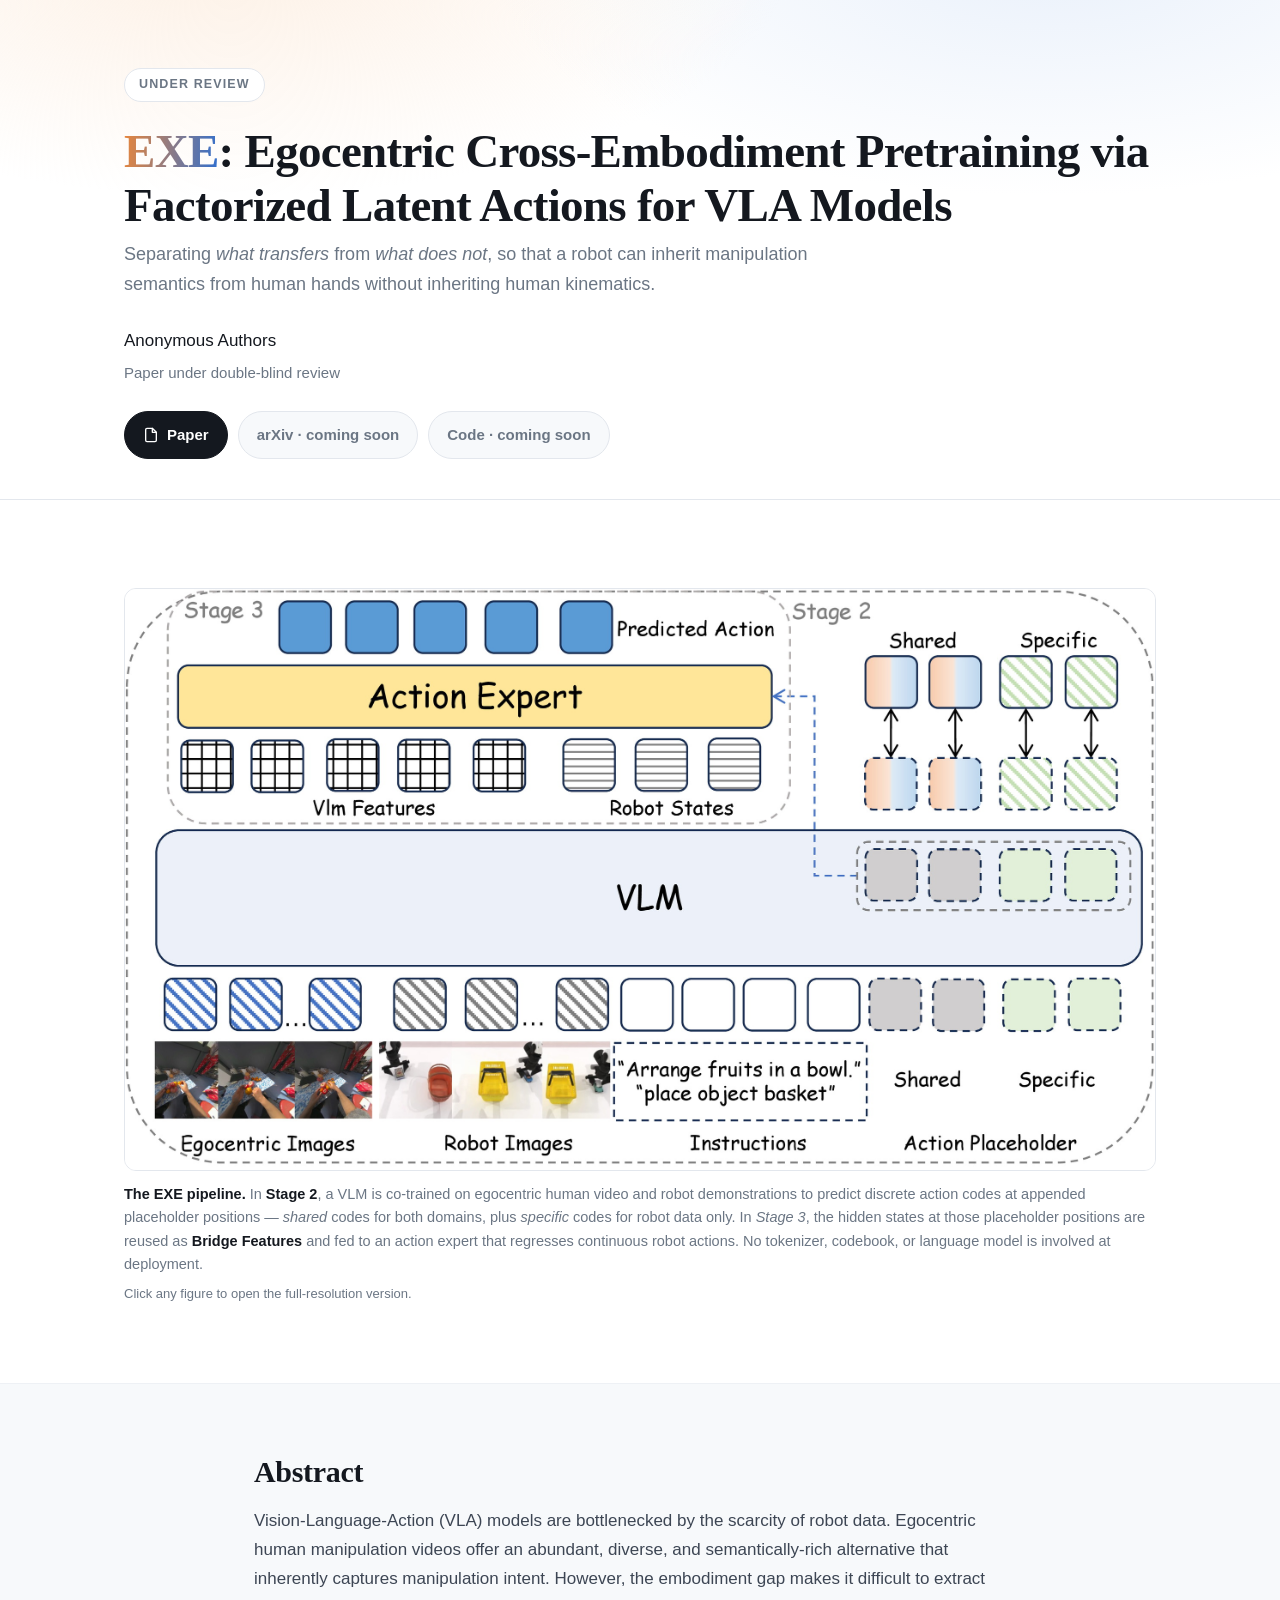
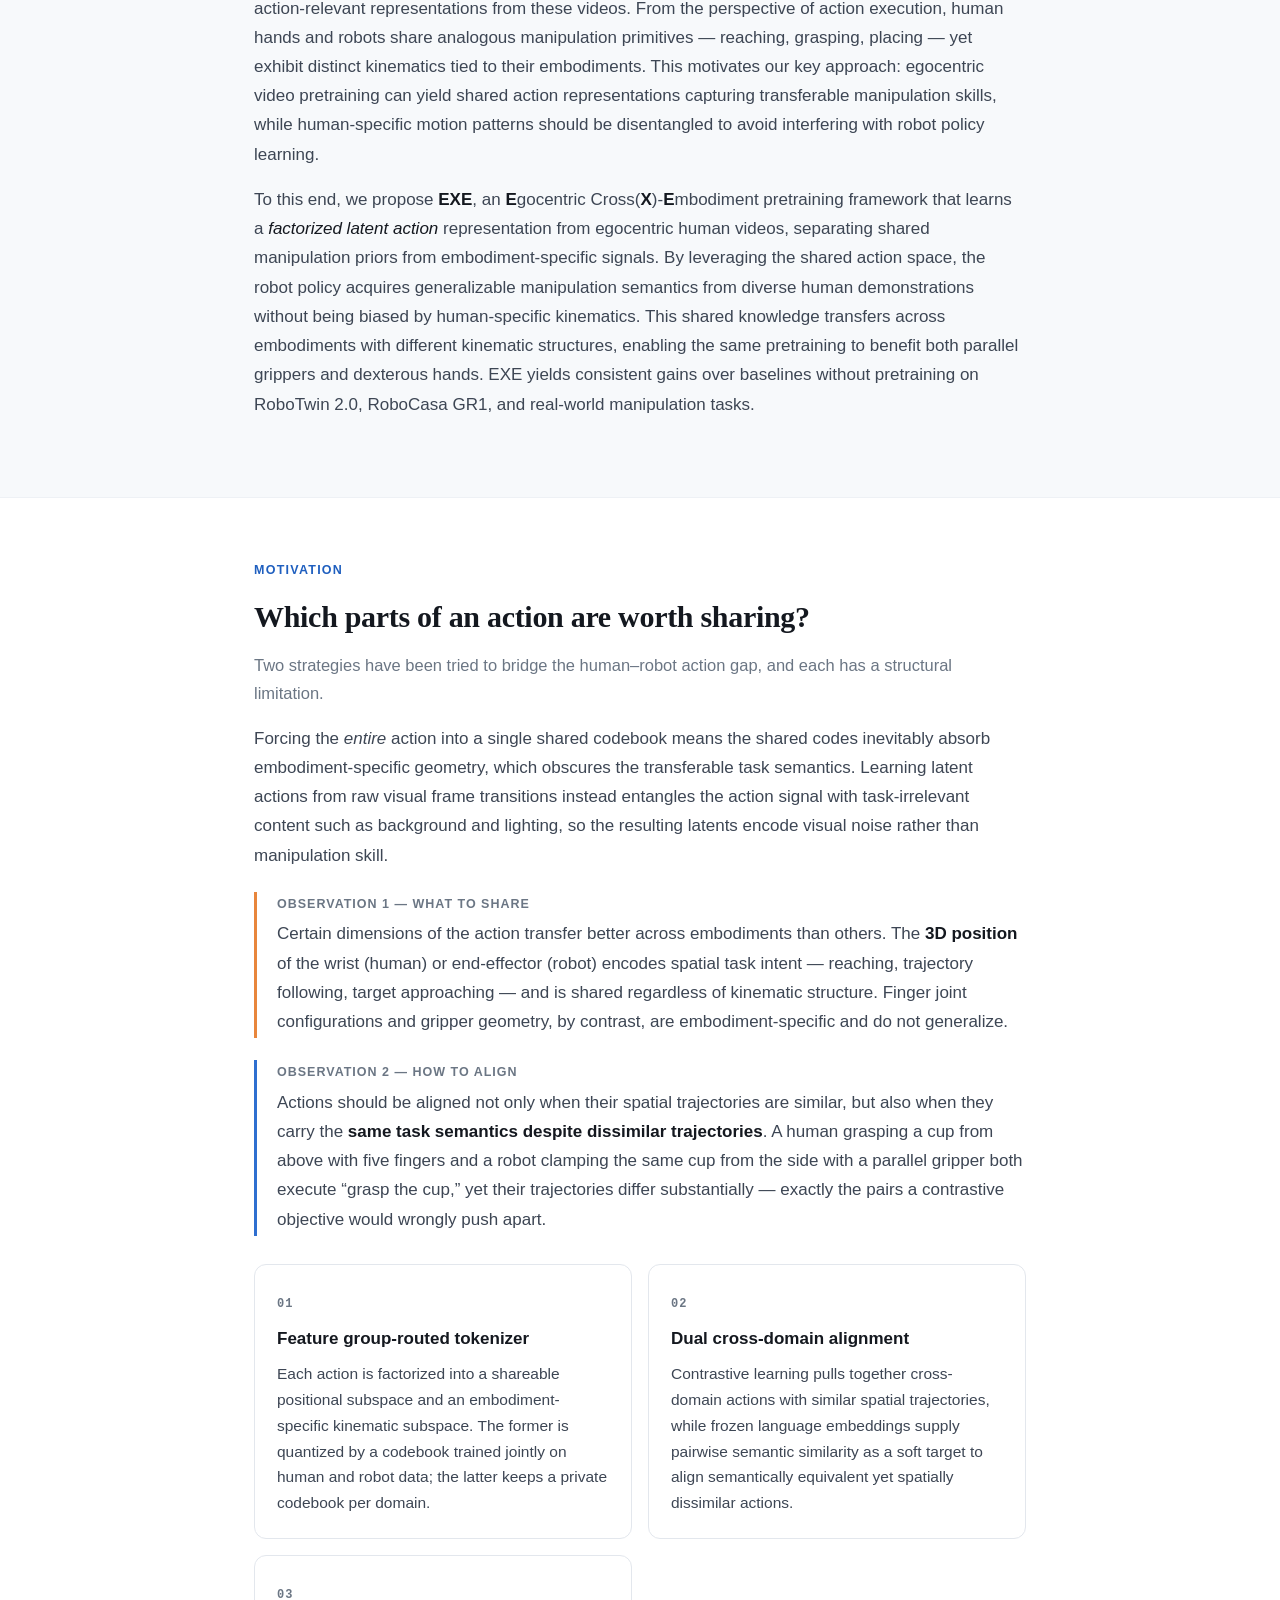
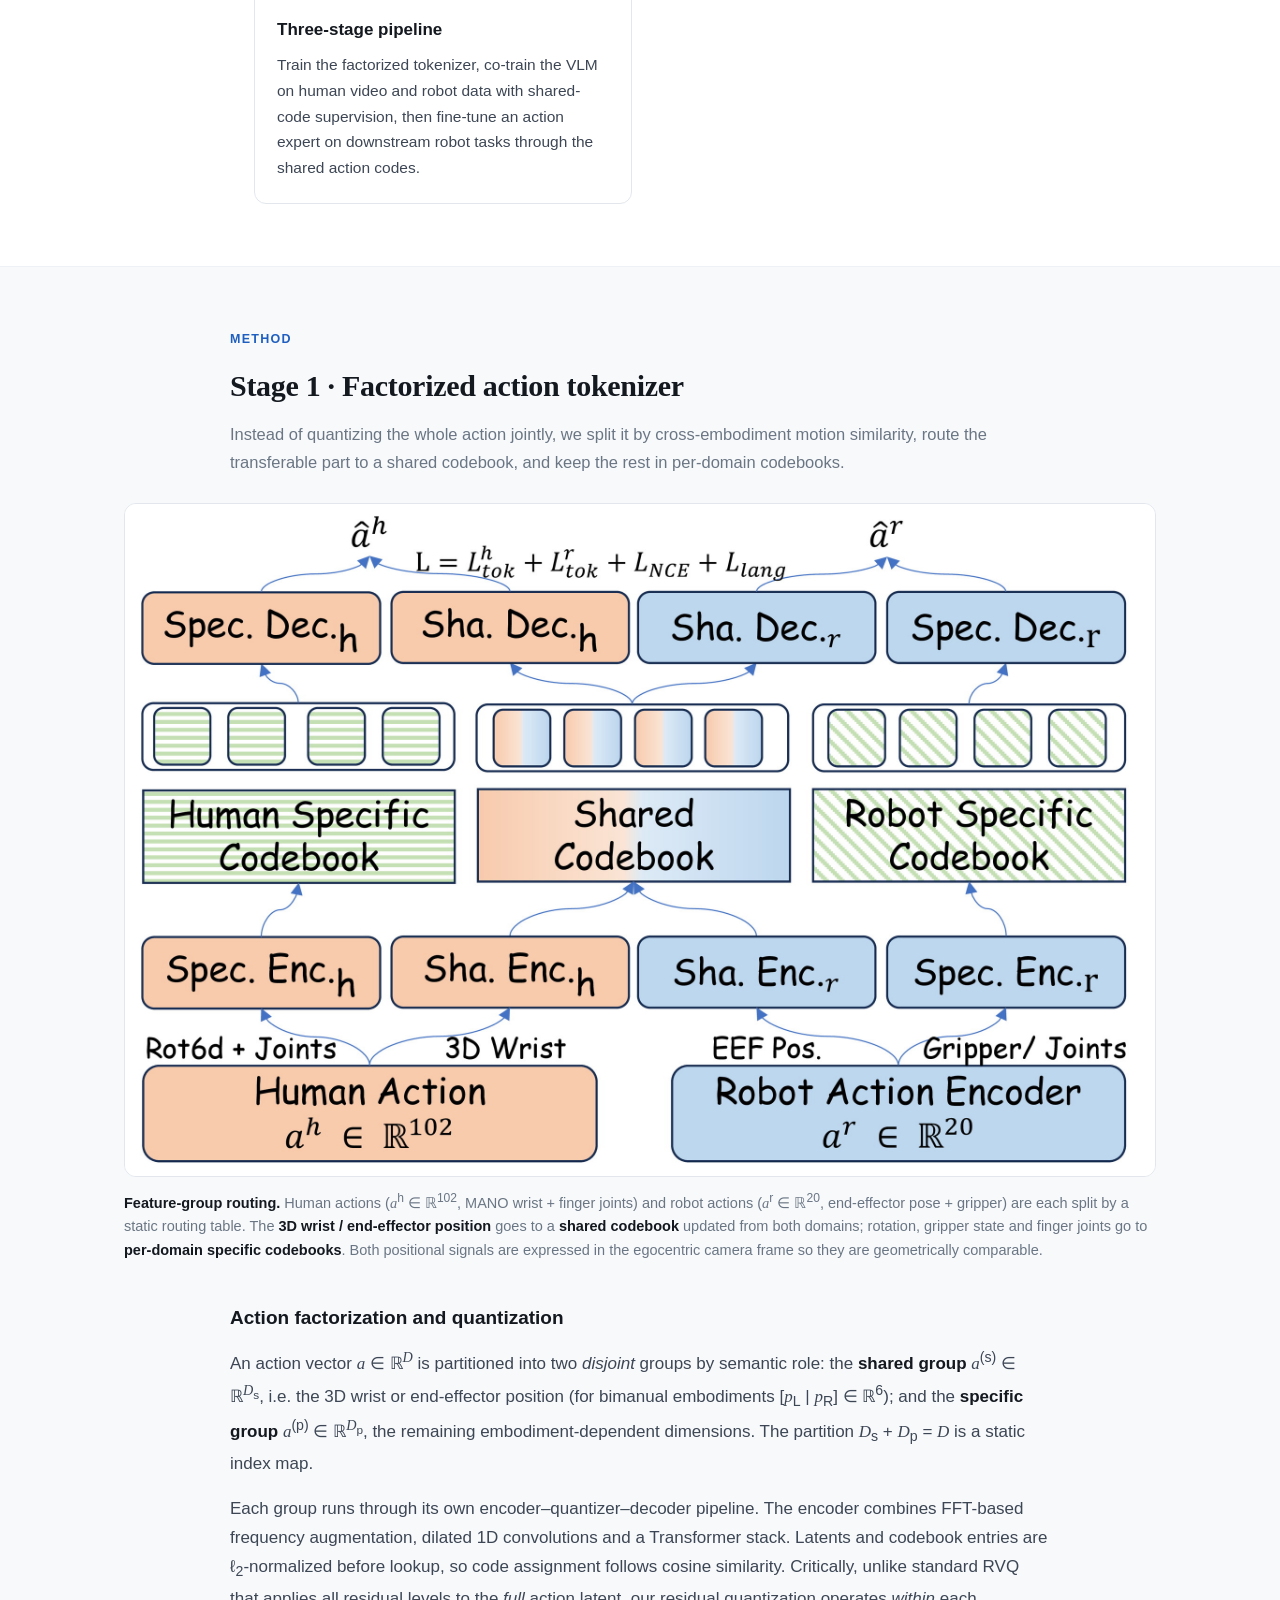
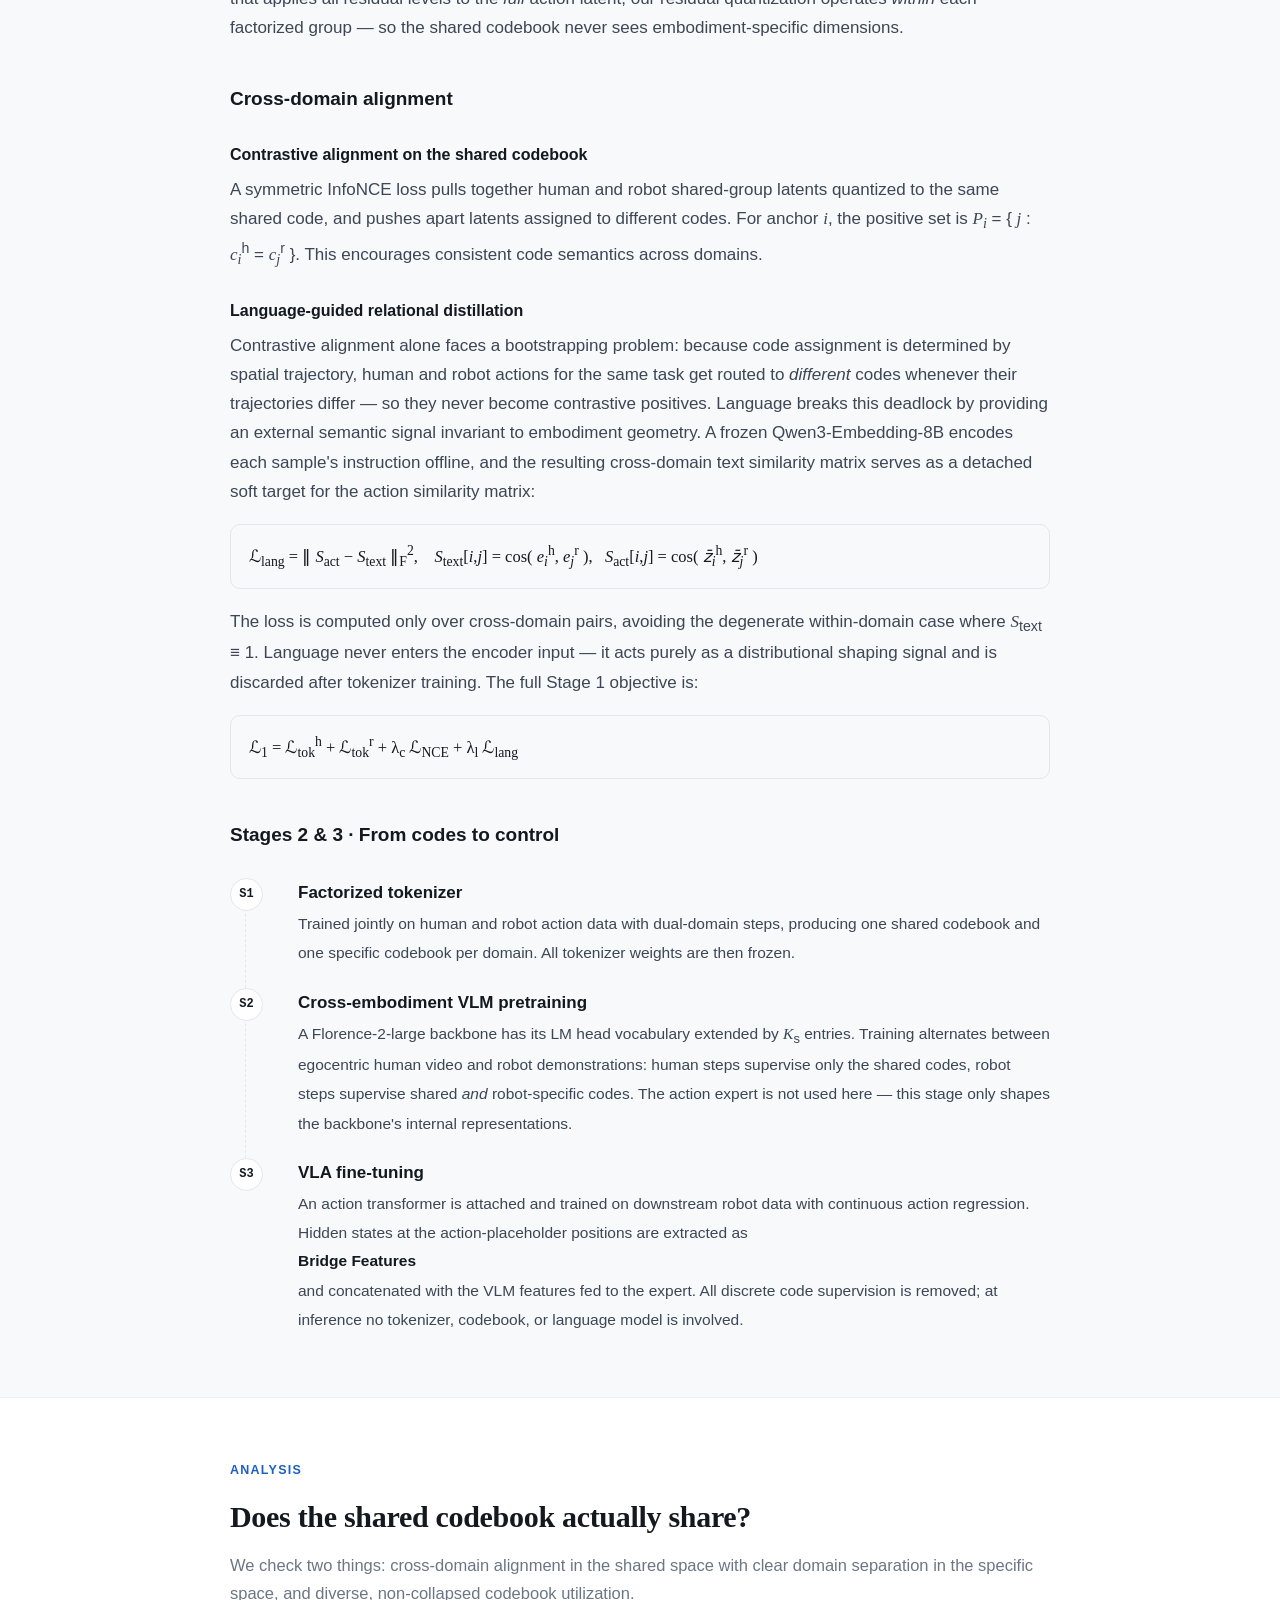
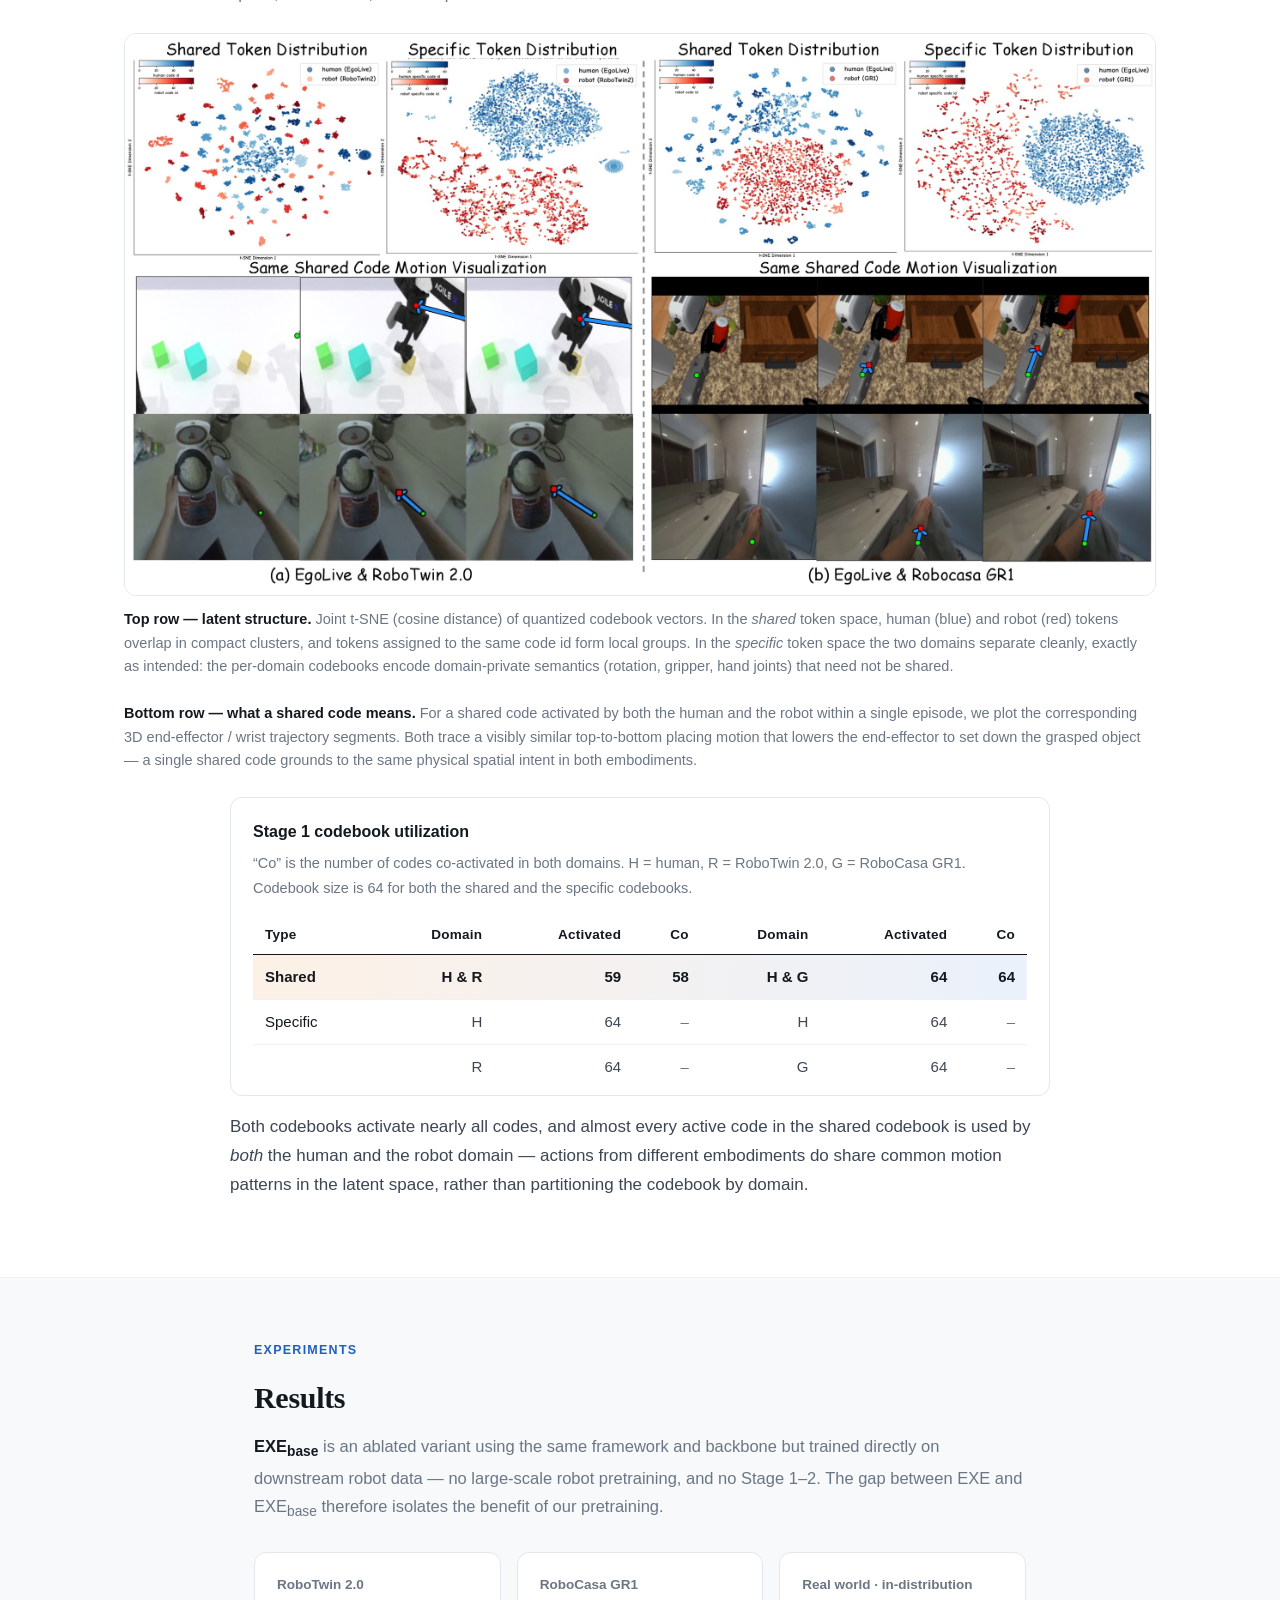
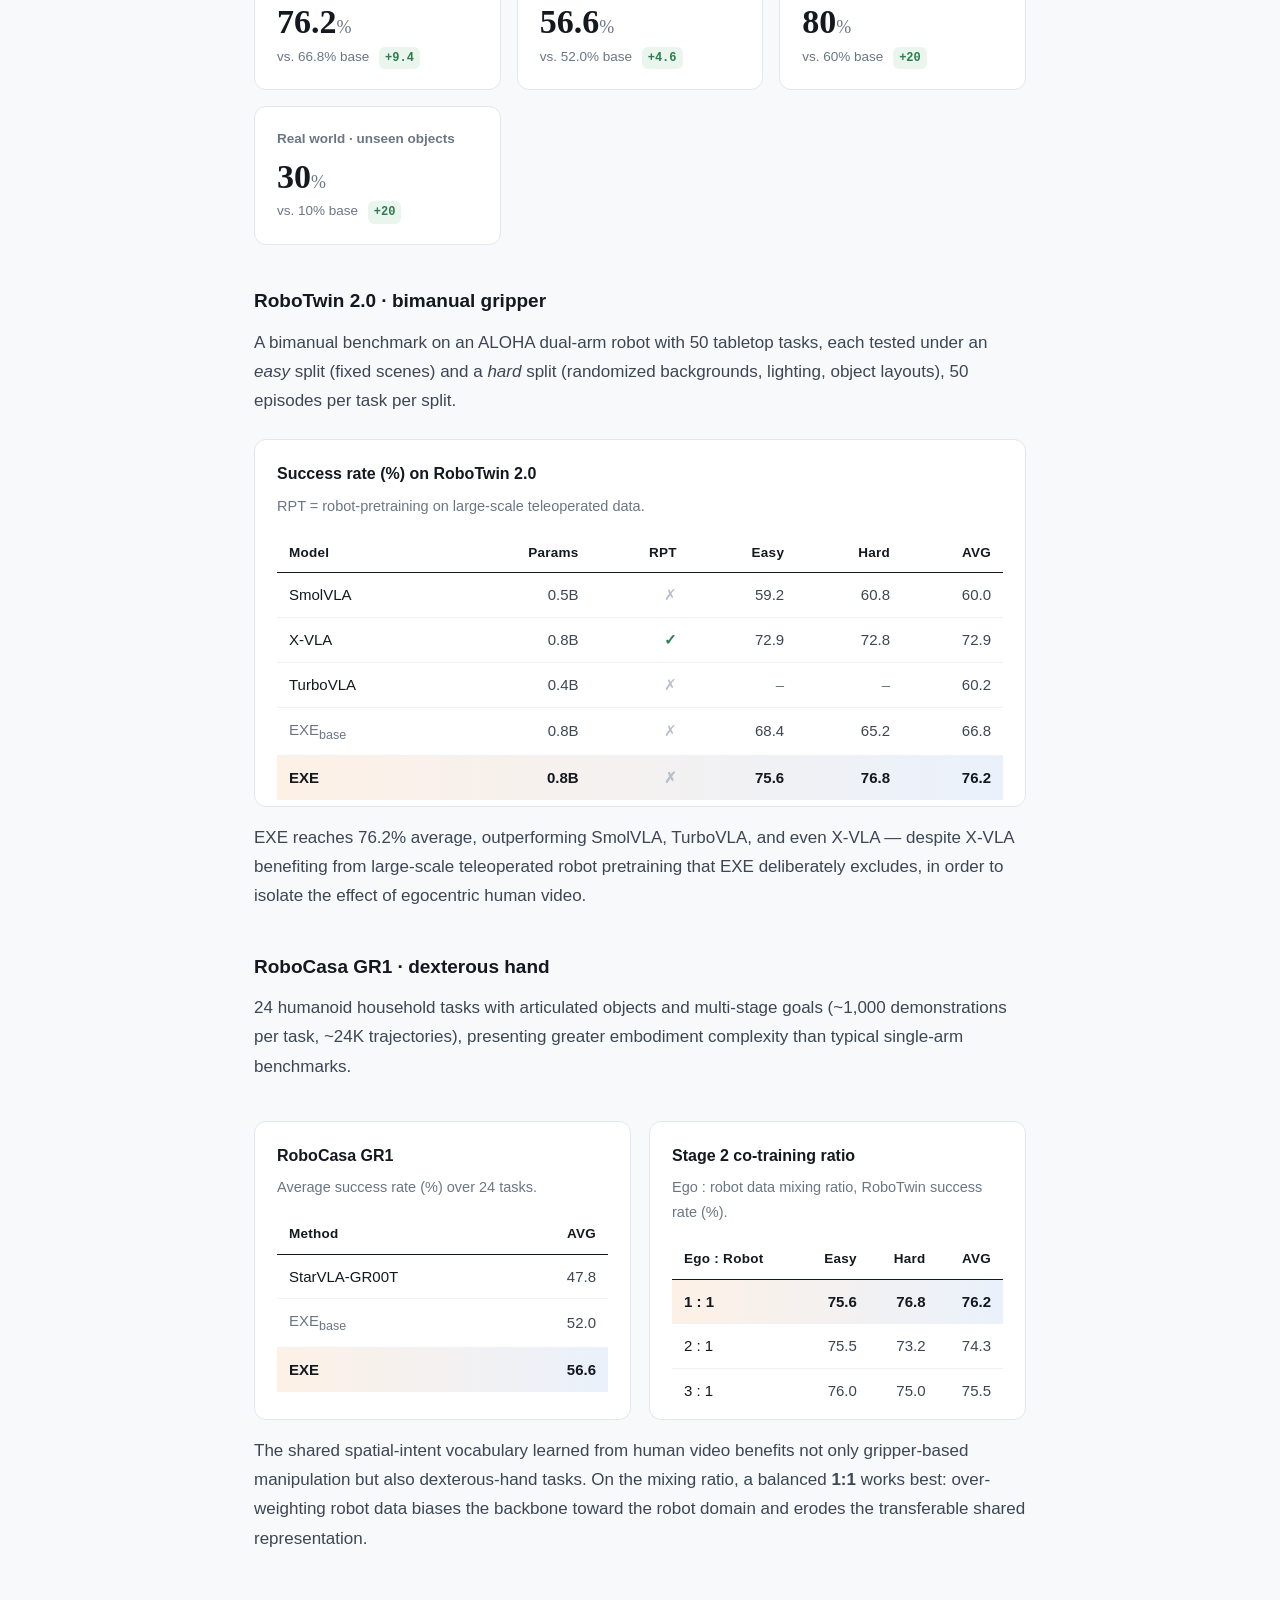
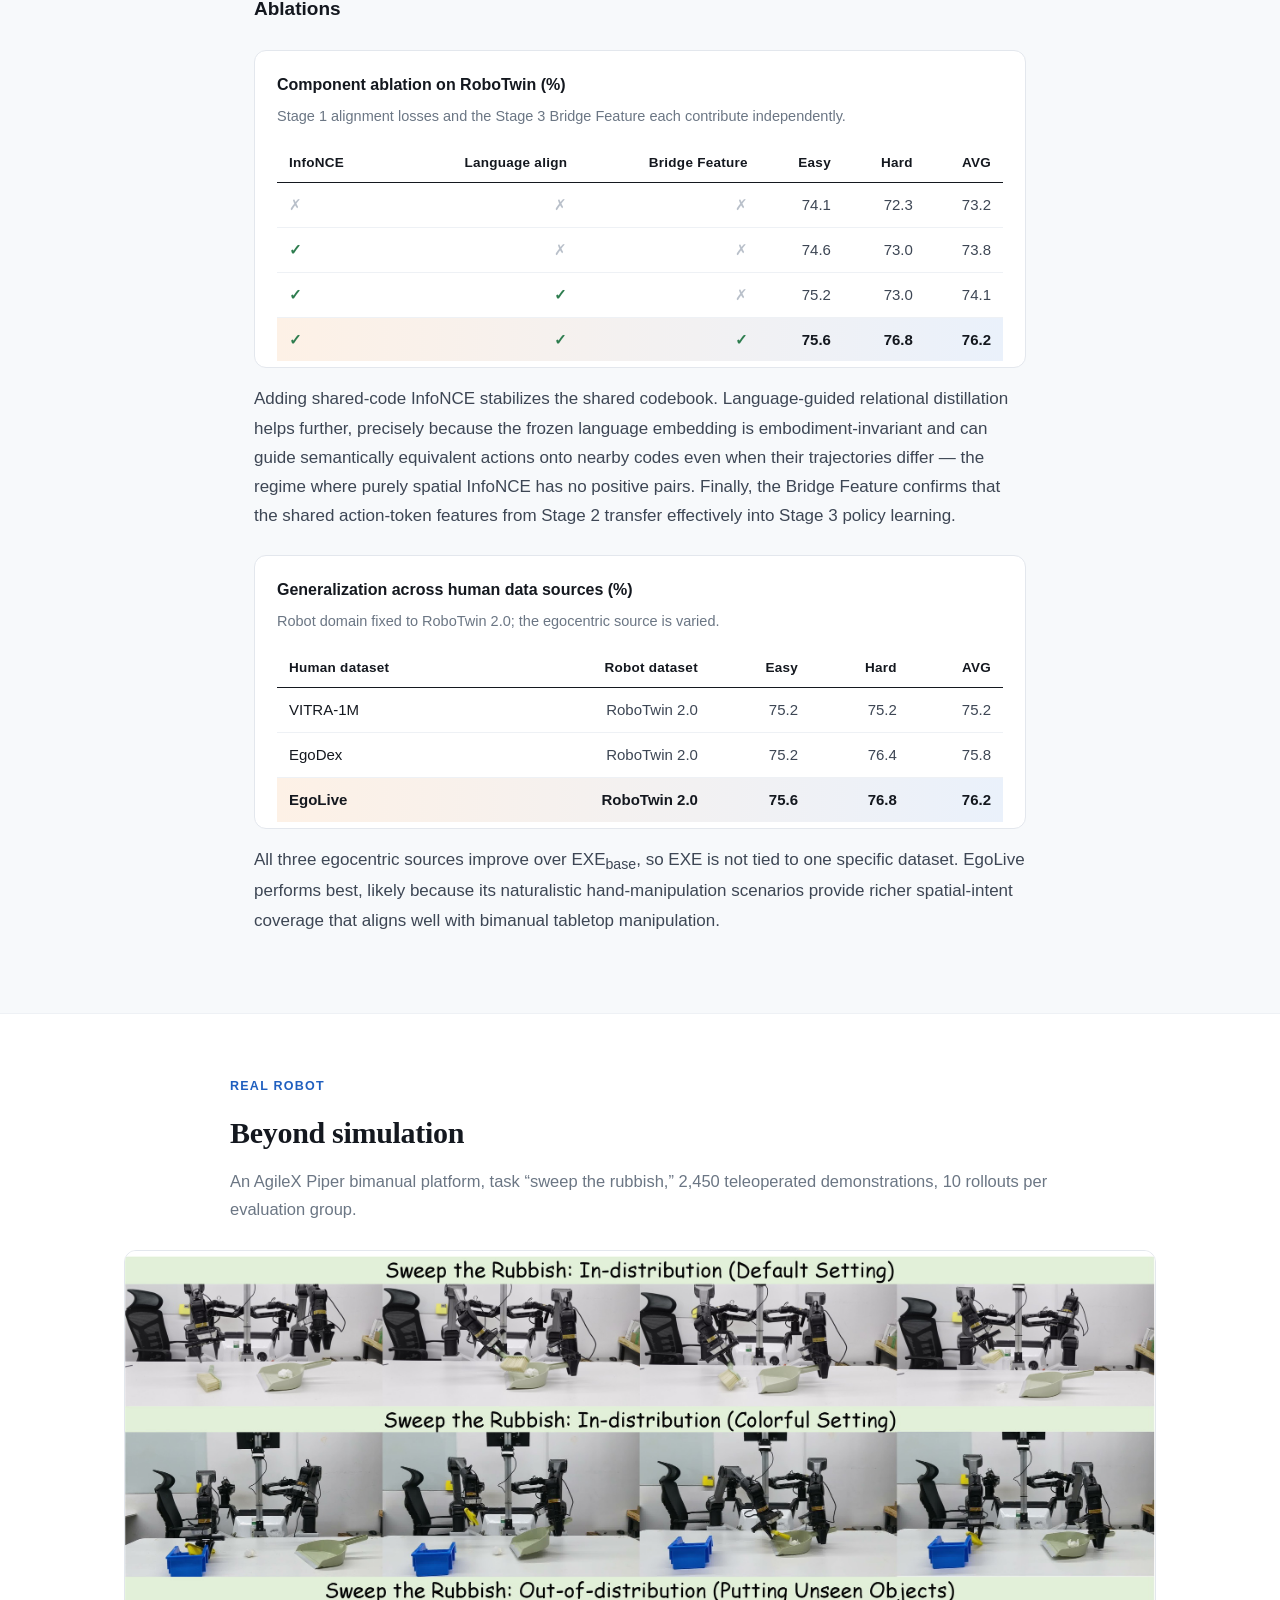
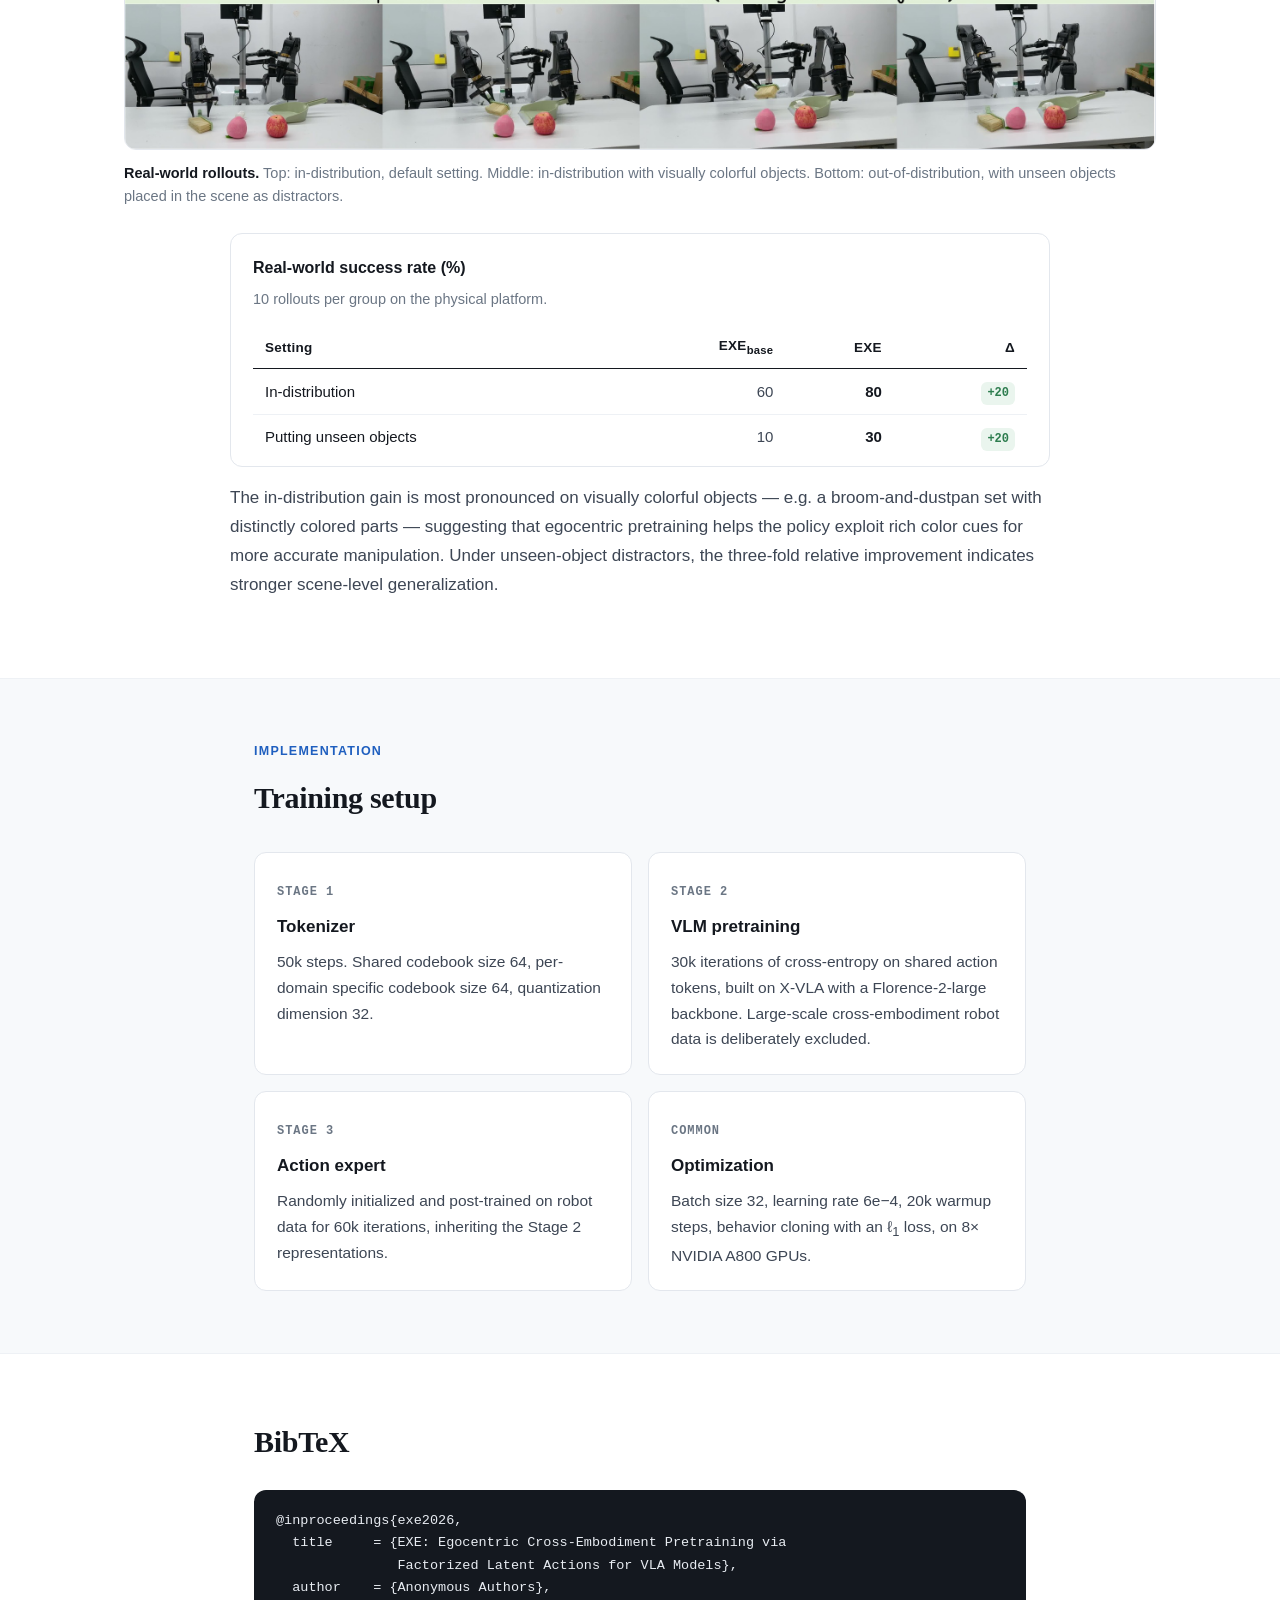
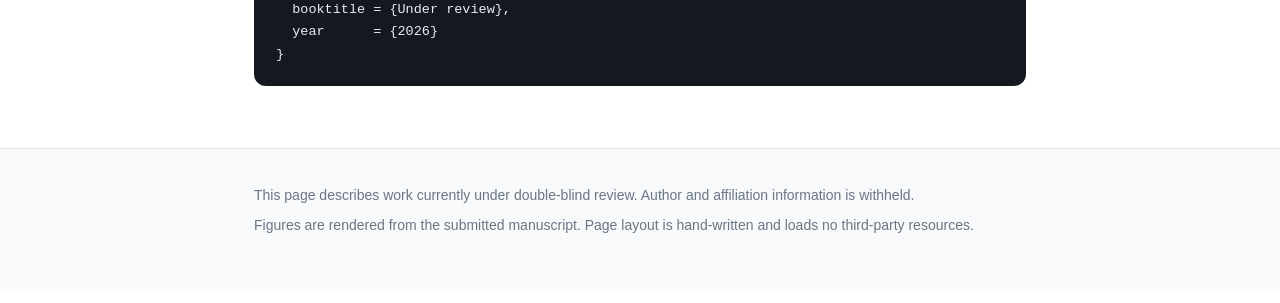
==== academic.html @ 990a2b07 "Add EXE project page Static single-page site for the EXE paper, no build step and no third-party res" ====
<!DOCTYPE html>
<html lang="en">
<head>
<meta charset="utf-8">
<meta name="viewport" content="width=device-width, initial-scale=1">
<title>EXE: Egocentric Cross-Embodiment Pretraining via Factorized Latent Actions for VLA Models</title>

<meta name="description" content="EXE learns a factorized latent action representation from egocentric human videos, separating shared manipulation priors from embodiment-specific signals, to pretrain Vision-Language-Action models.">
<meta name="robots" content="noindex, nofollow">

<meta property="og:type" content="website">
<meta property="og:title" content="EXE: Egocentric Cross-Embodiment Pretraining via Factorized Latent Actions for VLA Models">
<meta property="og:description" content="Factorized latent actions transfer manipulation knowledge from egocentric human video to robots with grippers or dexterous hands.">
<meta property="og:image" content="static/images/framework.jpg">

<link rel="stylesheet" href="static/css/academic.css">
</head>
<body>

<!-- ====================================================================== -->
<!-- HERO                                                                    -->
<!-- ====================================================================== -->
<header class="hero">
  <div class="wrap">
    <span class="badge">Under Review</span>

    <h1 class="title">
      <span class="exe">EXE</span>: Egocentric Cross-Embodiment Pretraining
      via Factorized Latent Actions for VLA Models
    </h1>

    <p class="subtitle">
      Separating <em>what transfers</em> from <em>what does not</em>, so that a robot can inherit
      manipulation semantics from human hands without inheriting human kinematics.
    </p>

    <p class="authors">Anonymous Authors</p>
    <p class="affil">Paper under double-blind review</p>

    <div class="btnrow">
      <a class="btn" href="static/paper/EXE_paper.pdf">
        <svg class="ico" viewBox="0 0 24 24" fill="none" stroke="currentColor" stroke-width="2"
             stroke-linecap="round" stroke-linejoin="round" aria-hidden="true">
          <path d="M14 2H6a2 2 0 0 0-2 2v16a2 2 0 0 0 2 2h12a2 2 0 0 0 2-2V8z"/>
          <polyline points="14 2 14 8 20 8"/>
        </svg>
        Paper
      </a>
      <span class="btn btn--soon">arXiv &middot; coming soon</span>
      <span class="btn btn--soon">Code &middot; coming soon</span>
    </div>
  </div>
</header>

<!-- ====================================================================== -->
<!-- TEASER                                                                  -->
<!-- ====================================================================== -->
<section>
  <div class="wrap">
    <figure>
      <a href="static/images/framework.png" target="_blank" rel="noopener">
        <img src="static/images/framework.jpg"
             alt="EXE framework: Stage 2 cross-embodiment VLM pretraining and Stage 3 VLA fine-tuning.">
      </a>
      <figcaption>
        <b>The EXE pipeline.</b> In <b>Stage&nbsp;2</b>, a VLM is co-trained on egocentric human video and
        robot demonstrations to predict discrete action codes at appended placeholder positions &mdash;
        <em>shared</em> codes for both domains, plus <em>specific</em> codes for robot data only.
        In <em>Stage&nbsp;3</em>, the hidden states at those placeholder positions are reused as
        <b>Bridge Features</b> and fed to an action expert that regresses continuous robot actions.
        No tokenizer, codebook, or language model is involved at deployment.
      </figcaption>
      <p class="zoom-note">Click any figure to open the full-resolution version.</p>
    </figure>
  </div>
</section>

<!-- ====================================================================== -->
<!-- ABSTRACT                                                                -->
<!-- ====================================================================== -->
<section class="alt">
  <div class="wrap narrow">
    <h2>Abstract</h2>
    <p>
      Vision-Language-Action (VLA) models are bottlenecked by the scarcity of robot data. Egocentric human
      manipulation videos offer an abundant, diverse, and semantically-rich alternative that inherently
      captures manipulation intent. However, the embodiment gap makes it difficult to extract
      action-relevant representations from these videos. From the perspective of action execution, human
      hands and robots share analogous manipulation primitives &mdash; reaching, grasping, placing &mdash;
      yet exhibit distinct kinematics tied to their embodiments. This motivates our key approach:
      egocentric video pretraining can yield shared action representations capturing transferable
      manipulation skills, while human-specific motion patterns should be disentangled to avoid interfering
      with robot policy learning.
    </p>
    <p>
      To this end, we propose <strong>EXE</strong>, an <strong>E</strong>gocentric
      Cross(<strong>X</strong>)-<strong>E</strong>mbodiment pretraining framework that learns a
      <em class="tech">factorized latent action</em> representation from egocentric human videos, separating
      shared manipulation priors from embodiment-specific signals. By leveraging the shared action space,
      the robot policy acquires generalizable manipulation semantics from diverse human demonstrations
      without being biased by human-specific kinematics. This shared knowledge transfers across embodiments
      with different kinematic structures, enabling the same pretraining to benefit both parallel grippers
      and dexterous hands. EXE yields consistent gains over baselines without pretraining on
      RoboTwin&nbsp;2.0, RoboCasa&nbsp;GR1, and real-world manipulation tasks.
    </p>
  </div>
</section>

<!-- ====================================================================== -->
<!-- MOTIVATION                                                              -->
<!-- ====================================================================== -->
<section>
  <div class="wrap narrow">
    <p class="eyebrow">Motivation</p>
    <h2>Which parts of an action are worth sharing?</h2>
    <p class="lede">
      Two strategies have been tried to bridge the human&ndash;robot action gap, and each has a
      structural limitation.
    </p>

    <p>
      Forcing the <em>entire</em> action into a single shared codebook means the shared codes inevitably
      absorb embodiment-specific geometry, which obscures the transferable task semantics. Learning latent
      actions from raw visual frame transitions instead entangles the action signal with task-irrelevant
      content such as background and lighting, so the resulting latents encode visual noise rather than
      manipulation skill.
    </p>

    <div class="obs human">
      <span class="tag">Observation 1 &mdash; what to share</span>
      <p>
        Certain dimensions of the action transfer better across embodiments than others. The
        <strong>3D position</strong> of the wrist (human) or end-effector (robot) encodes spatial task
        intent &mdash; reaching, trajectory following, target approaching &mdash; and is shared regardless
        of kinematic structure. Finger joint configurations and gripper geometry, by contrast, are
        embodiment-specific and do not generalize.
      </p>
    </div>

    <div class="obs robot">
      <span class="tag">Observation 2 &mdash; how to align</span>
      <p>
        Actions should be aligned not only when their spatial trajectories are similar, but also when they
        carry the <strong>same task semantics despite dissimilar trajectories</strong>. A human grasping a
        cup from above with five fingers and a robot clamping the same cup from the side with a parallel
        gripper both execute &ldquo;grasp the cup,&rdquo; yet their trajectories differ substantially &mdash;
        exactly the pairs a contrastive objective would wrongly push apart.
      </p>
    </div>

    <div class="cards">
      <div class="card">
        <span class="n">01</span>
        <h4>Feature group-routed tokenizer</h4>
        <p>
          Each action is factorized into a shareable positional subspace and an embodiment-specific
          kinematic subspace. The former is quantized by a codebook trained jointly on human and robot
          data; the latter keeps a private codebook per domain.
        </p>
      </div>
      <div class="card">
        <span class="n">02</span>
        <h4>Dual cross-domain alignment</h4>
        <p>
          Contrastive learning pulls together cross-domain actions with similar spatial trajectories, while
          frozen language embeddings supply pairwise semantic similarity as a soft target to align
          semantically equivalent yet spatially dissimilar actions.
        </p>
      </div>
      <div class="card">
        <span class="n">03</span>
        <h4>Three-stage pipeline</h4>
        <p>
          Train the factorized tokenizer, co-train the VLM on human video and robot data with shared-code
          supervision, then fine-tune an action expert on downstream robot tasks through the shared action
          codes.
        </p>
      </div>
    </div>
  </div>
</section>

<!-- ====================================================================== -->
<!-- METHOD                                                                  -->
<!-- ====================================================================== -->
<section class="alt">
  <div class="wrap">
    <div class="narrow">
      <p class="eyebrow">Method</p>
      <h2>Stage 1 &middot; Factorized action tokenizer</h2>
      <p class="lede">
        Instead of quantizing the whole action jointly, we split it by cross-embodiment motion similarity,
        route the transferable part to a shared codebook, and keep the rest in per-domain codebooks.
      </p>
    </div>

    <figure>
      <a href="static/images/tokenizer.png" target="_blank" rel="noopener">
        <img src="static/images/tokenizer.jpg"
             alt="Factorized action tokenizer with human specific, shared, and robot specific codebooks.">
      </a>
      <figcaption>
        <b>Feature-group routing.</b> Human actions
        (<var>a</var><sup>h</sup> &isin; &#8477;<sup>102</sup>, MANO wrist + finger joints) and robot actions
        (<var>a</var><sup>r</sup> &isin; &#8477;<sup>20</sup>, end-effector pose + gripper) are each split by a
        static routing table. The <b>3D wrist / end-effector position</b> goes to a
        <b>shared codebook</b> updated from both domains; rotation, gripper state and finger joints go to
        <b>per-domain specific codebooks</b>. Both positional signals are expressed in the egocentric camera
        frame so they are geometrically comparable.
      </figcaption>
    </figure>

    <div class="narrow">
      <h3>Action factorization and quantization</h3>
      <p>
        An action vector <var>a</var> &isin; &#8477;<sup><var>D</var></sup> is partitioned into two
        <em>disjoint</em> groups by semantic role:
        the <strong>shared group</strong> <var>a</var><sup>(s)</sup> &isin; &#8477;<sup><var>D</var><sub>s</sub></sup>,
        i.e. the 3D wrist or end-effector position (for bimanual embodiments
        [<var>p</var><sub>L</sub> | <var>p</var><sub>R</sub>] &isin; &#8477;<sup>6</sup>);
        and the <strong>specific group</strong> <var>a</var><sup>(p)</sup> &isin; &#8477;<sup><var>D</var><sub>p</sub></sup>,
        the remaining embodiment-dependent dimensions. The partition
        <var>D</var><sub>s</sub> + <var>D</var><sub>p</sub> = <var>D</var> is a static index map.
      </p>
      <p>
        Each group runs through its own encoder&ndash;quantizer&ndash;decoder pipeline. The encoder combines
        FFT-based frequency augmentation, dilated 1D convolutions and a Transformer stack. Latents and
        codebook entries are &#8467;<sub>2</sub>-normalized before lookup, so code assignment follows cosine
        similarity. Critically, unlike standard RVQ that applies all residual levels to the <em>full</em>
        action latent, our residual quantization operates <em>within</em> each factorized group &mdash; so the
        shared codebook never sees embodiment-specific dimensions.
      </p>

      <h3>Cross-domain alignment</h3>
      <h4>Contrastive alignment on the shared codebook</h4>
      <p>
        A symmetric InfoNCE loss pulls together human and robot shared-group latents quantized to the same
        shared code, and pushes apart latents assigned to different codes. For anchor <var>i</var>, the
        positive set is
        <var>P</var><sub><var>i</var></sub> = { <var>j</var> :
        <var>c</var><sub><var>i</var></sub><sup>h</sup> = <var>c</var><sub><var>j</var></sub><sup>r</sup> }.
        This encourages consistent code semantics across domains.
      </p>

      <h4>Language-guided relational distillation</h4>
      <p>
        Contrastive alignment alone faces a bootstrapping problem: because code assignment is determined by
        spatial trajectory, human and robot actions for the same task get routed to <em>different</em> codes
        whenever their trajectories differ &mdash; so they never become contrastive positives. Language breaks
        this deadlock by providing an external semantic signal invariant to embodiment geometry. A frozen
        Qwen3-Embedding-8B encodes each sample's instruction offline, and the resulting cross-domain text
        similarity matrix serves as a detached soft target for the action similarity matrix:
      </p>
      <div class="eq">
        &#8466;<sub>lang</sub> = &#8214; <var>S</var><sub>act</sub> &minus; <var>S</var><sub>text</sub> &#8214;<sub>F</sub><sup>2</sup>,
        &nbsp;&nbsp;
        <var>S</var><sub>text</sub>[<var>i</var>,<var>j</var>] = cos( <var>e</var><sub><var>i</var></sub><sup>h</sup>, <var>e</var><sub><var>j</var></sub><sup>r</sup> ),
        &nbsp;
        <var>S</var><sub>act</sub>[<var>i</var>,<var>j</var>] = cos( <var>z&#772;</var><sub><var>i</var></sub><sup>h</sup>, <var>z&#772;</var><sub><var>j</var></sub><sup>r</sup> )
      </div>
      <p>
        The loss is computed only over cross-domain pairs, avoiding the degenerate within-domain case where
        <var>S</var><sub>text</sub> &equiv; 1. Language never enters the encoder input &mdash; it acts purely as a
        distributional shaping signal and is discarded after tokenizer training. The full Stage&nbsp;1
        objective is:
      </p>
      <div class="eq">
        &#8466;<sub>1</sub> = &#8466;<sub>tok</sub><sup>h</sup> + &#8466;<sub>tok</sub><sup>r</sup>
        + &lambda;<sub>c</sub> &#8466;<sub>NCE</sub> + &lambda;<sub>l</sub> &#8466;<sub>lang</sub>
      </div>

      <h3>Stages 2 &amp; 3 &middot; From codes to control</h3>
      <ol class="stages">
        <li>
          <b>Factorized tokenizer</b>
          <span>
            Trained jointly on human and robot action data with dual-domain steps, producing one shared
            codebook and one specific codebook per domain. All tokenizer weights are then frozen.
          </span>
        </li>
        <li>
          <b>Cross-embodiment VLM pretraining</b>
          <span>
            A Florence-2-large backbone has its LM head vocabulary extended by <var>K</var><sub>s</sub>
            entries. Training alternates between egocentric human video and robot demonstrations: human
            steps supervise only the shared codes, robot steps supervise shared <em>and</em> robot-specific
            codes. The action expert is not used here &mdash; this stage only shapes the backbone's internal
            representations.
          </span>
        </li>
        <li>
          <b>VLA fine-tuning</b>
          <span>
            An action transformer is attached and trained on downstream robot data with continuous action
            regression. Hidden states at the action-placeholder positions are extracted as
            <b>Bridge Features</b> and concatenated with the VLM features fed to the expert. All discrete
            code supervision is removed; at inference no tokenizer, codebook, or language model is involved.
          </span>
        </li>
      </ol>
    </div>
  </div>
</section>

<!-- ====================================================================== -->
<!-- TOKENIZER ANALYSIS                                                      -->
<!-- ====================================================================== -->
<section>
  <div class="wrap">
    <div class="narrow">
      <p class="eyebrow">Analysis</p>
      <h2>Does the shared codebook actually share?</h2>
      <p class="lede">
        We check two things: cross-domain alignment in the shared space with clear domain separation in the
        specific space, and diverse, non-collapsed codebook utilization.
      </p>
    </div>

    <figure>
      <a href="static/images/tsne.png" target="_blank" rel="noopener">
        <img src="static/images/tsne.jpg"
             alt="t-SNE of shared and specific token distributions, plus motion visualization of the same shared code.">
      </a>
      <figcaption>
        <b>Top row &mdash; latent structure.</b> Joint t-SNE (cosine distance) of quantized codebook vectors.
        In the <em>shared</em> token space, human (blue) and robot (red) tokens overlap in compact clusters,
        and tokens assigned to the same code id form local groups. In the <em>specific</em> token space the
        two domains separate cleanly, exactly as intended: the per-domain codebooks encode domain-private
        semantics (rotation, gripper, hand joints) that need not be shared.
        <br><br>
        <b>Bottom row &mdash; what a shared code means.</b> For a shared code activated by both the human and
        the robot within a single episode, we plot the corresponding 3D end-effector / wrist trajectory
        segments. Both trace a visibly similar top-to-bottom placing motion that lowers the end-effector to
        set down the grasped object &mdash; a single shared code grounds to the same physical spatial intent in
        both embodiments.
      </figcaption>
    </figure>

    <div class="narrow">
      <div class="tablecard">
        <h4>Stage 1 codebook utilization</h4>
        <p class="cap">
          &ldquo;Co&rdquo; is the number of codes co-activated in both domains.
          H = human, R = RoboTwin&nbsp;2.0, G = RoboCasa&nbsp;GR1. Codebook size is 64 for both the shared
          and the specific codebooks.
        </p>
        <div class="scroll">
          <table>
            <thead>
              <tr>
                <th>Type</th>
                <th>Domain</th><th>Activated</th><th>Co</th>
                <th>Domain</th><th>Activated</th><th>Co</th>
              </tr>
            </thead>
            <tbody>
              <tr class="ours">
                <td>Shared</td>
                <td>H &amp; R</td><td>59</td><td>58</td>
                <td>H &amp; G</td><td>64</td><td>64</td>
              </tr>
              <tr>
                <td>Specific</td>
                <td>H</td><td>64</td><td class="dash">&ndash;</td>
                <td>H</td><td>64</td><td class="dash">&ndash;</td>
              </tr>
              <tr>
                <td></td>
                <td>R</td><td>64</td><td class="dash">&ndash;</td>
                <td>G</td><td>64</td><td class="dash">&ndash;</td>
              </tr>
            </tbody>
          </table>
        </div>
      </div>
      <p style="margin-top:16px">
        Both codebooks activate nearly all codes, and almost every active code in the shared codebook is
        used by <em>both</em> the human and the robot domain &mdash; actions from different embodiments do share
        common motion patterns in the latent space, rather than partitioning the codebook by domain.
      </p>
    </div>
  </div>
</section>

<!-- ====================================================================== -->
<!-- EXPERIMENTS                                                             -->
<!-- ====================================================================== -->
<section class="alt">
  <div class="wrap narrow">
    <p class="eyebrow">Experiments</p>
    <h2>Results</h2>
    <p class="lede">
      <strong>EXE<sub>base</sub></strong> is an ablated variant using the same framework and backbone but
      trained directly on downstream robot data &mdash; no large-scale robot pretraining, and no Stage&nbsp;1&ndash;2.
      The gap between EXE and EXE<sub>base</sub> therefore isolates the benefit of our pretraining.
    </p>

    <div class="stats">
      <div class="stat">
        <div class="lab">RoboTwin 2.0</div>
        <div class="val">76.2<small>%</small></div>
        <div class="sub">vs. 66.8% base <span class="delta">+9.4</span></div>
      </div>
      <div class="stat">
        <div class="lab">RoboCasa GR1</div>
        <div class="val">56.6<small>%</small></div>
        <div class="sub">vs. 52.0% base <span class="delta">+4.6</span></div>
      </div>
      <div class="stat">
        <div class="lab">Real world &middot; in-distribution</div>
        <div class="val">80<small>%</small></div>
        <div class="sub">vs. 60% base <span class="delta">+20</span></div>
      </div>
      <div class="stat">
        <div class="lab">Real world &middot; unseen objects</div>
        <div class="val">30<small>%</small></div>
        <div class="sub">vs. 10% base <span class="delta">+20</span></div>
      </div>
    </div>

    <h3>RoboTwin 2.0 &middot; bimanual gripper</h3>
    <p>
      A bimanual benchmark on an ALOHA dual-arm robot with 50 tabletop tasks, each tested under an
      <em>easy</em> split (fixed scenes) and a <em>hard</em> split (randomized backgrounds, lighting, object
      layouts), 50 episodes per task per split.
    </p>
    <div class="tablecard">
      <h4>Success rate (%) on RoboTwin 2.0</h4>
      <p class="cap">RPT = robot-pretraining on large-scale teleoperated data.</p>
      <div class="scroll">
        <table>
          <thead>
            <tr><th>Model</th><th>Params</th><th>RPT</th><th>Easy</th><th>Hard</th><th>AVG</th></tr>
          </thead>
          <tbody>
            <tr><td>SmolVLA</td><td>0.5B</td><td><span class="cross">&#10007;</span></td><td>59.2</td><td>60.8</td><td>60.0</td></tr>
            <tr><td>X-VLA</td><td>0.8B</td><td><span class="tick">&#10003;</span></td><td>72.9</td><td>72.8</td><td>72.9</td></tr>
            <tr><td>TurboVLA</td><td>0.4B</td><td><span class="cross">&#10007;</span></td><td class="dash">&ndash;</td><td class="dash">&ndash;</td><td>60.2</td></tr>
            <tr class="base"><td>EXE<sub>base</sub></td><td>0.8B</td><td><span class="cross">&#10007;</span></td><td>68.4</td><td>65.2</td><td>66.8</td></tr>
            <tr class="ours"><td>EXE</td><td>0.8B</td><td><span class="cross">&#10007;</span></td><td>75.6</td><td>76.8</td><td>76.2</td></tr>
          </tbody>
        </table>
      </div>
    </div>
    <p style="margin-top:16px">
      EXE reaches 76.2% average, outperforming SmolVLA, TurboVLA, and even X-VLA &mdash; despite X-VLA
      benefiting from large-scale teleoperated robot pretraining that EXE deliberately excludes, in order to
      isolate the effect of egocentric human video.
    </p>

    <h3>RoboCasa GR1 &middot; dexterous hand</h3>
    <p>
      24 humanoid household tasks with articulated objects and multi-stage goals (~1,000 demonstrations per
      task, ~24K trajectories), presenting greater embodiment complexity than typical single-arm benchmarks.
    </p>
    <div class="grid2">
      <div class="tablecard">
        <h4>RoboCasa GR1</h4>
        <p class="cap">Average success rate (%) over 24 tasks.</p>
        <div class="scroll">
          <table>
            <thead><tr><th>Method</th><th>AVG</th></tr></thead>
            <tbody>
              <tr><td>StarVLA-GR00T</td><td>47.8</td></tr>
              <tr class="base"><td>EXE<sub>base</sub></td><td>52.0</td></tr>
              <tr class="ours"><td>EXE</td><td>56.6</td></tr>
            </tbody>
          </table>
        </div>
      </div>
      <div class="tablecard">
        <h4>Stage 2 co-training ratio</h4>
        <p class="cap">Ego : robot data mixing ratio, RoboTwin success rate (%).</p>
        <div class="scroll">
          <table>
            <thead><tr><th>Ego : Robot</th><th>Easy</th><th>Hard</th><th>AVG</th></tr></thead>
            <tbody>
              <tr class="ours"><td>1 : 1</td><td>75.6</td><td>76.8</td><td>76.2</td></tr>
              <tr><td>2 : 1</td><td>75.5</td><td>73.2</td><td>74.3</td></tr>
              <tr><td>3 : 1</td><td>76.0</td><td>75.0</td><td>75.5</td></tr>
            </tbody>
          </table>
        </div>
      </div>
    </div>
    <p style="margin-top:16px">
      The shared spatial-intent vocabulary learned from human video benefits not only gripper-based
      manipulation but also dexterous-hand tasks. On the mixing ratio, a balanced <b>1:1</b> works best:
      over-weighting robot data biases the backbone toward the robot domain and erodes the transferable
      shared representation.
    </p>

    <h3>Ablations</h3>
    <div class="tablecard">
      <h4>Component ablation on RoboTwin (%)</h4>
      <p class="cap">
        Stage&nbsp;1 alignment losses and the Stage&nbsp;3 Bridge Feature each contribute independently.
      </p>
      <div class="scroll">
        <table>
          <thead>
            <tr>
              <th>InfoNCE</th><th>Language align</th><th>Bridge Feature</th>
              <th>Easy</th><th>Hard</th><th>AVG</th>
            </tr>
          </thead>
          <tbody>
            <tr>
              <td><span class="cross">&#10007;</span></td><td><span class="cross">&#10007;</span></td><td><span class="cross">&#10007;</span></td>
              <td>74.1</td><td>72.3</td><td>73.2</td>
            </tr>
            <tr>
              <td><span class="tick">&#10003;</span></td><td><span class="cross">&#10007;</span></td><td><span class="cross">&#10007;</span></td>
              <td>74.6</td><td>73.0</td><td>73.8</td>
            </tr>
            <tr>
              <td><span class="tick">&#10003;</span></td><td><span class="tick">&#10003;</span></td><td><span class="cross">&#10007;</span></td>
              <td>75.2</td><td>73.0</td><td>74.1</td>
            </tr>
            <tr class="ours">
              <td><span class="tick">&#10003;</span></td><td><span class="tick">&#10003;</span></td><td><span class="tick">&#10003;</span></td>
              <td>75.6</td><td>76.8</td><td>76.2</td>
            </tr>
          </tbody>
        </table>
      </div>
    </div>
    <p style="margin-top:16px">
      Adding shared-code InfoNCE stabilizes the shared codebook. Language-guided relational distillation
      helps further, precisely because the frozen language embedding is embodiment-invariant and can guide
      semantically equivalent actions onto nearby codes even when their trajectories differ &mdash; the regime
      where purely spatial InfoNCE has no positive pairs. Finally, the Bridge Feature confirms that the
      shared action-token features from Stage&nbsp;2 transfer effectively into Stage&nbsp;3 policy learning.
    </p>

    <div class="tablecard">
      <h4>Generalization across human data sources (%)</h4>
      <p class="cap">Robot domain fixed to RoboTwin&nbsp;2.0; the egocentric source is varied.</p>
      <div class="scroll">
        <table>
          <thead><tr><th>Human dataset</th><th>Robot dataset</th><th>Easy</th><th>Hard</th><th>AVG</th></tr></thead>
          <tbody>
            <tr><td>VITRA-1M</td><td>RoboTwin 2.0</td><td>75.2</td><td>75.2</td><td>75.2</td></tr>
            <tr><td>EgoDex</td><td>RoboTwin 2.0</td><td>75.2</td><td>76.4</td><td>75.8</td></tr>
            <tr class="ours"><td>EgoLive</td><td>RoboTwin 2.0</td><td>75.6</td><td>76.8</td><td>76.2</td></tr>
          </tbody>
        </table>
      </div>
    </div>
    <p style="margin-top:16px">
      All three egocentric sources improve over EXE<sub>base</sub>, so EXE is not tied to one specific
      dataset. EgoLive performs best, likely because its naturalistic hand-manipulation scenarios provide
      richer spatial-intent coverage that aligns well with bimanual tabletop manipulation.
    </p>
  </div>
</section>

<!-- ====================================================================== -->
<!-- REAL WORLD                                                              -->
<!-- ====================================================================== -->
<section>
  <div class="wrap">
    <div class="narrow">
      <p class="eyebrow">Real robot</p>
      <h2>Beyond simulation</h2>
      <p class="lede">
        An AgileX Piper bimanual platform, task &ldquo;sweep the rubbish,&rdquo; 2,450 teleoperated
        demonstrations, 10 rollouts per evaluation group.
      </p>
    </div>

    <figure>
      <a href="static/images/real_world.png" target="_blank" rel="noopener">
        <img src="static/images/real_world.jpg"
             alt="Real-world rollouts of the sweep-the-rubbish task under default, colorful, and unseen-object settings.">
      </a>
      <figcaption>
        <b>Real-world rollouts.</b> Top: in-distribution, default setting. Middle: in-distribution with
        visually colorful objects. Bottom: out-of-distribution, with unseen objects placed in the scene as
        distractors.
      </figcaption>
    </figure>

    <div class="narrow">
      <div class="tablecard">
        <h4>Real-world success rate (%)</h4>
        <p class="cap">10 rollouts per group on the physical platform.</p>
        <div class="scroll">
          <table>
            <thead><tr><th>Setting</th><th>EXE<sub>base</sub></th><th>EXE</th><th>&Delta;</th></tr></thead>
            <tbody>
              <tr><td>In-distribution</td><td>60</td><td><span class="best">80</span></td><td><span class="delta">+20</span></td></tr>
              <tr><td>Putting unseen objects</td><td>10</td><td><span class="best">30</span></td><td><span class="delta">+20</span></td></tr>
            </tbody>
          </table>
        </div>
      </div>
      <p style="margin-top:16px">
        The in-distribution gain is most pronounced on visually colorful objects &mdash; e.g. a
        broom-and-dustpan set with distinctly colored parts &mdash; suggesting that egocentric pretraining helps
        the policy exploit rich color cues for more accurate manipulation. Under unseen-object distractors,
        the three-fold relative improvement indicates stronger scene-level generalization.
      </p>
    </div>
  </div>
</section>

<!-- ====================================================================== -->
<!-- IMPLEMENTATION                                                          -->
<!-- ====================================================================== -->
<section class="alt">
  <div class="wrap narrow">
    <p class="eyebrow">Implementation</p>
    <h2>Training setup</h2>
    <div class="cards">
      <div class="card">
        <span class="n">STAGE 1</span>
        <h4>Tokenizer</h4>
        <p>
          50k steps. Shared codebook size 64, per-domain specific codebook size 64, quantization
          dimension 32.
        </p>
      </div>
      <div class="card">
        <span class="n">STAGE 2</span>
        <h4>VLM pretraining</h4>
        <p>
          30k iterations of cross-entropy on shared action tokens, built on X-VLA with a Florence-2-large
          backbone. Large-scale cross-embodiment robot data is deliberately excluded.
        </p>
      </div>
      <div class="card">
        <span class="n">STAGE 3</span>
        <h4>Action expert</h4>
        <p>
          Randomly initialized and post-trained on robot data for 60k iterations, inheriting the
          Stage&nbsp;2 representations.
        </p>
      </div>
      <div class="card">
        <span class="n">COMMON</span>
        <h4>Optimization</h4>
        <p>
          Batch size 32, learning rate 6e&minus;4, 20k warmup steps, behavior cloning with an
          &#8467;<sub>1</sub> loss, on 8&times; NVIDIA A800 GPUs.
        </p>
      </div>
    </div>
  </div>
</section>

<!-- ====================================================================== -->
<!-- BIBTEX                                                                  -->
<!-- ====================================================================== -->
<section>
  <div class="wrap narrow">
    <h2>BibTeX</h2>
    <pre><code>@inproceedings{exe2026,
  title     = {EXE: Egocentric Cross-Embodiment Pretraining via
               Factorized Latent Actions for VLA Models},
  author    = {Anonymous Authors},
  booktitle = {Under review},
  year      = {2026}
}</code></pre>
  </div>
</section>

<footer>
  <div class="wrap narrow">
    <p>
      This page describes work currently under double-blind review. Author and affiliation information is
      withheld.
    </p>
    <p>
      Figures are rendered from the submitted manuscript. Page layout is hand-written and loads no
      third-party resources.
    </p>
  </div>
</footer>

</body>
</html>
---- static/css/academic.css ----
/* ==========================================================================
   EXE project page
   Self-contained stylesheet: no external fonts, no CDN, no third-party calls.
   ========================================================================== */

:root {
  --human: #e8863c;
  --human-soft: #fdf1e6;
  --robot: #2f6fd0;
  --robot-soft: #eaf1fb;
  --ink: #14181f;
  --body: #3d4654;
  --muted: #6b7684;
  --line: #e3e7ed;
  --line-soft: #eef1f5;
  --bg: #ffffff;
  --bg-alt: #f7f9fb;
  --accent: #1f5fbf;
  --radius: 12px;
  --maxw: 1080px;
  --mono: ui-monospace, SFMono-Regular, "SF Mono", Menlo, Consolas, "Liberation Mono", monospace;
  --sans: -apple-system, BlinkMacSystemFont, "Segoe UI", "Helvetica Neue", Arial,
          "PingFang SC", "Hiragino Sans GB", "Microsoft YaHei", sans-serif;
  --serif: "Iowan Old Style", "Palatino Linotype", Palatino, "Book Antiqua", Georgia, serif;
}

* { box-sizing: border-box; }

html { -webkit-text-size-adjust: 100%; scroll-behavior: smooth; }

body {
  margin: 0;
  font-family: var(--sans);
  font-size: 17px;
  line-height: 1.72;
  color: var(--body);
  background: var(--bg);
  -webkit-font-smoothing: antialiased;
}

a { color: var(--accent); text-decoration: none; }
a:hover { text-decoration: underline; }

.wrap { max-width: var(--maxw); margin: 0 auto; padding: 0 24px; }
.narrow { max-width: 820px; margin: 0 auto; }

/* ------------------------------- hero ----------------------------------- */

.hero {
  padding: 68px 0 40px;
  background:
    radial-gradient(900px 380px at 18% -8%, var(--human-soft) 0%, transparent 62%),
    radial-gradient(900px 380px at 82% -8%, var(--robot-soft) 0%, transparent 62%);
  border-bottom: 1px solid var(--line);
}

.badge {
  display: inline-block;
  font-size: 12.5px;
  font-weight: 600;
  letter-spacing: .09em;
  text-transform: uppercase;
  color: var(--muted);
  border: 1px solid var(--line);
  background: #fff;
  border-radius: 999px;
  padding: 5px 14px;
  margin-bottom: 22px;
}

.title {
  font-family: var(--serif);
  font-size: clamp(30px, 4.6vw, 47px);
  line-height: 1.16;
  font-weight: 600;
  color: var(--ink);
  margin: 0 0 6px;
  letter-spacing: -0.015em;
}

.title .exe {
  background: linear-gradient(96deg, var(--human) 0%, var(--robot) 100%);
  -webkit-background-clip: text;
  background-clip: text;
  -webkit-text-fill-color: transparent;
  font-weight: 700;
}

.subtitle {
  font-size: 18px;
  color: var(--muted);
  margin: 0 0 26px;
  max-width: 760px;
}

.authors { margin: 0 0 4px; font-size: 17px; color: var(--ink); font-weight: 500; }
.affil { margin: 0 0 26px; font-size: 15px; color: var(--muted); }

/* buttons */
.btnrow { display: flex; flex-wrap: wrap; gap: 10px; }

.btn {
  display: inline-flex;
  align-items: center;
  gap: 8px;
  padding: 10px 18px;
  border-radius: 999px;
  font-size: 15px;
  font-weight: 550;
  background: var(--ink);
  color: #fff;
  border: 1px solid var(--ink);
  transition: transform .14s ease, box-shadow .14s ease, background .14s ease;
}
.btn:hover {
  text-decoration: none;
  transform: translateY(-1px);
  box-shadow: 0 6px 18px rgba(20, 24, 31, .16);
}
.btn--ghost { background: #fff; color: var(--ink); border-color: var(--line); }
.btn--ghost:hover { background: var(--bg-alt); }
.btn--soon {
  background: var(--bg-alt);
  color: var(--muted);
  border-color: var(--line);
  cursor: not-allowed;
  pointer-events: none;
}
.btn .ico { width: 16px; height: 16px; flex: 0 0 auto; }

/* ------------------------------ sections -------------------------------- */

section { padding: 62px 0; border-bottom: 1px solid var(--line-soft); }
section.alt { background: var(--bg-alt); }
section:last-of-type { border-bottom: 0; }

h2 {
  font-family: var(--serif);
  font-size: 30px;
  font-weight: 600;
  color: var(--ink);
  margin: 0 0 8px;
  letter-spacing: -0.01em;
}
h2 + .lede { margin-top: 0; color: var(--muted); font-size: 16.5px; }

h3 {
  font-size: 19px;
  font-weight: 650;
  color: var(--ink);
  margin: 40px 0 10px;
}
h4 {
  font-size: 16px;
  font-weight: 650;
  color: var(--ink);
  margin: 26px 0 6px;
}
p { margin: 0 0 16px; }

.eyebrow {
  font-size: 12.5px;
  font-weight: 700;
  letter-spacing: .1em;
  text-transform: uppercase;
  color: var(--accent);
  margin: 0 0 10px;
}

em.tech { font-style: italic; color: var(--ink); }
strong { color: var(--ink); font-weight: 650; }

/* ------------------------------- figures -------------------------------- */

figure { margin: 26px 0 0; }
figure img {
  display: block;
  width: 100%;
  height: auto;
  border: 1px solid var(--line);
  border-radius: var(--radius);
  background: #fff;
}
figcaption {
  margin-top: 12px;
  font-size: 14.5px;
  line-height: 1.62;
  color: var(--muted);
}
figcaption b { color: var(--ink); font-weight: 650; }
.zoom-note {
  font-size: 13px;
  color: var(--muted);
  margin-top: 6px;
}

/* ------------------------------- cards ---------------------------------- */

.cards {
  display: grid;
  grid-template-columns: repeat(auto-fit, minmax(268px, 1fr));
  gap: 16px;
  margin-top: 28px;
}
.card {
  background: #fff;
  border: 1px solid var(--line);
  border-radius: var(--radius);
  padding: 22px;
}
.card .n {
  font-family: var(--mono);
  font-size: 12px;
  font-weight: 700;
  color: var(--muted);
  letter-spacing: .08em;
}
.card h4 { margin: 8px 0 8px; font-size: 17px; }
.card p { margin: 0; font-size: 15.5px; line-height: 1.66; color: var(--body); }

/* observation blocks */
.obs {
  border-left: 3px solid var(--line);
  padding: 2px 0 2px 20px;
  margin: 22px 0;
}
.obs.human { border-left-color: var(--human); }
.obs.robot { border-left-color: var(--robot); }
.obs .tag {
  display: block;
  font-size: 12.5px;
  font-weight: 700;
  letter-spacing: .08em;
  text-transform: uppercase;
  color: var(--muted);
  margin-bottom: 4px;
}
.obs p { margin: 0; }

/* stage list */
.stages { counter-reset: st; margin: 26px 0 0; padding: 0; list-style: none; }
.stages li {
  counter-increment: st;
  position: relative;
  padding: 0 0 20px 52px;
  border-left: 1px dashed var(--line);
  margin-left: 15px;
}
.stages li:last-child { border-left-color: transparent; padding-bottom: 0; }
.stages li::before {
  content: "S" counter(st);
  position: absolute;
  left: -16px;
  top: 0;
  width: 31px;
  height: 31px;
  border-radius: 50%;
  background: #fff;
  border: 1px solid var(--line);
  color: var(--ink);
  font-family: var(--mono);
  font-size: 12px;
  font-weight: 700;
  display: grid;
  place-items: center;
}
.stages li b { display: block; color: var(--ink); margin-bottom: 2px; }
.stages li span { font-size: 15.5px; }

/* ------------------------------- tables --------------------------------- */

.tablecard {
  background: #fff;
  border: 1px solid var(--line);
  border-radius: var(--radius);
  padding: 20px 22px 6px;
  margin-top: 24px;
  overflow: hidden;
}
.tablecard > h4 { margin-top: 0; }
.tablecard .cap { font-size: 14.5px; color: var(--muted); margin: 0 0 14px; }
.scroll { overflow-x: auto; -webkit-overflow-scrolling: touch; }

table {
  width: 100%;
  border-collapse: collapse;
  font-size: 15px;
  font-variant-numeric: tabular-nums;
  white-space: nowrap;
}
thead th {
  text-align: right;
  font-weight: 650;
  color: var(--ink);
  font-size: 13.5px;
  letter-spacing: .02em;
  padding: 8px 12px;
  border-bottom: 1.5px solid var(--ink);
}
thead th:first-child { text-align: left; }
tbody td {
  text-align: right;
  padding: 9px 12px;
  border-bottom: 1px solid var(--line-soft);
  color: var(--body);
}
tbody td:first-child { text-align: left; color: var(--ink); }
tbody tr:last-child td { border-bottom: 0; }
tbody tr.ours { background: linear-gradient(90deg, var(--human-soft), var(--robot-soft)); }
tbody tr.ours td { font-weight: 650; color: var(--ink); }
tbody tr.base td:first-child { color: var(--muted); }
td .best { font-weight: 700; color: var(--ink); }
.tick { color: #2e7d4f; font-weight: 700; }
.cross { color: #b9c0ca; }
.dash { color: var(--muted); }
.grid2 { display: grid; grid-template-columns: 1fr 1fr; gap: 18px; }

/* delta pill */
.delta {
  display: inline-block;
  font-family: var(--mono);
  font-size: 12px;
  font-weight: 700;
  color: #2e7d4f;
  background: #eaf5ee;
  border-radius: 6px;
  padding: 1px 6px;
  margin-left: 6px;
}

/* ---------------------------- result stats ------------------------------ */

.stats {
  display: grid;
  grid-template-columns: repeat(auto-fit, minmax(210px, 1fr));
  gap: 16px;
  margin-top: 28px;
}
.stat {
  background: #fff;
  border: 1px solid var(--line);
  border-radius: var(--radius);
  padding: 20px 22px;
}
.stat .lab { font-size: 13.5px; color: var(--muted); font-weight: 600; }
.stat .val {
  font-family: var(--serif);
  font-size: 34px;
  font-weight: 600;
  color: var(--ink);
  line-height: 1.2;
  margin: 6px 0 2px;
}
.stat .val small { font-size: 18px; color: var(--muted); font-weight: 500; }
.stat .sub { font-size: 13.5px; color: var(--muted); }

/* ------------------------------- math ----------------------------------- */

.eq {
  background: var(--bg-alt);
  border: 1px solid var(--line);
  border-radius: 10px;
  padding: 14px 18px;
  margin: 18px 0;
  font-family: var(--serif);
  font-size: 16.5px;
  color: var(--ink);
  overflow-x: auto;
  white-space: nowrap;
}
.eq i { font-family: var(--serif); }
var { font-family: var(--serif); font-style: italic; }

/* ------------------------------- bibtex --------------------------------- */

pre {
  background: #14181f;
  color: #e8ecf2;
  border-radius: var(--radius);
  padding: 20px 22px;
  overflow-x: auto;
  font-family: var(--mono);
  font-size: 13.5px;
  line-height: 1.65;
  margin: 22px 0 0;
}

/* ------------------------------- footer --------------------------------- */

footer {
  padding: 34px 0 46px;
  border-top: 1px solid var(--line);
  font-size: 14px;
  color: var(--muted);
  background: var(--bg-alt);
}
footer p { margin: 0 0 6px; }

/* ------------------------------ responsive ------------------------------ */

@media (max-width: 760px) {
  body { font-size: 16px; }
  .hero { padding: 46px 0 32px; }
  section { padding: 46px 0; }
  h2 { font-size: 25px; }
  .grid2 { grid-template-columns: 1fr; }
  .stages li { padding-left: 42px; }
}
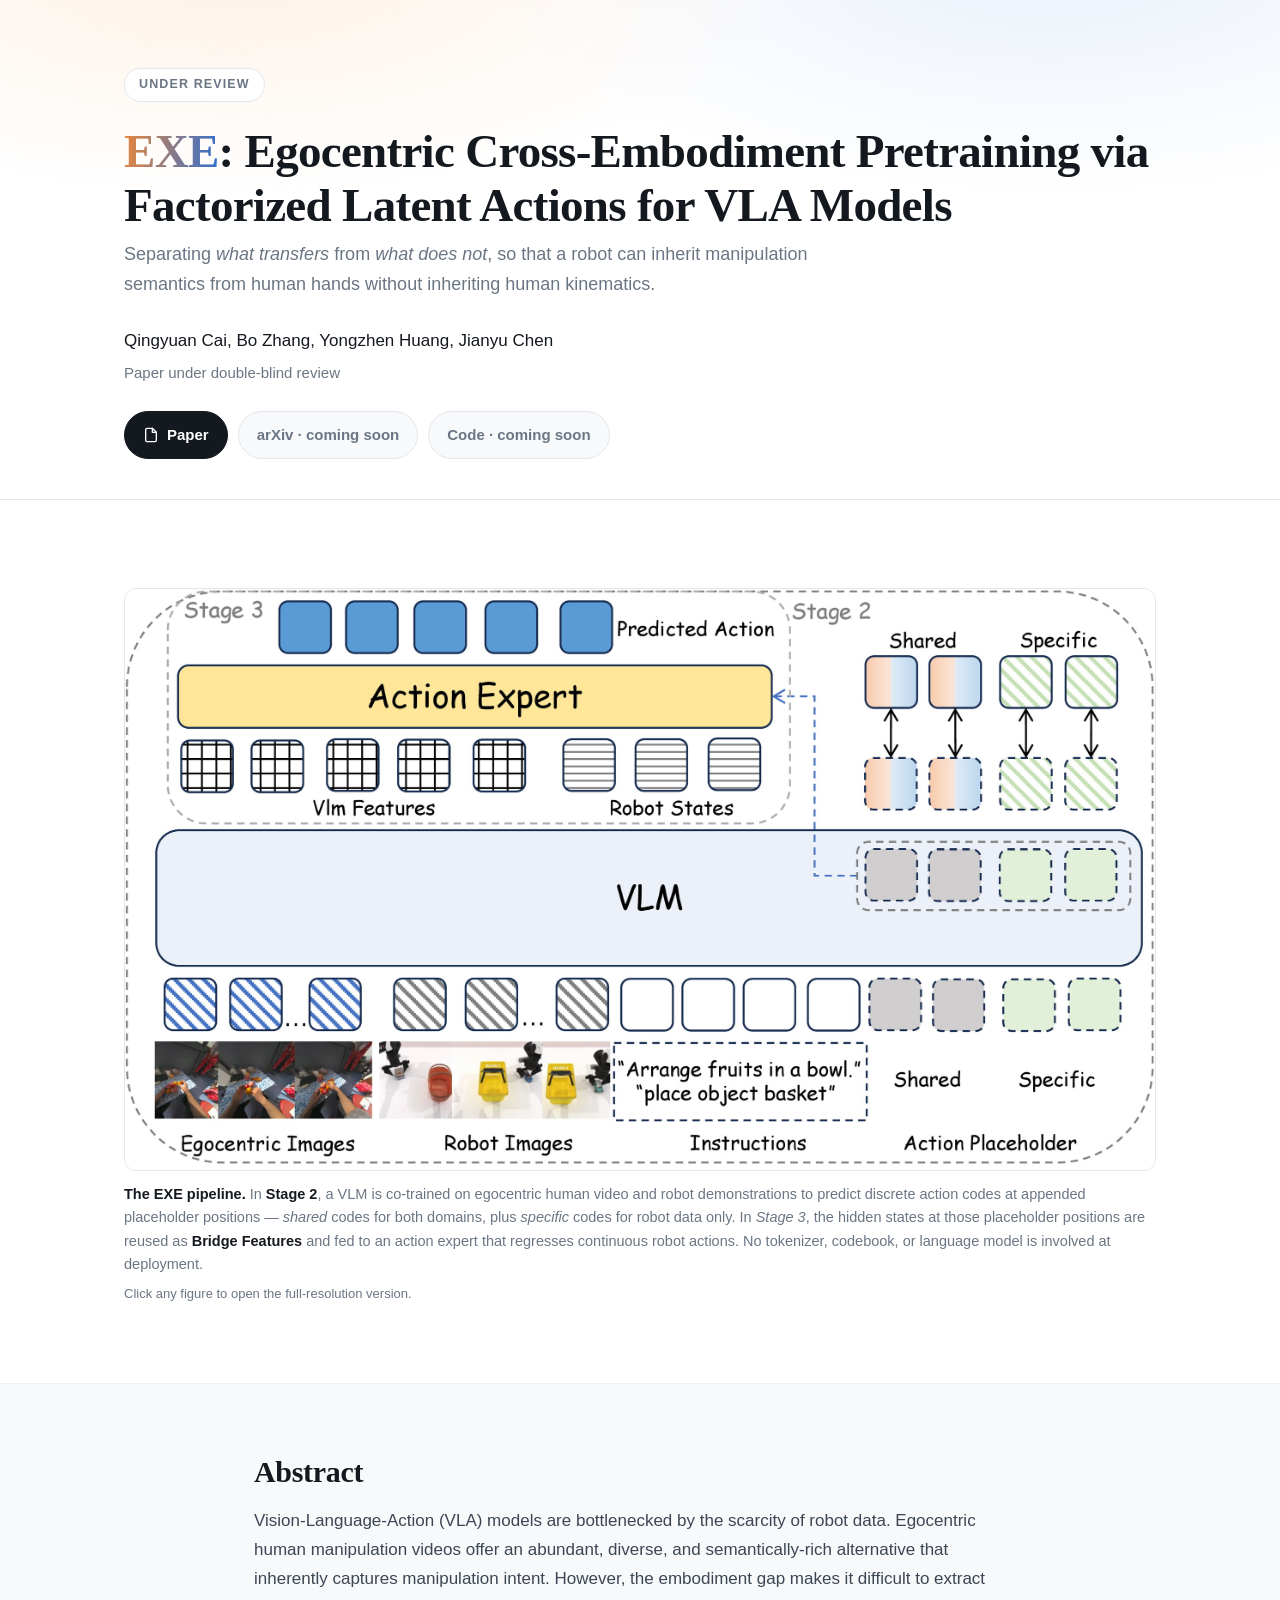
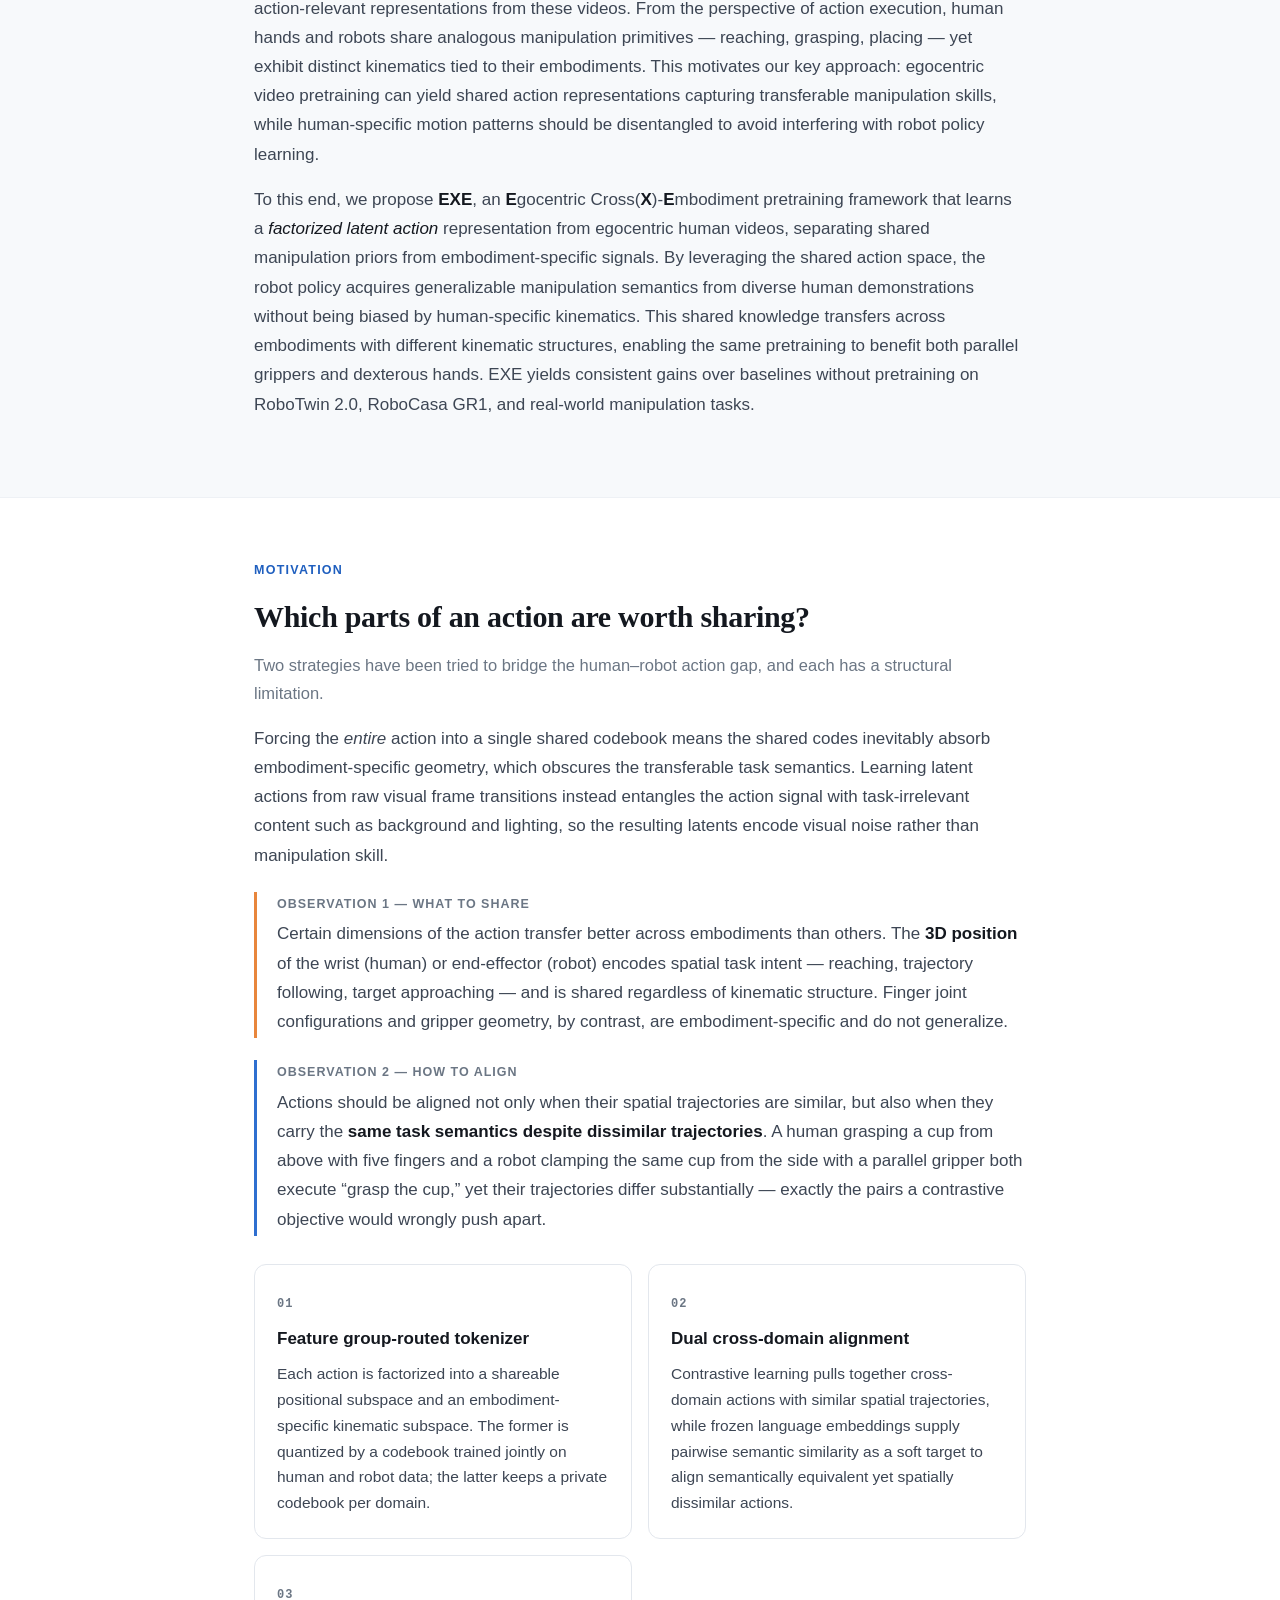
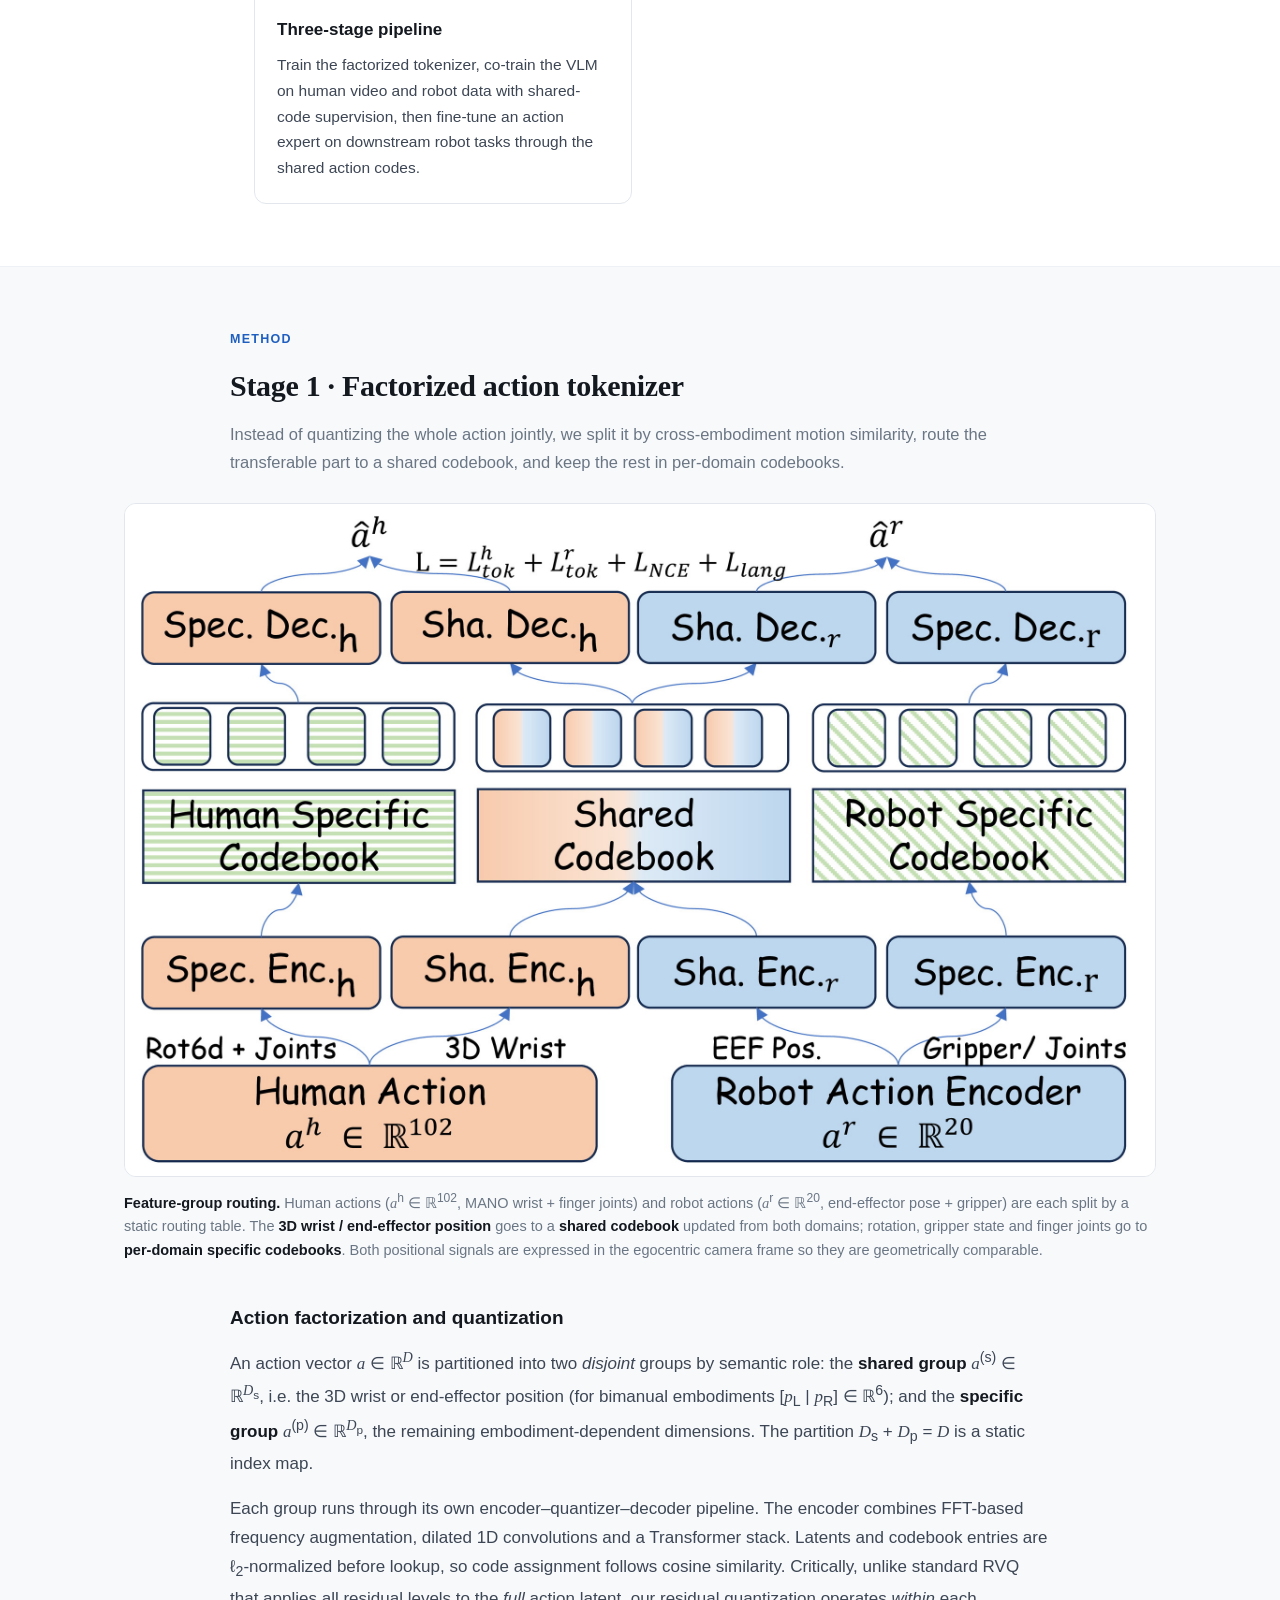
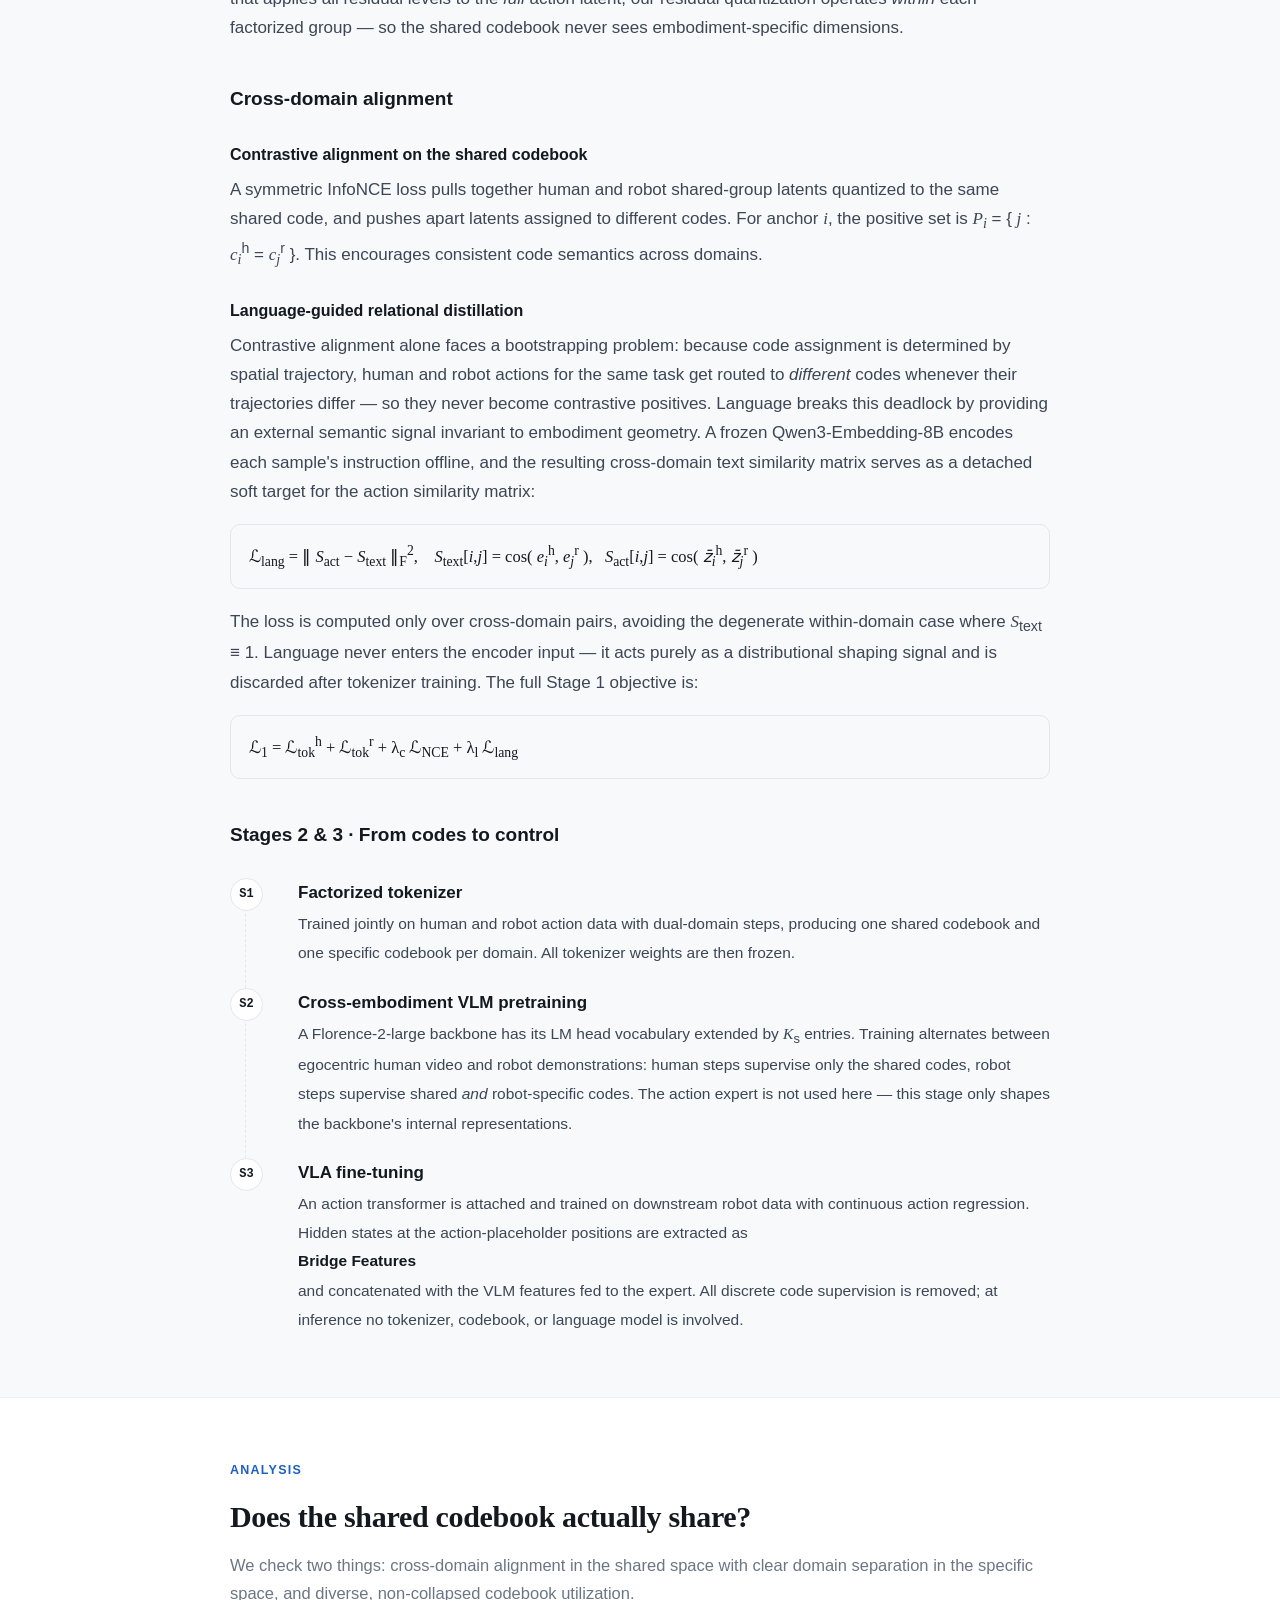
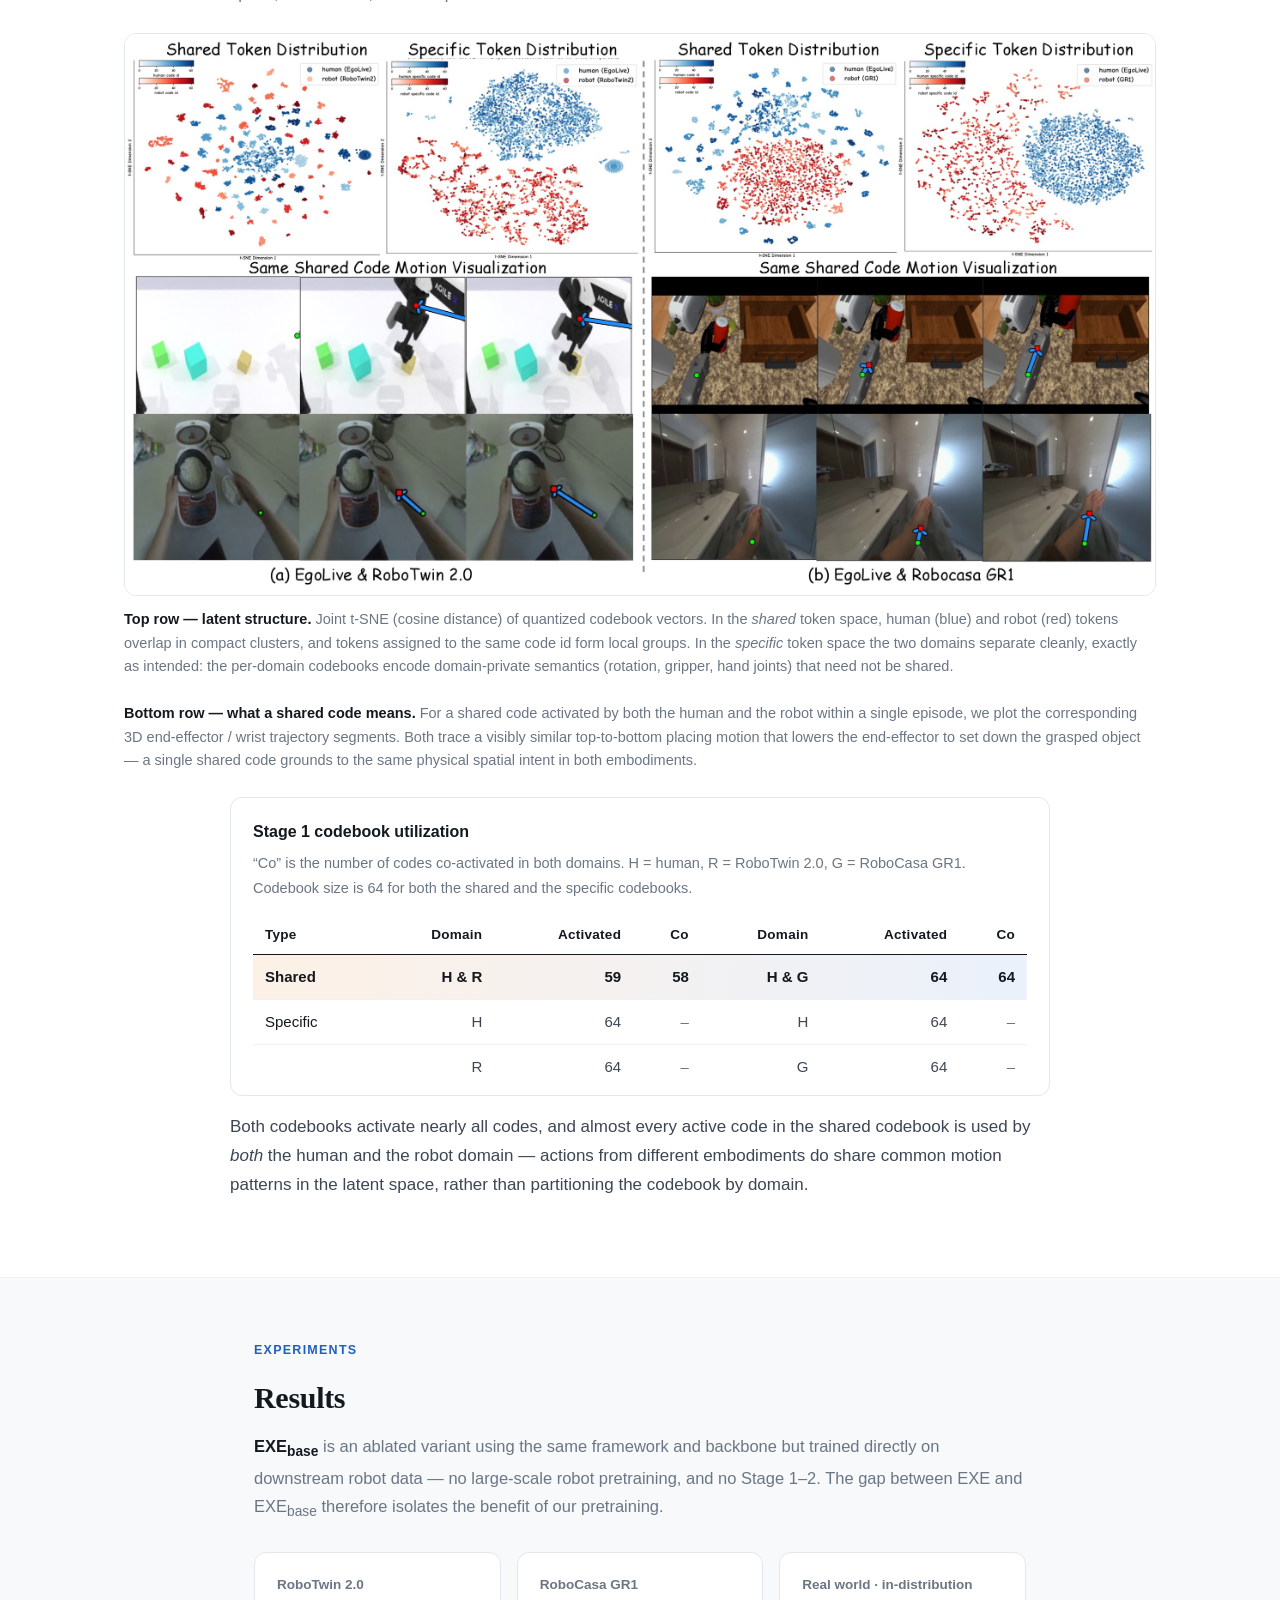
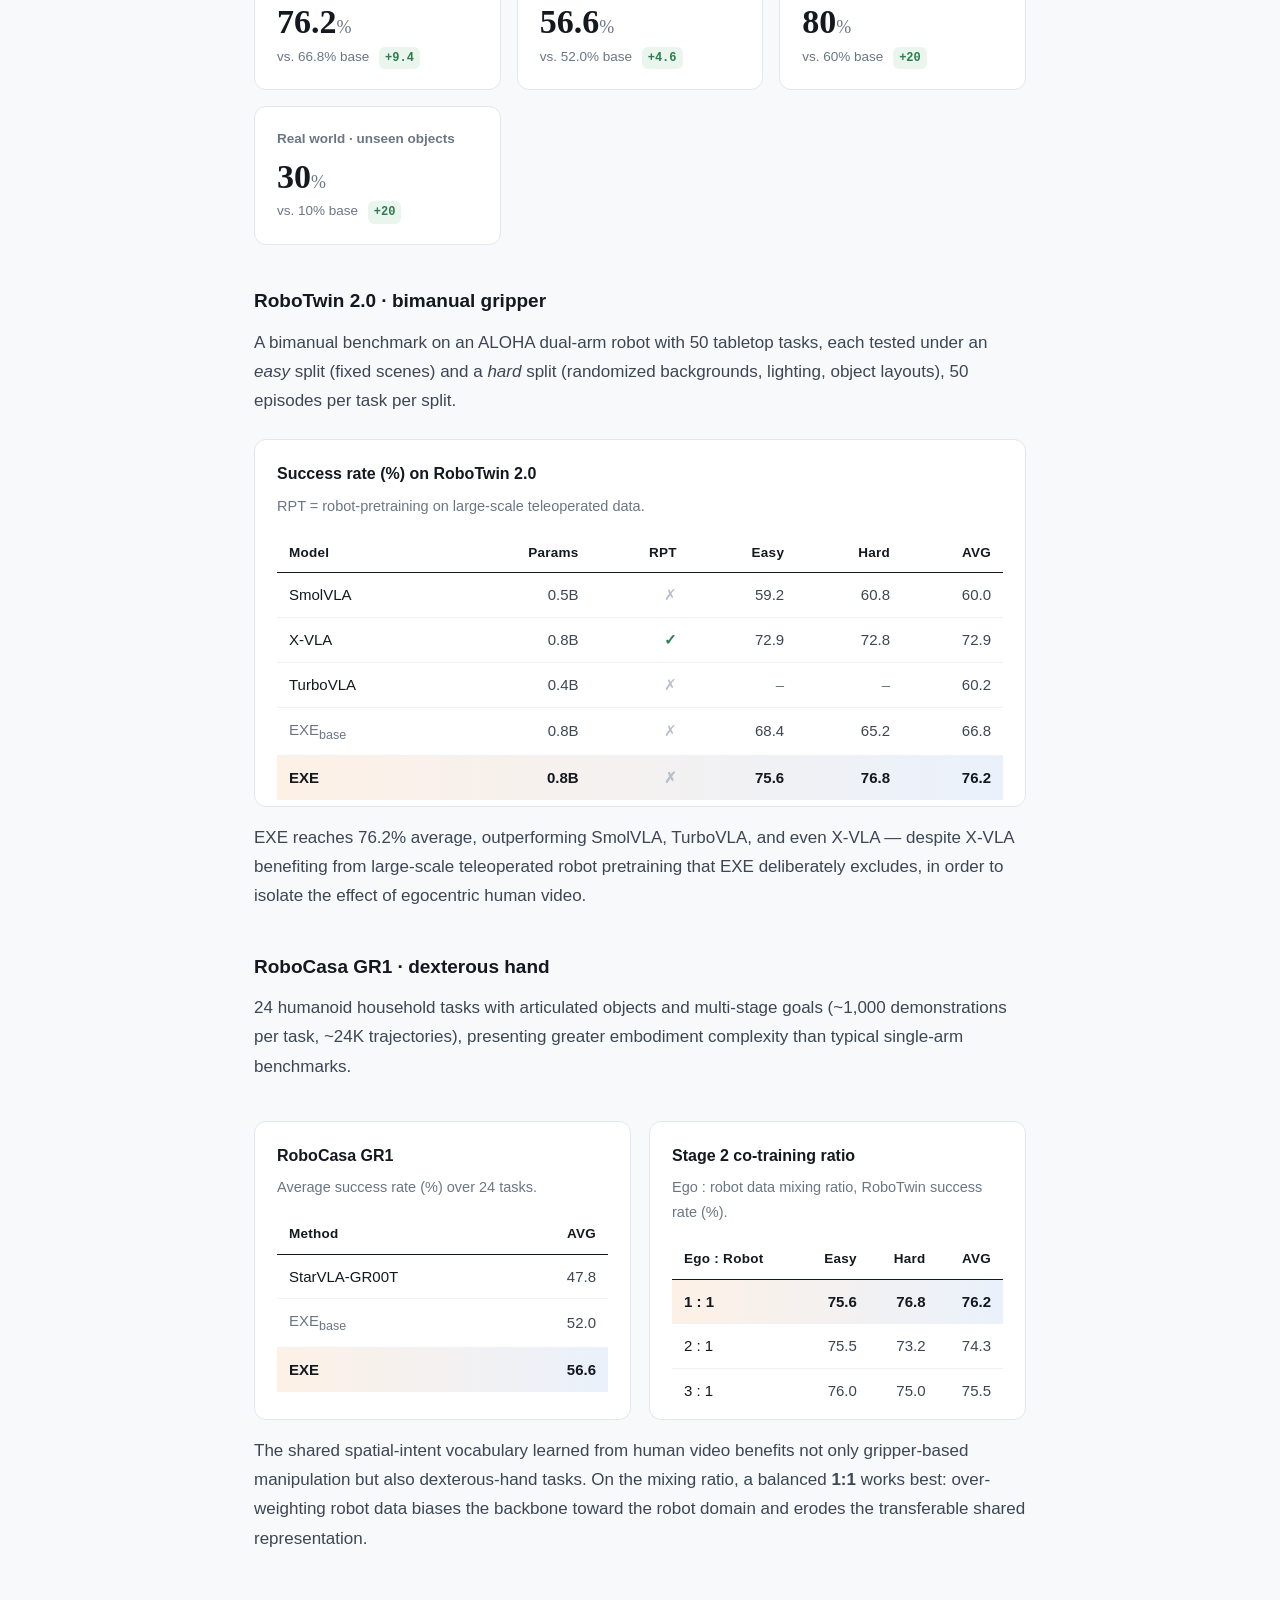
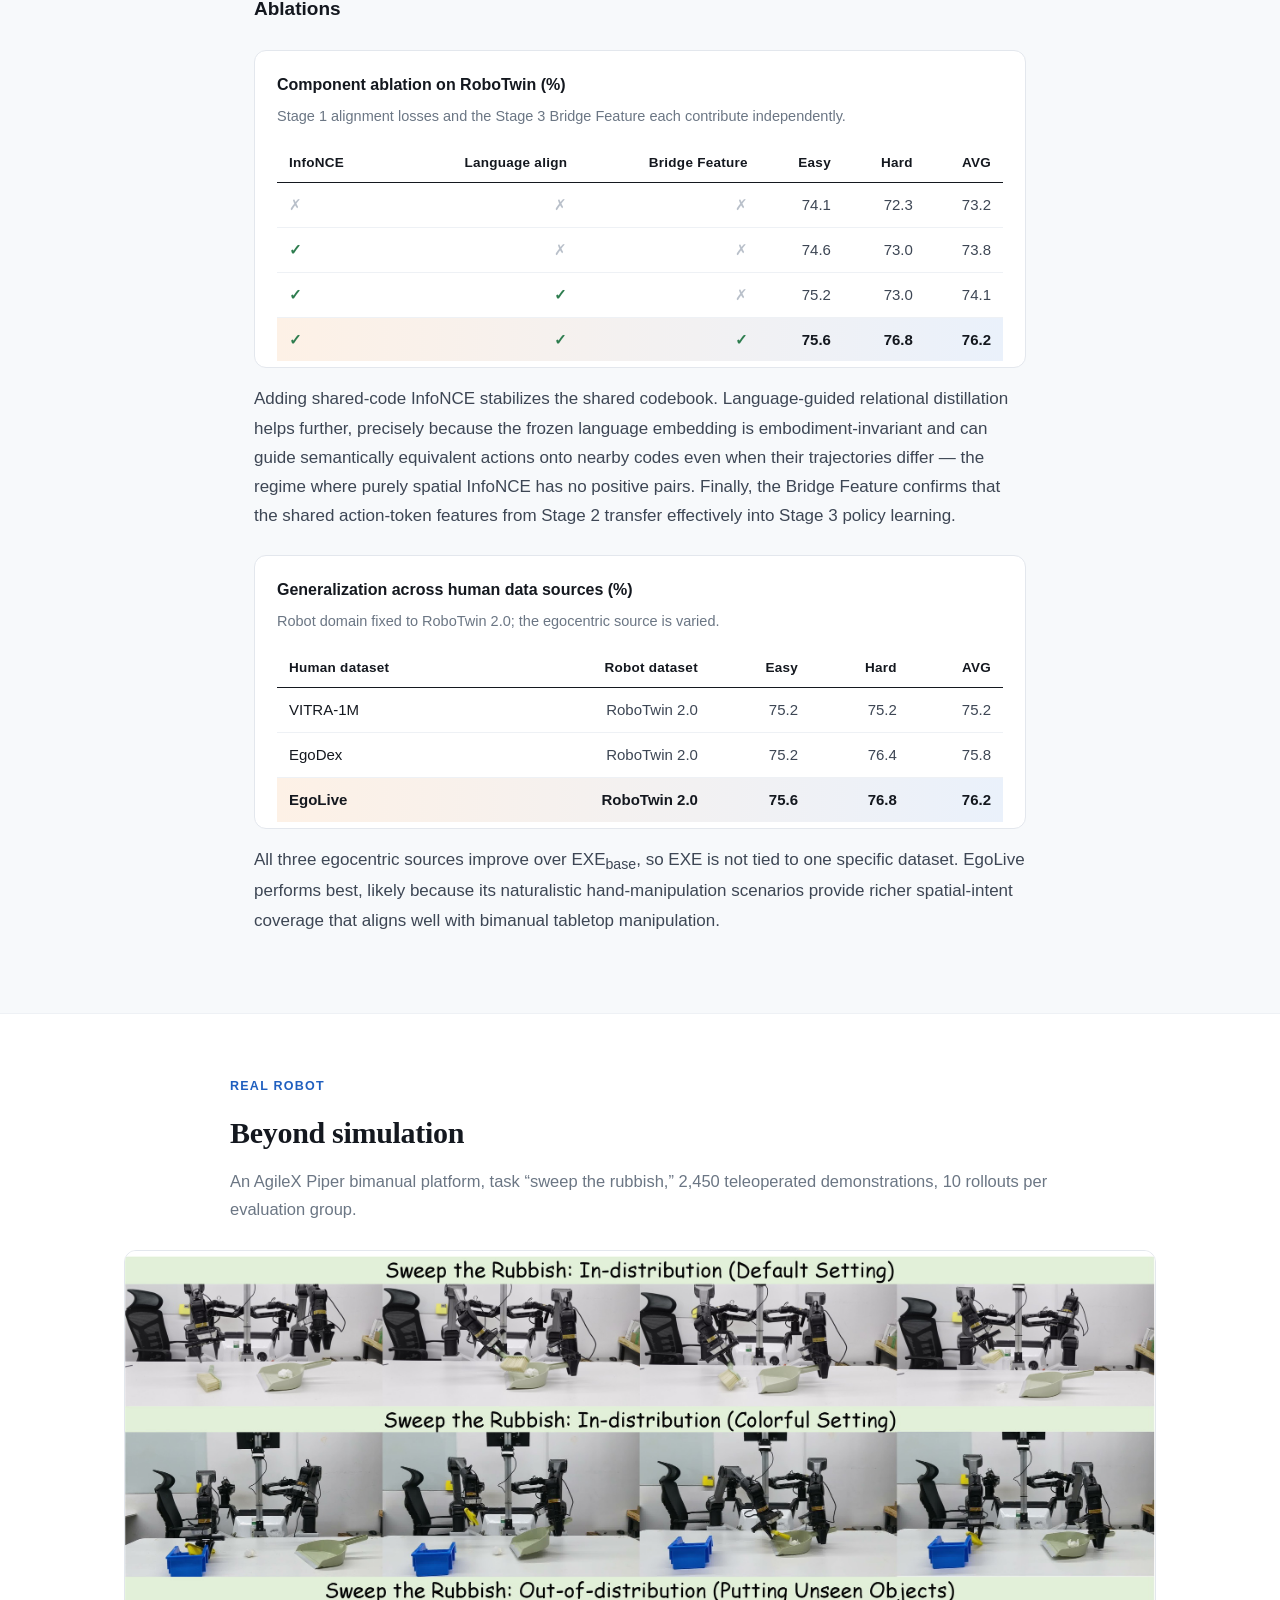
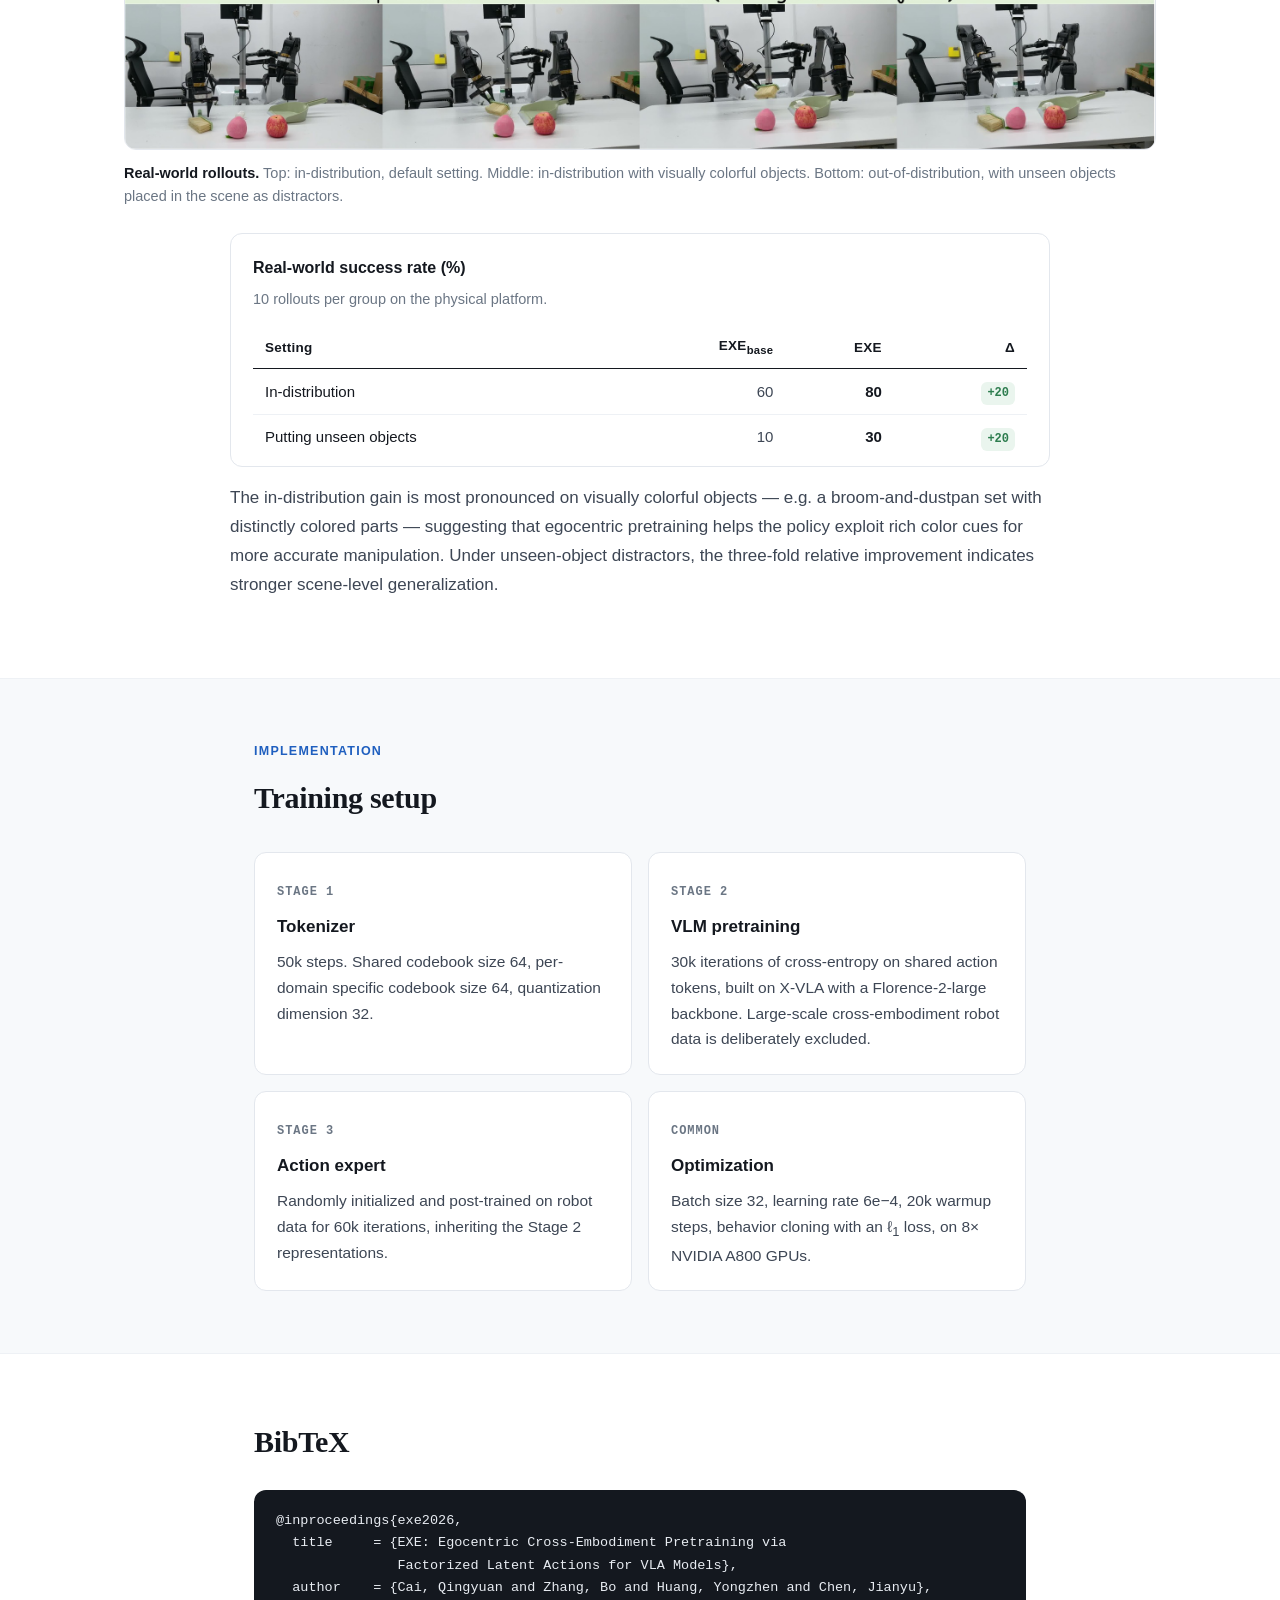
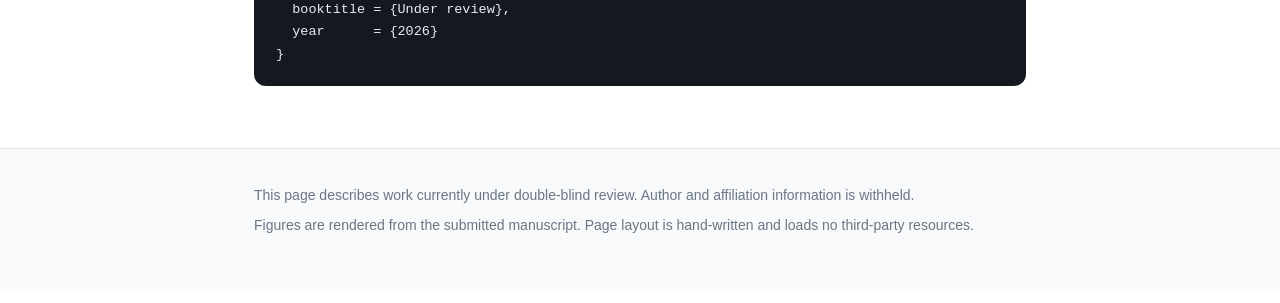
==== commit 6106055b: "Update author information" ====
--- a/academic.html
+++ b/academic.html
@@ -34,7 +34,7 @@
       manipulation semantics from human hands without inheriting human kinematics.
     </p>
 
-    <p class="authors">Anonymous Authors</p>
+    <p class="authors">Qingyuan Cai, Bo Zhang, Yongzhen Huang, Jianyu Chen</p>
     <p class="affil">Paper under double-blind review</p>
 
     <div class="btnrow">
@@ -658,7 +658,7 @@
     <pre><code>@inproceedings{exe2026,
   title     = {EXE: Egocentric Cross-Embodiment Pretraining via
                Factorized Latent Actions for VLA Models},
-  author    = {Anonymous Authors},
+  author    = {Cai, Qingyuan and Zhang, Bo and Huang, Yongzhen and Chen, Jianyu},
   booktitle = {Under review},
   year      = {2026}
 }</code></pre>
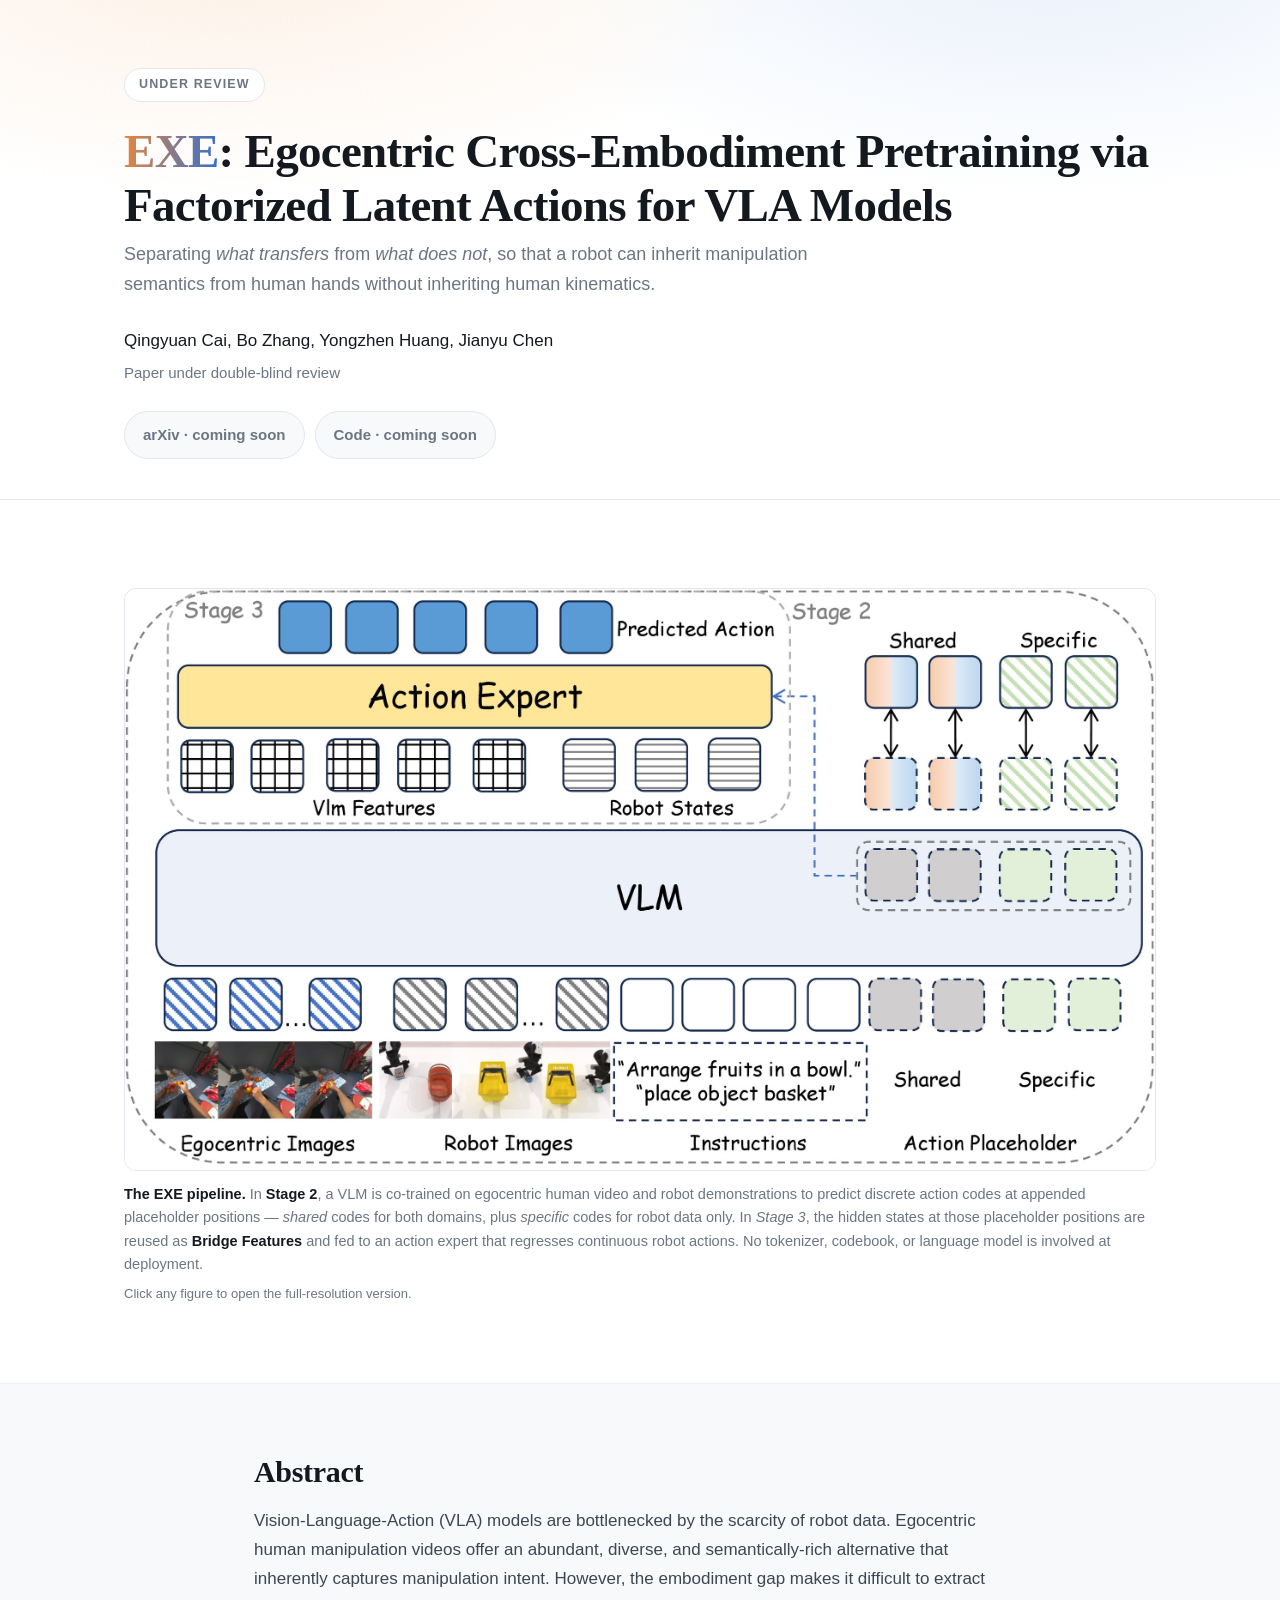
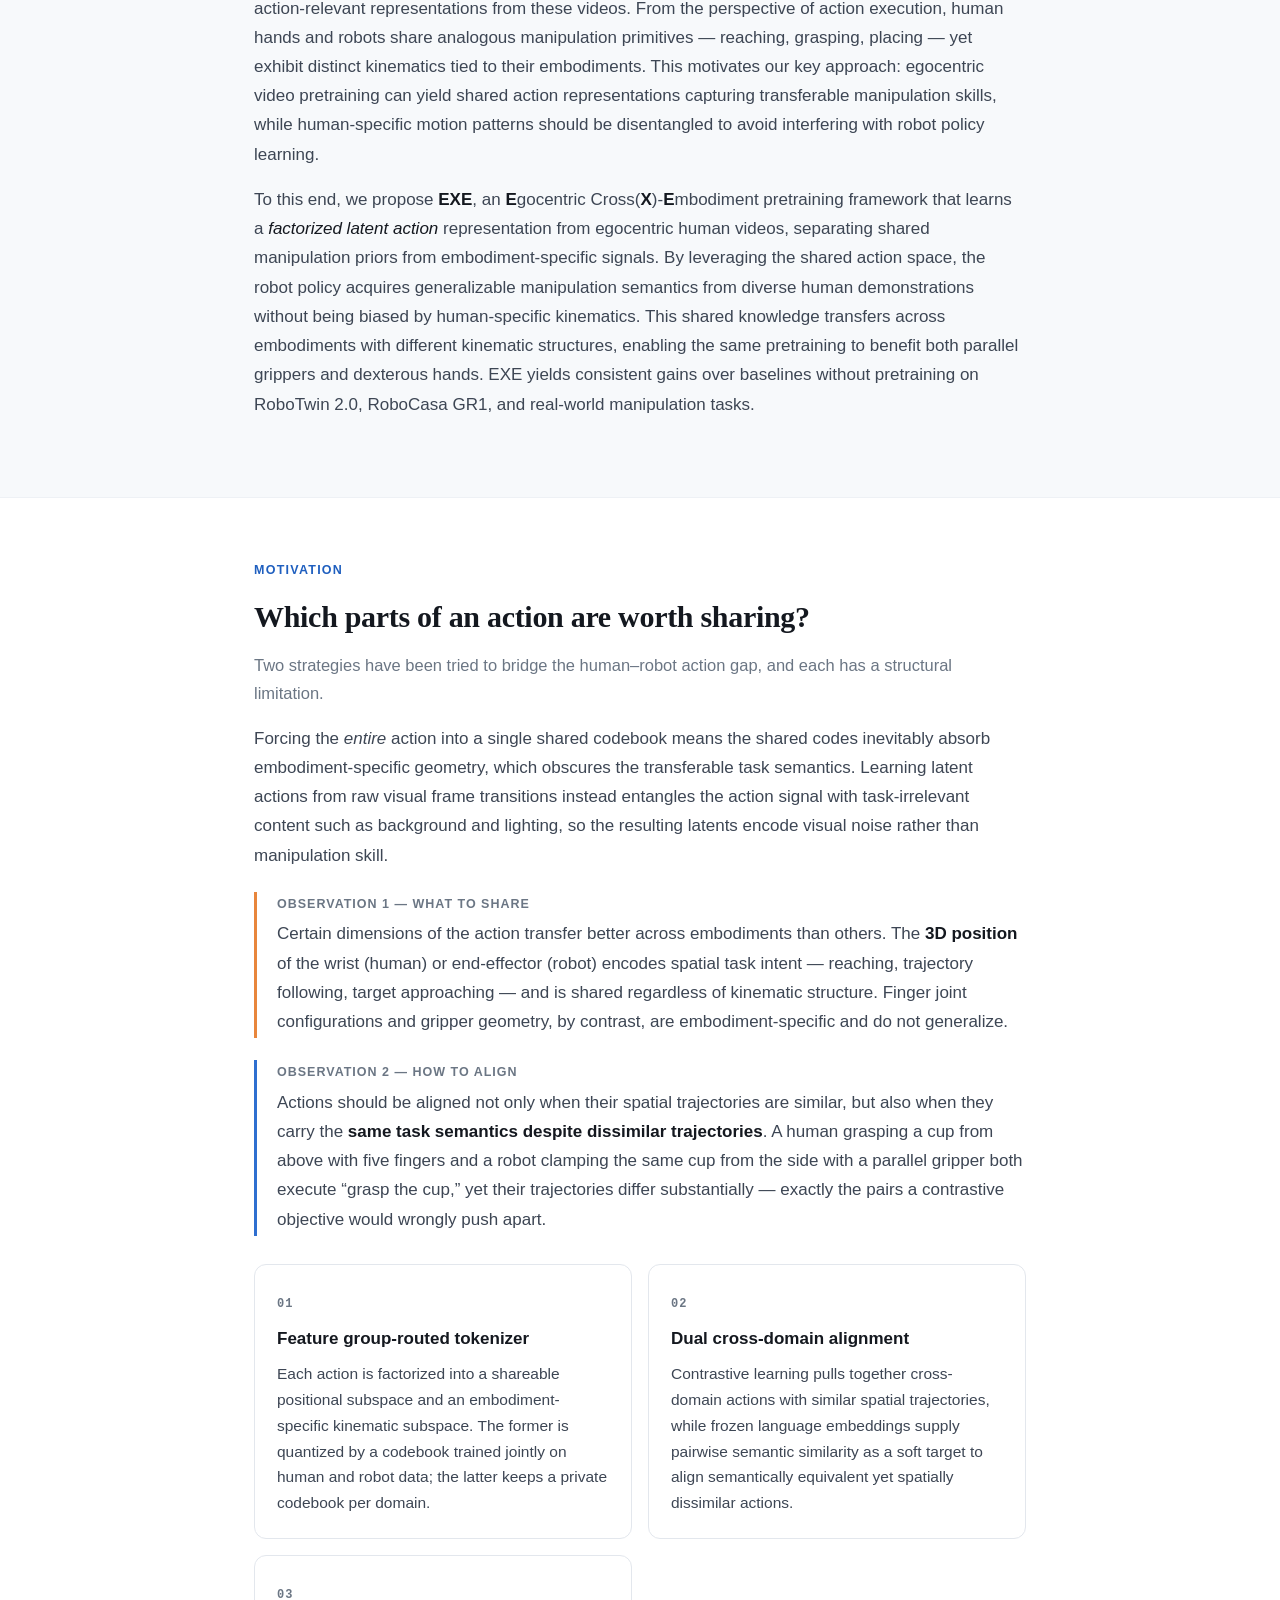
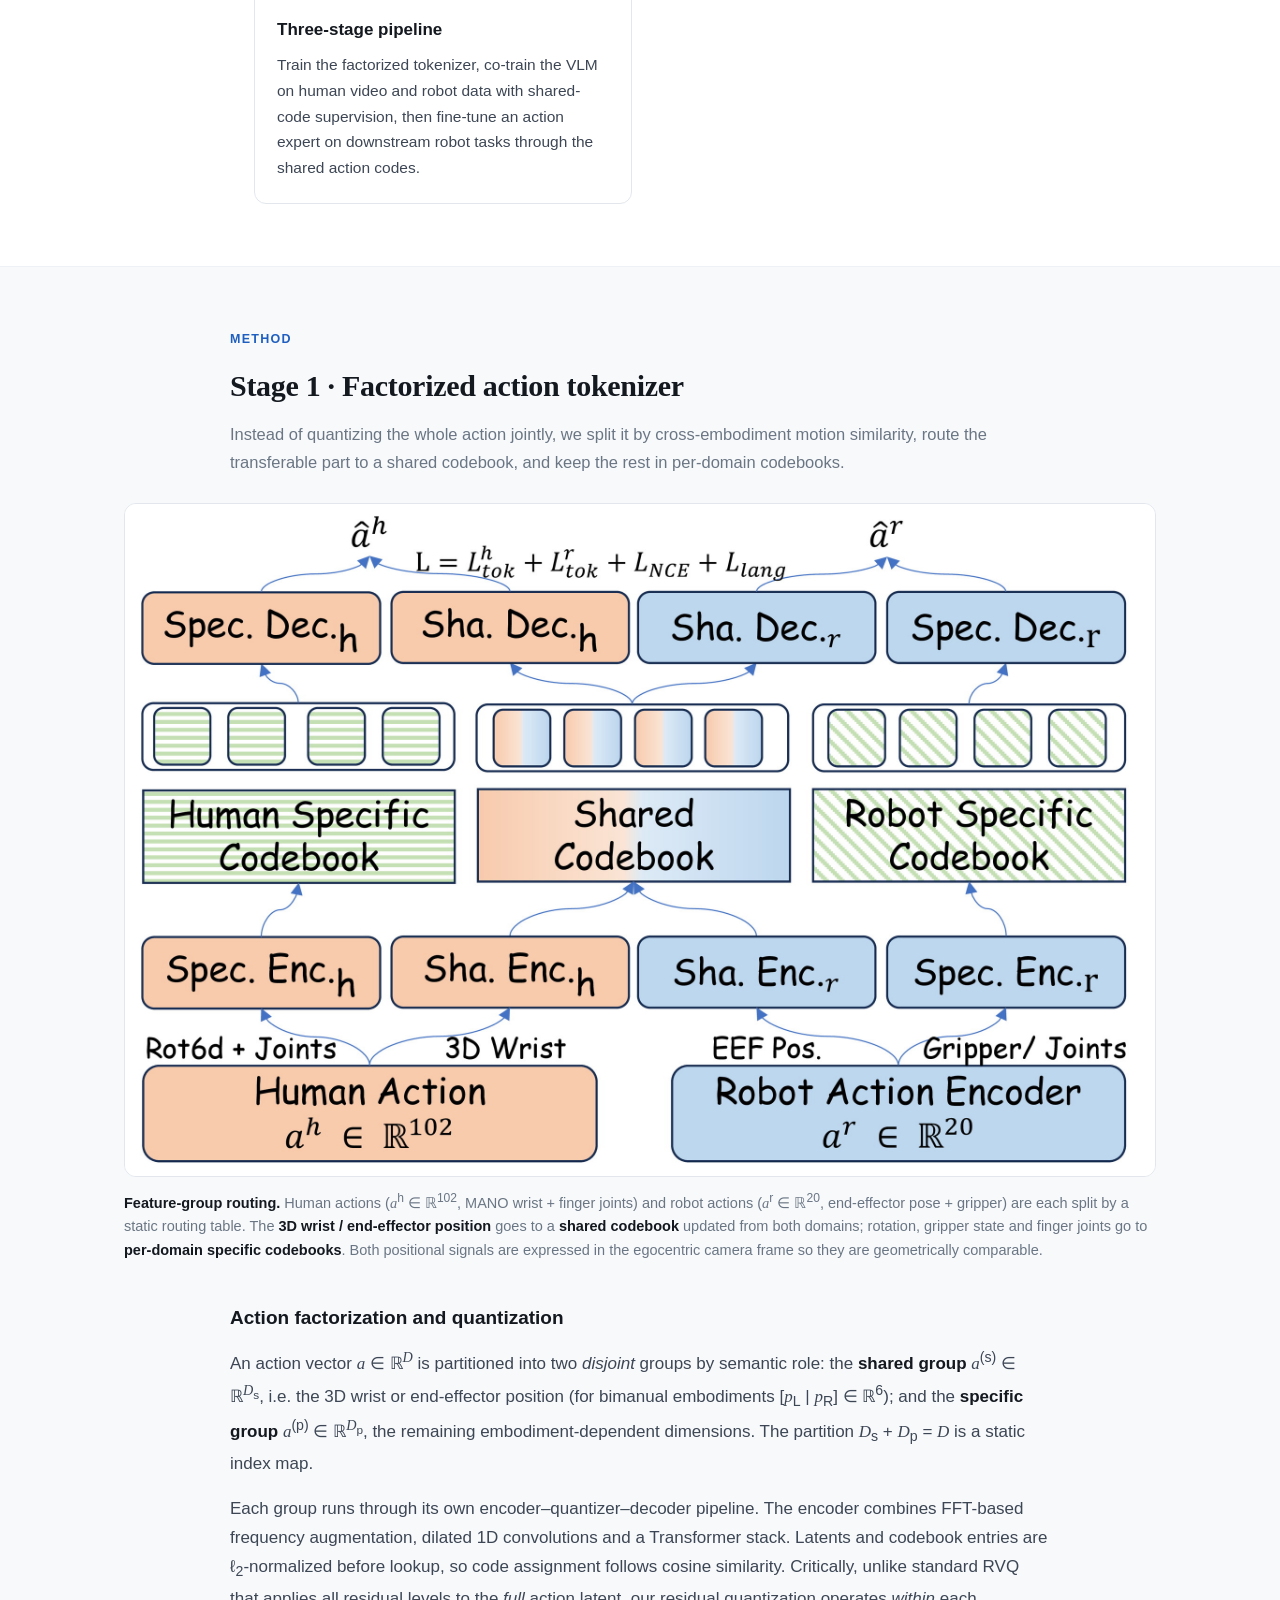
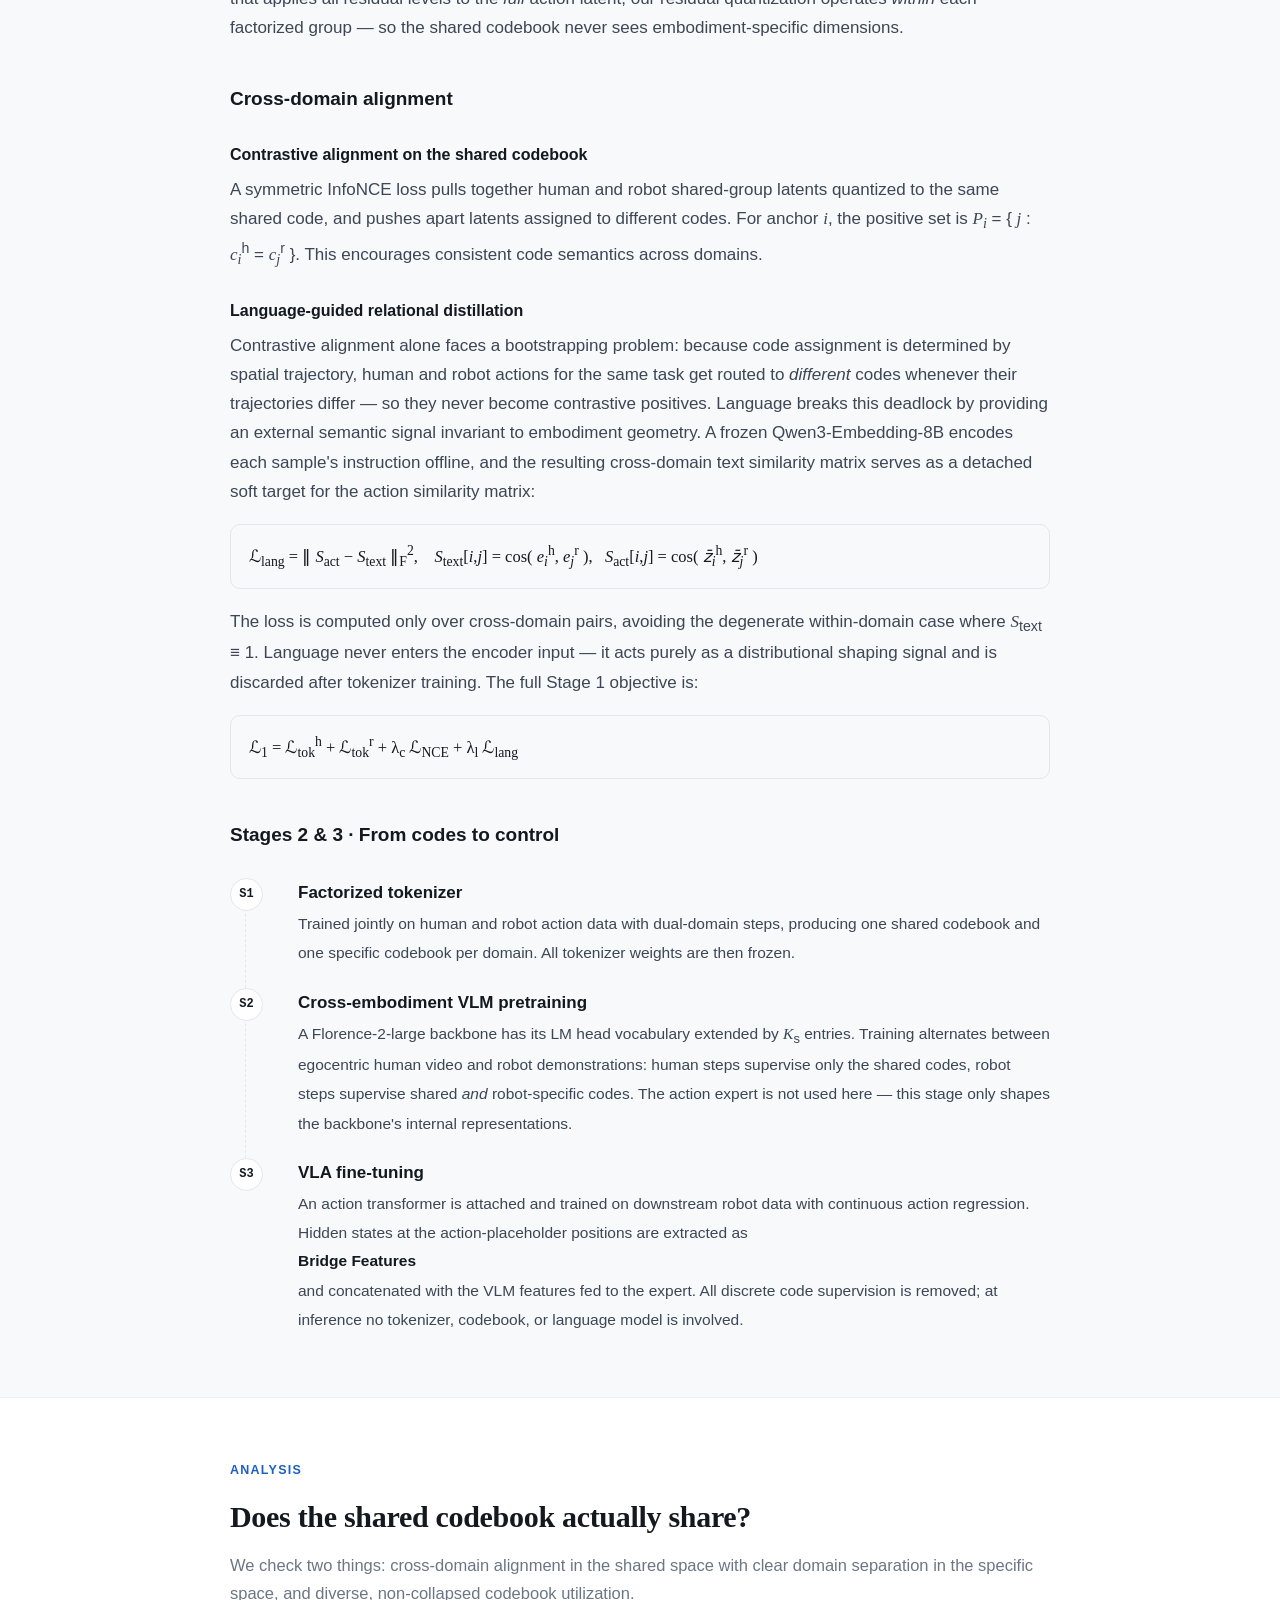
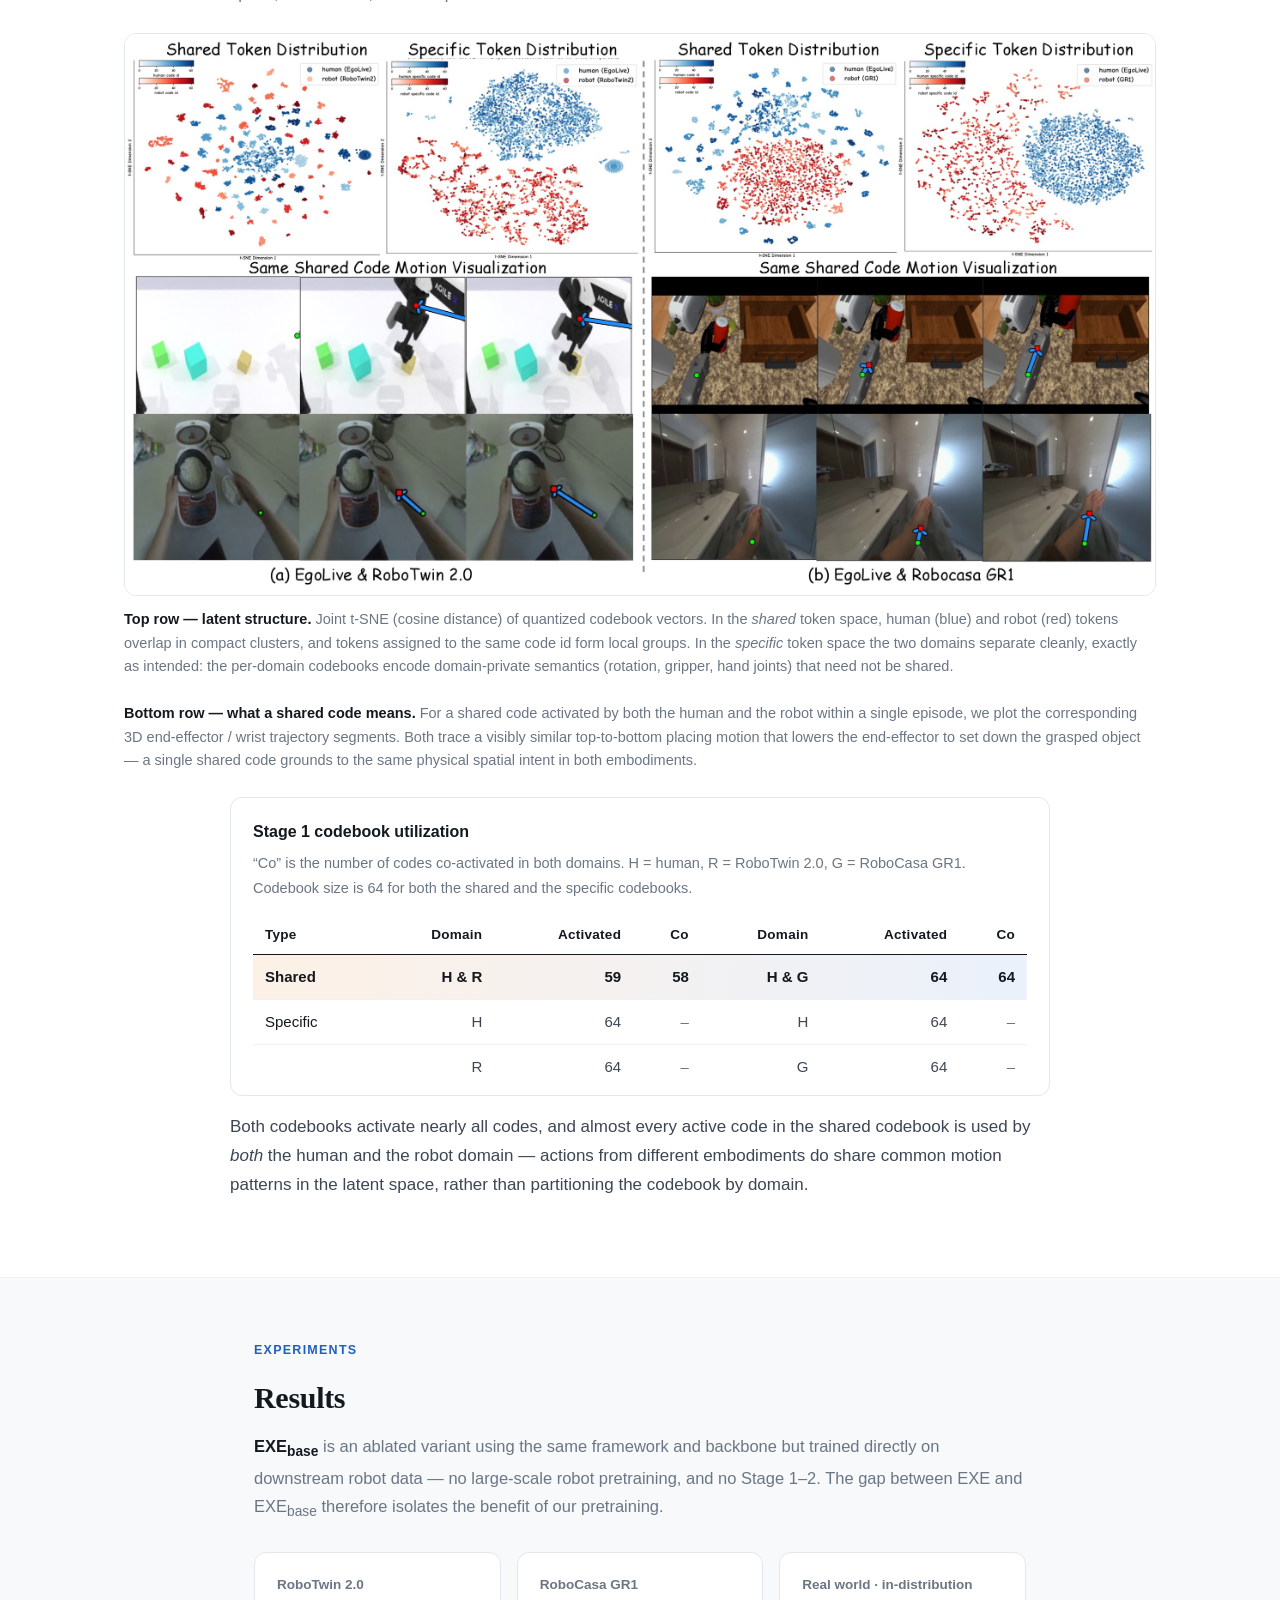
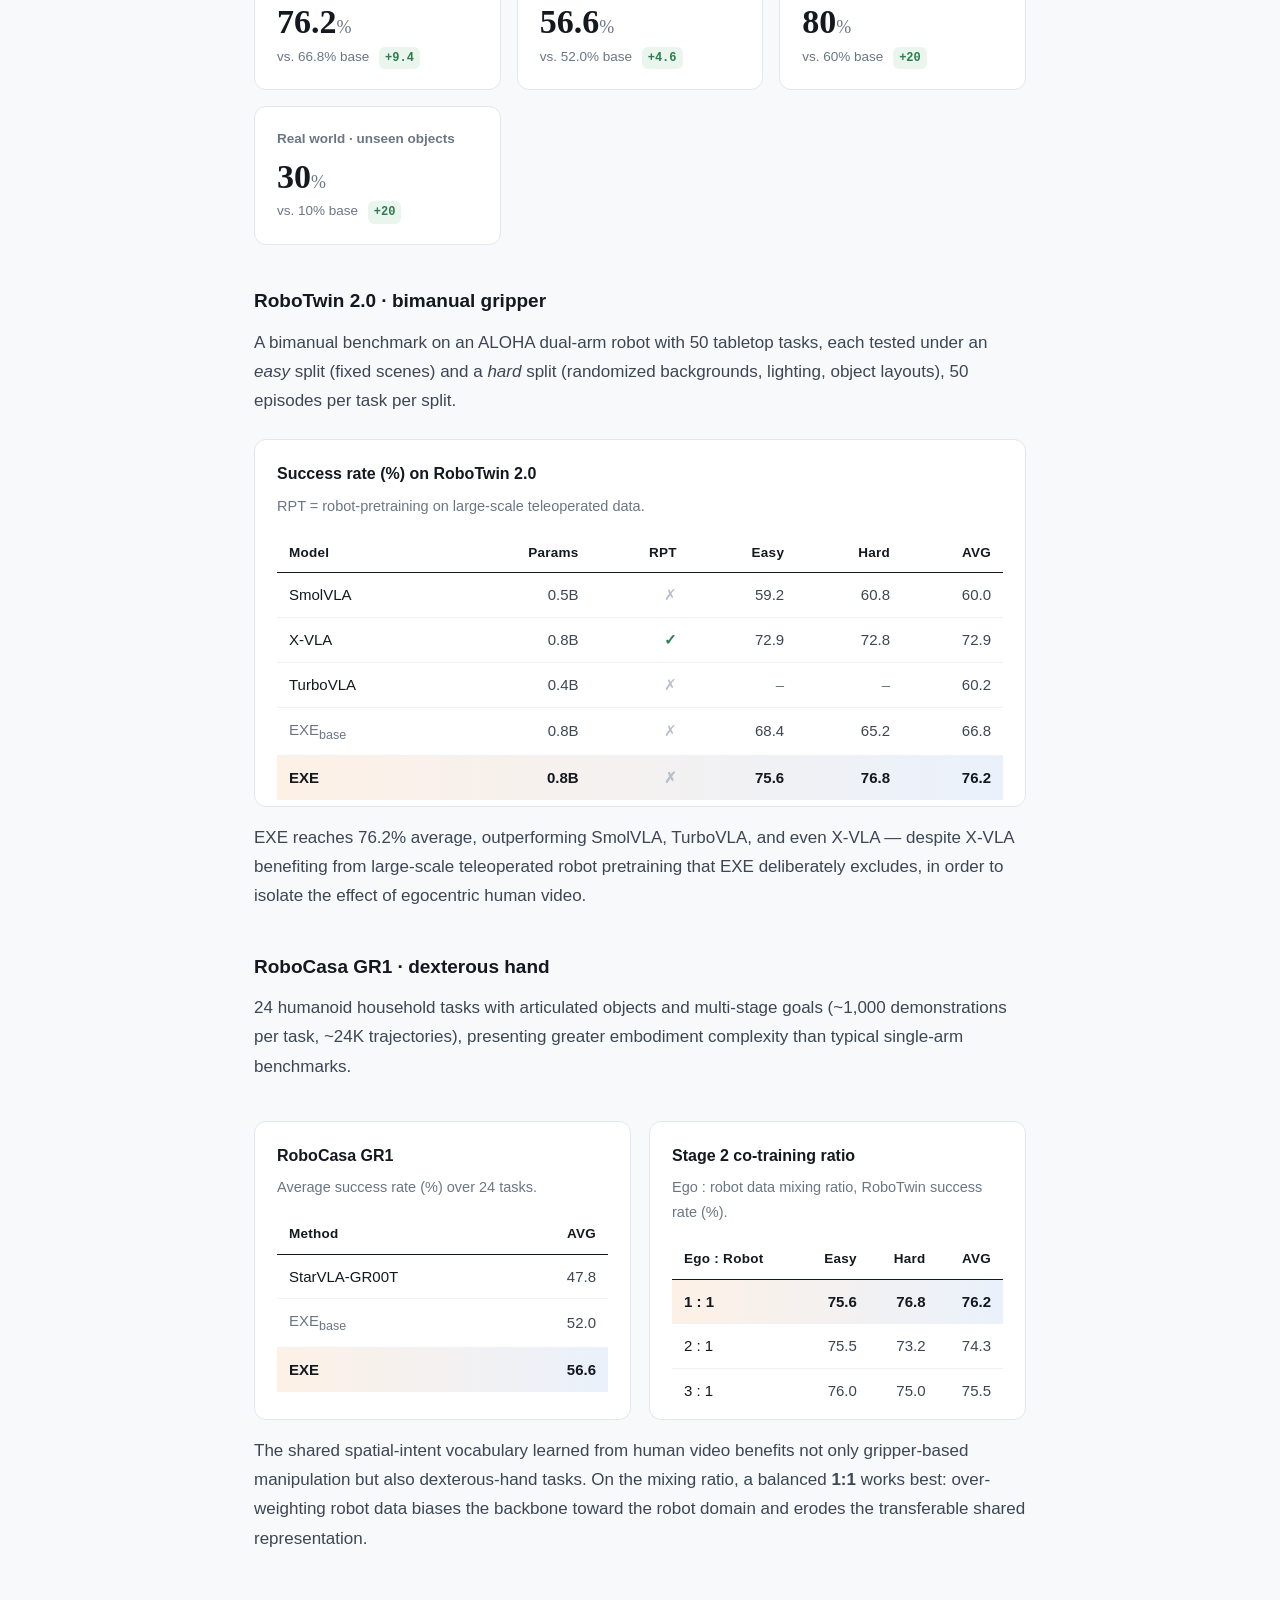
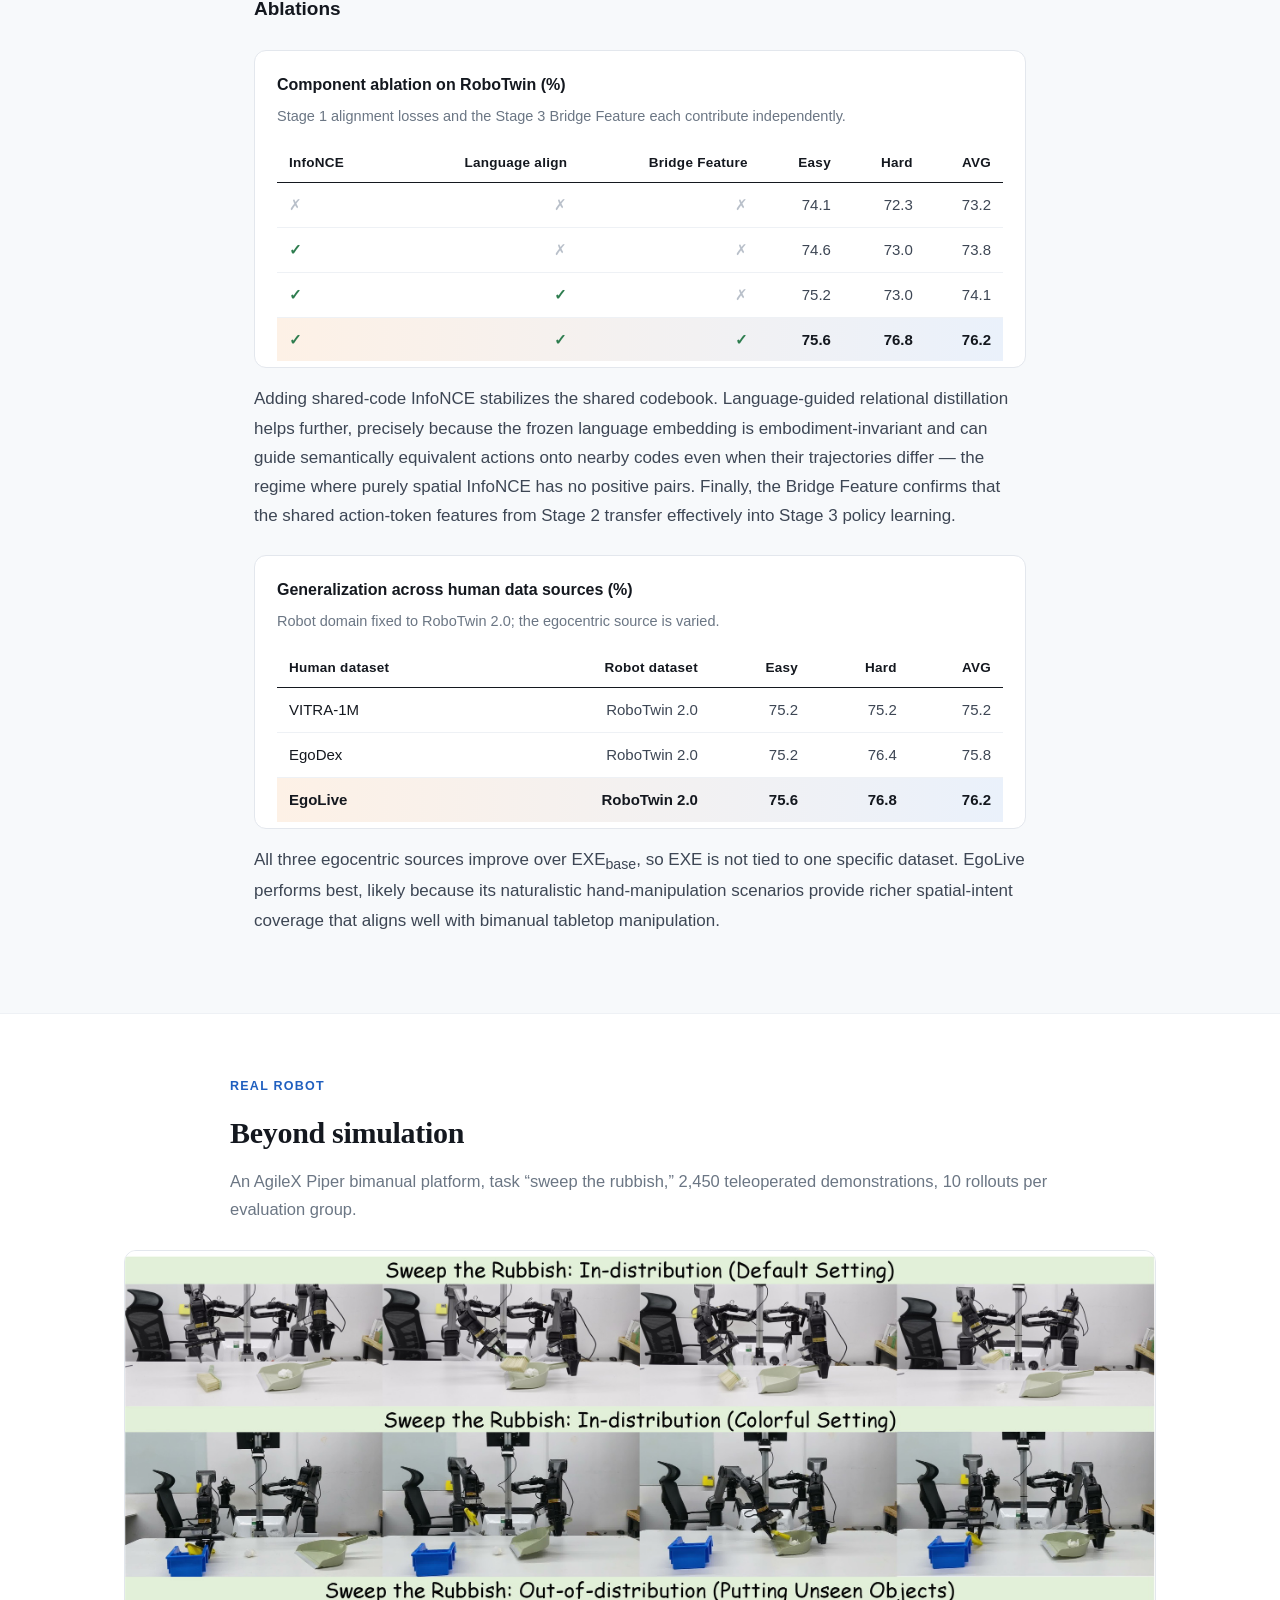
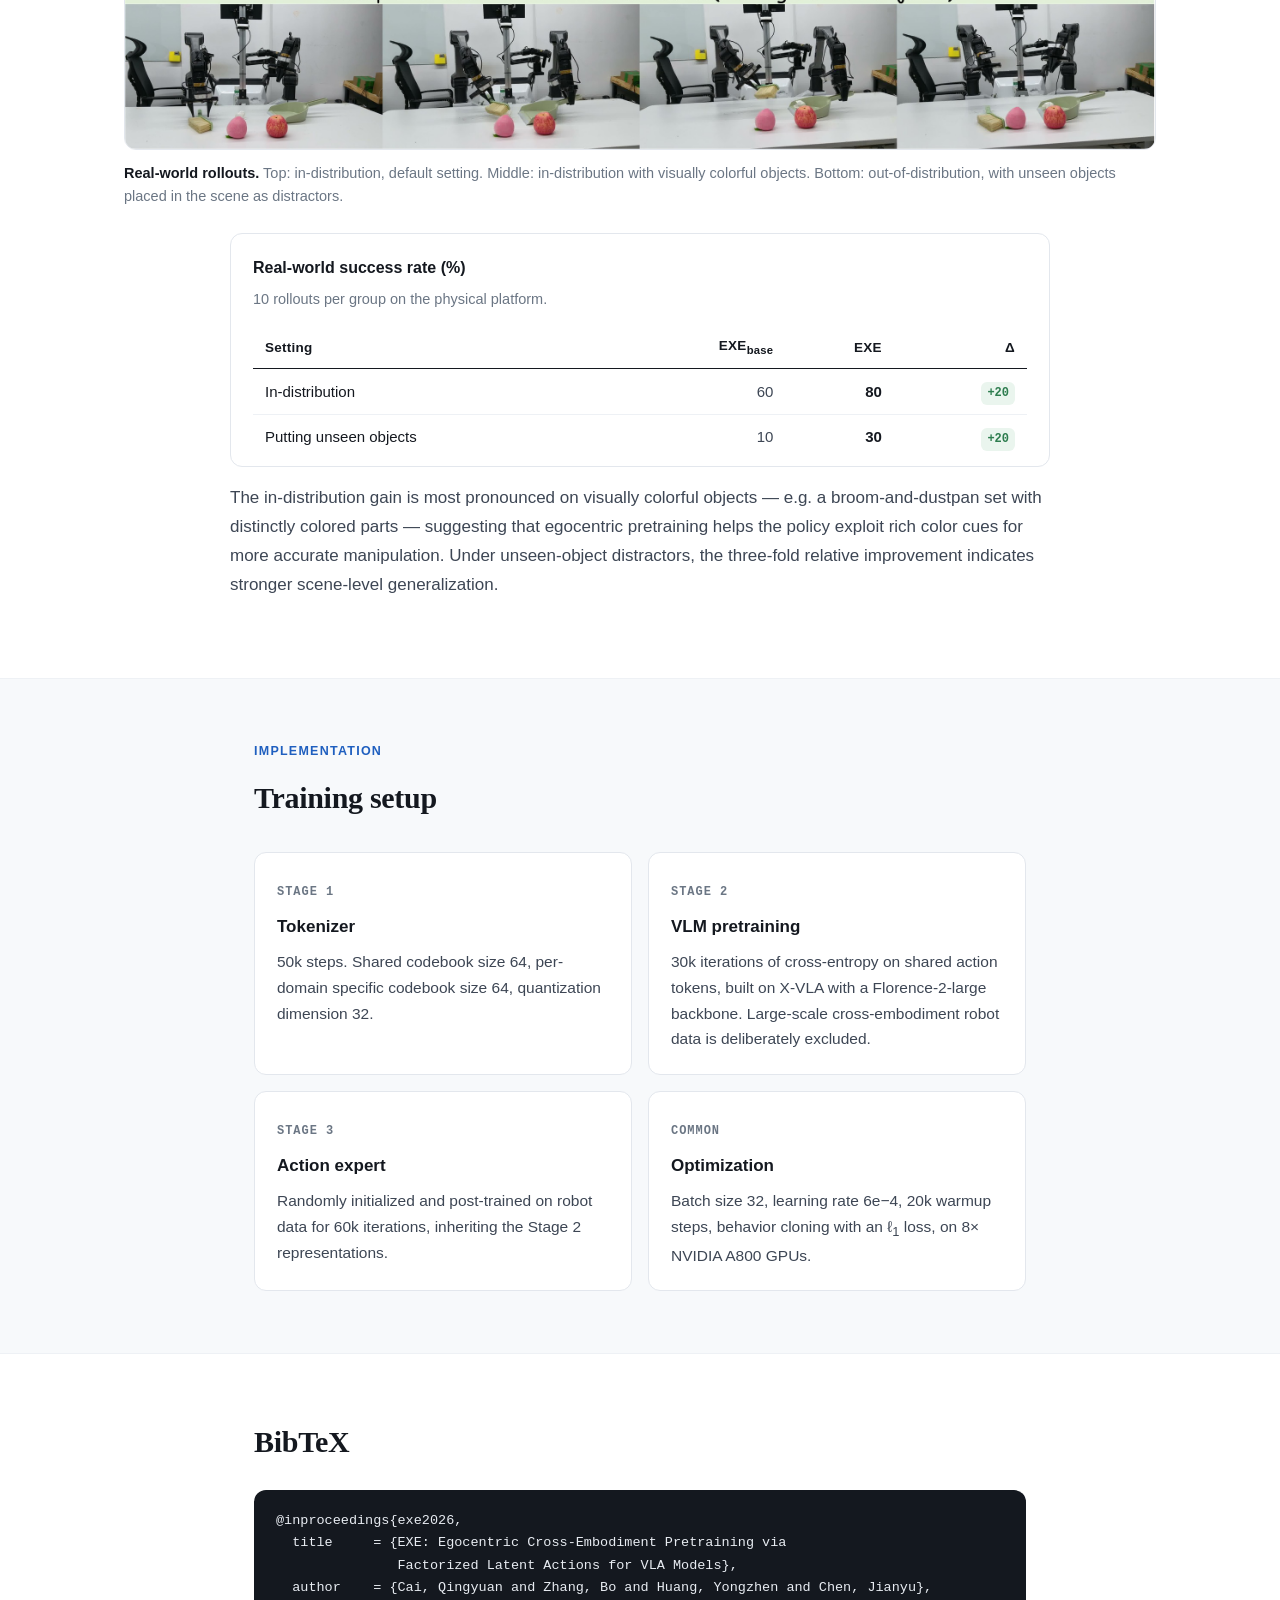
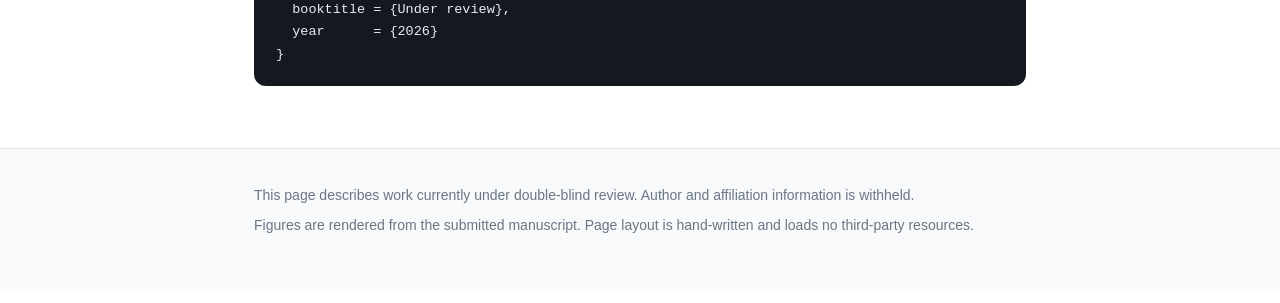
==== commit 7675f771: "Remove manuscript PDF and paper links" ====
--- a/academic.html
+++ b/academic.html
@@ -38,14 +38,6 @@
     <p class="affil">Paper under double-blind review</p>
 
     <div class="btnrow">
-      <a class="btn" href="static/paper/EXE_paper.pdf">
-        <svg class="ico" viewBox="0 0 24 24" fill="none" stroke="currentColor" stroke-width="2"
-             stroke-linecap="round" stroke-linejoin="round" aria-hidden="true">
-          <path d="M14 2H6a2 2 0 0 0-2 2v16a2 2 0 0 0 2 2h12a2 2 0 0 0 2-2V8z"/>
-          <polyline points="14 2 14 8 20 8"/>
-        </svg>
-        Paper
-      </a>
       <span class="btn btn--soon">arXiv &middot; coming soon</span>
       <span class="btn btn--soon">Code &middot; coming soon</span>
     </div>
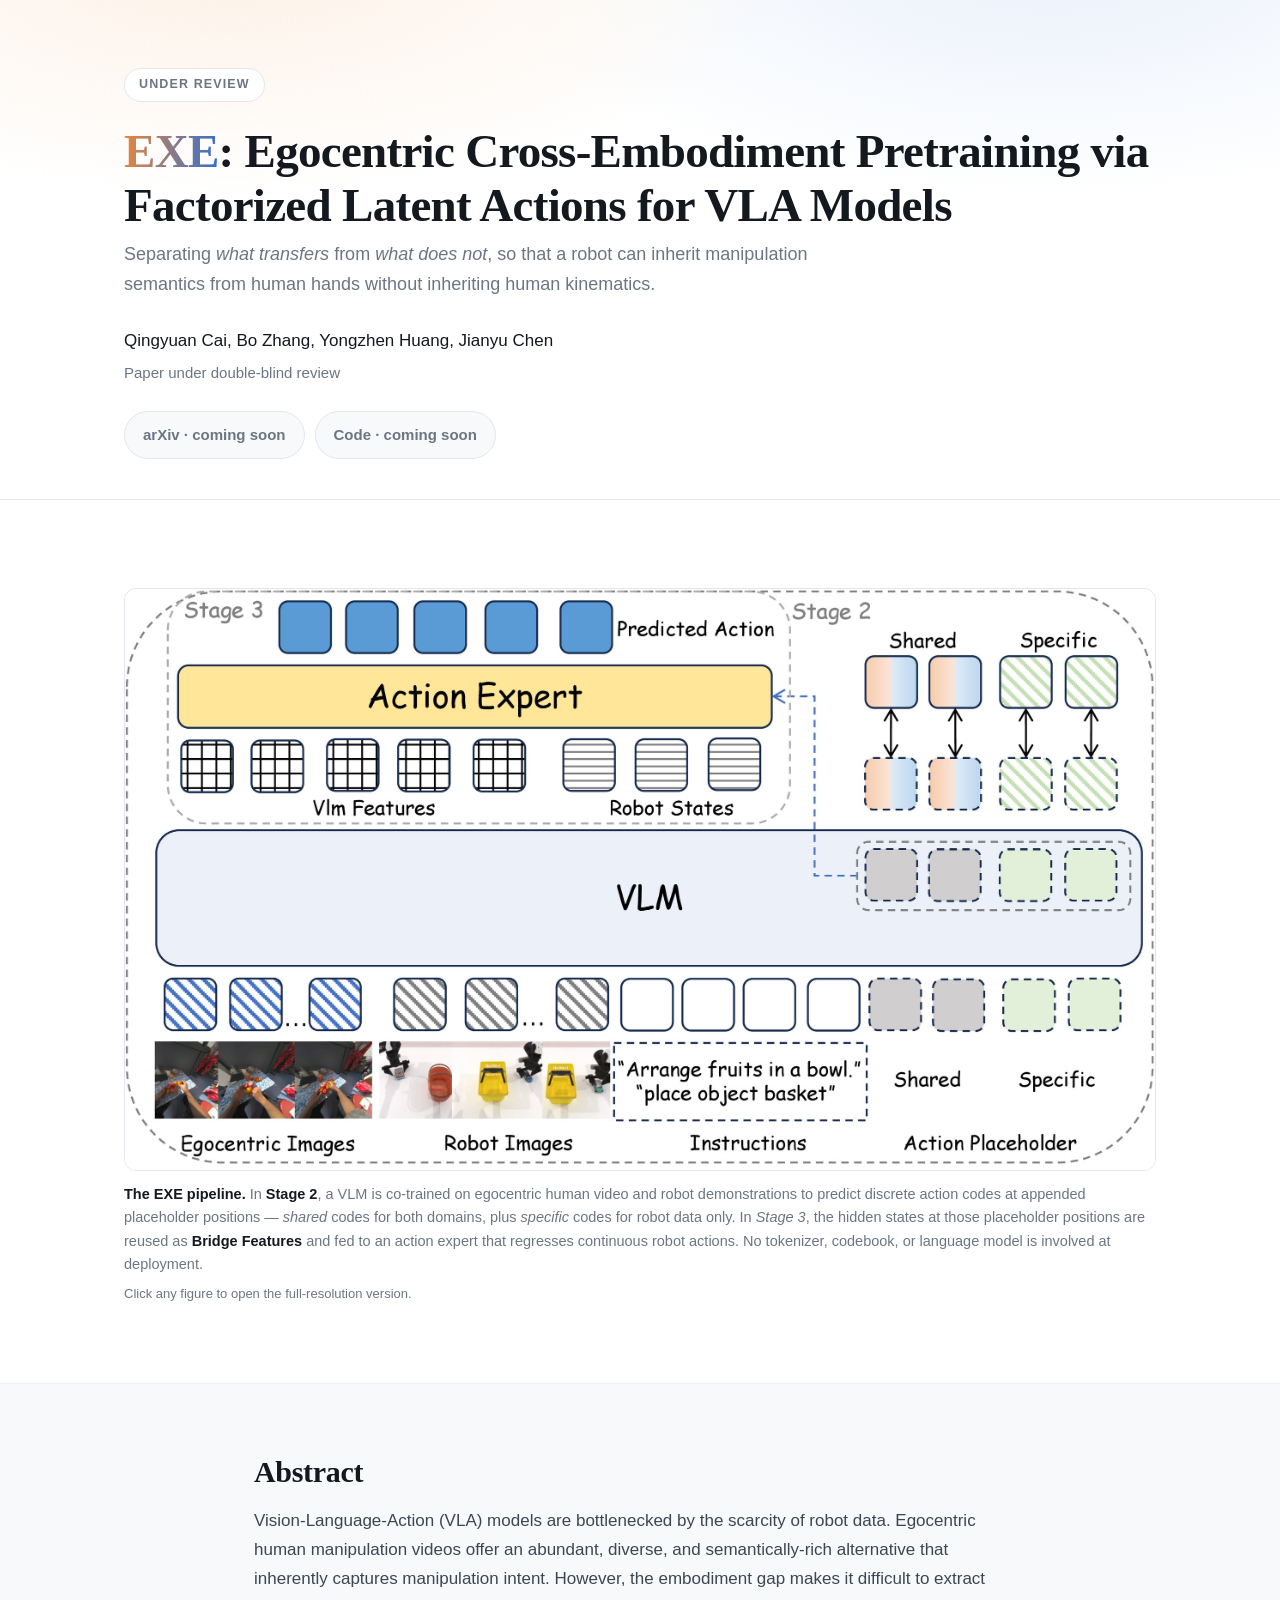
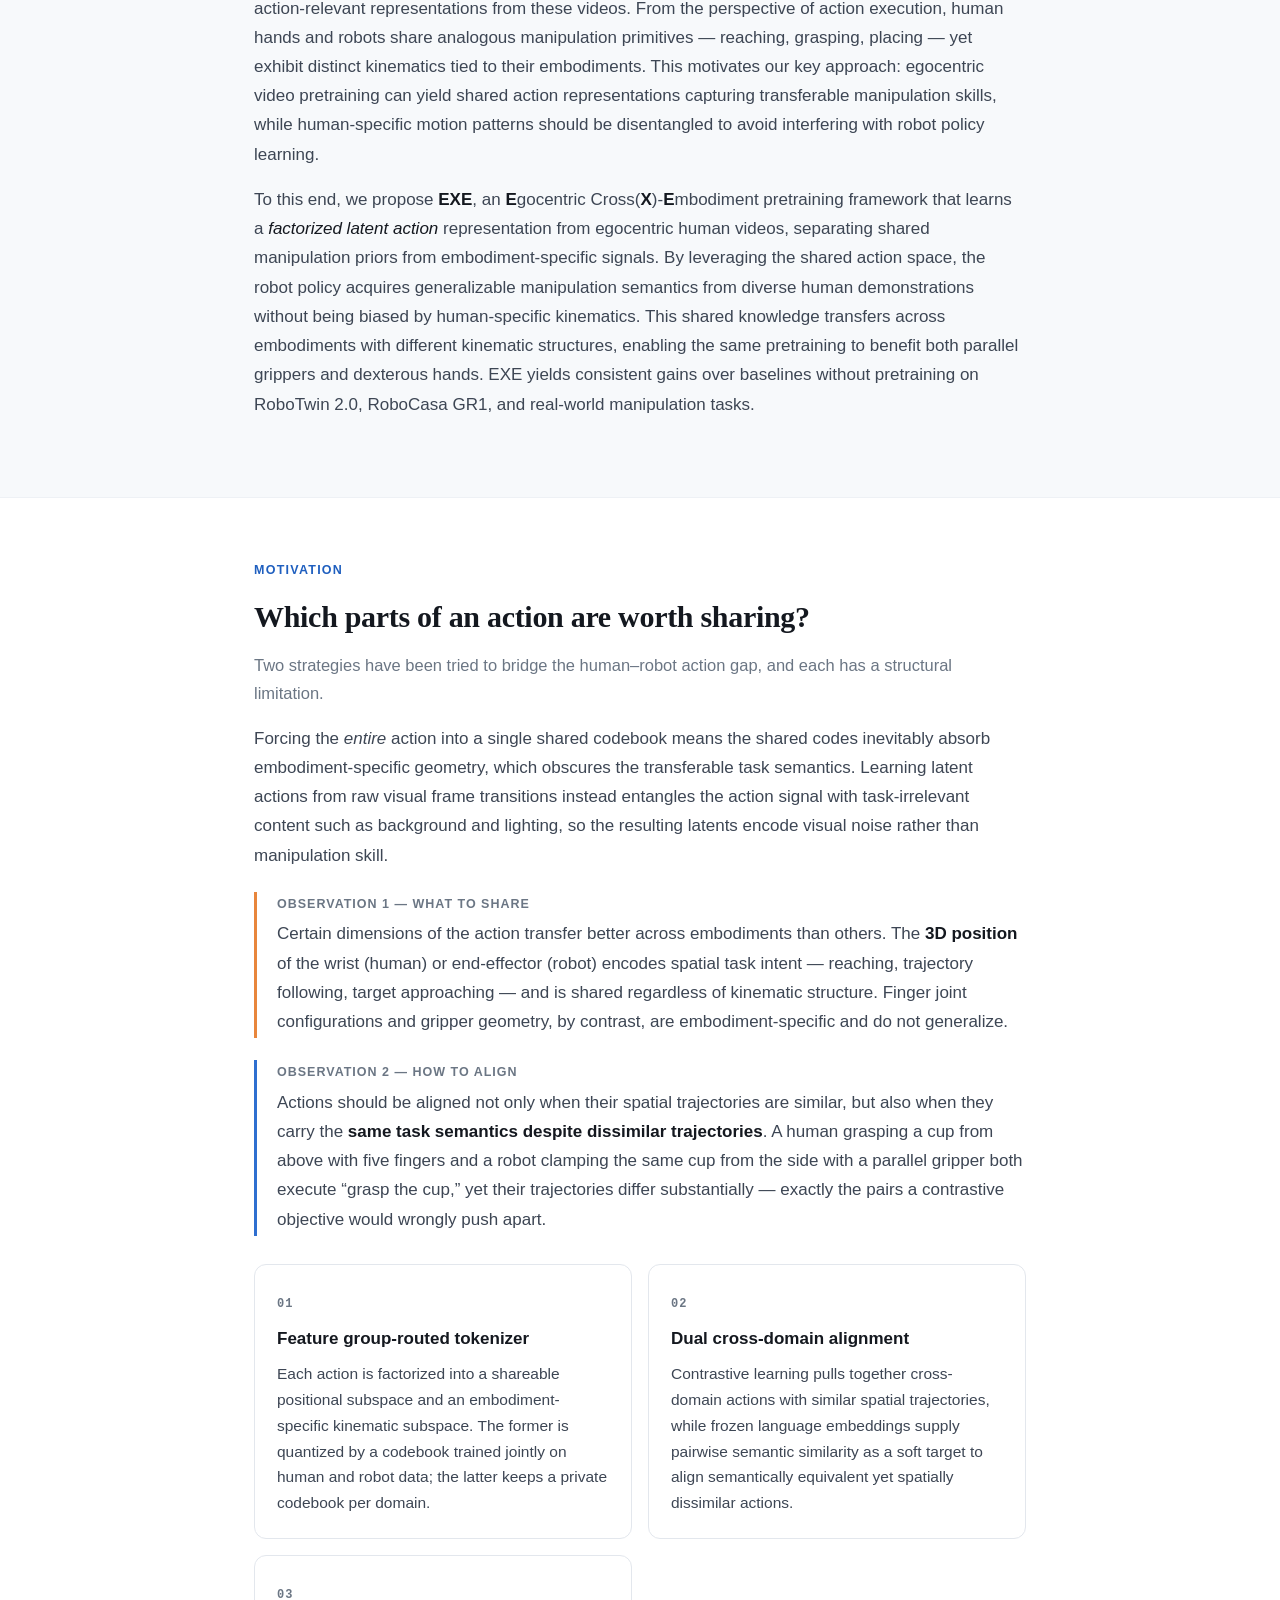
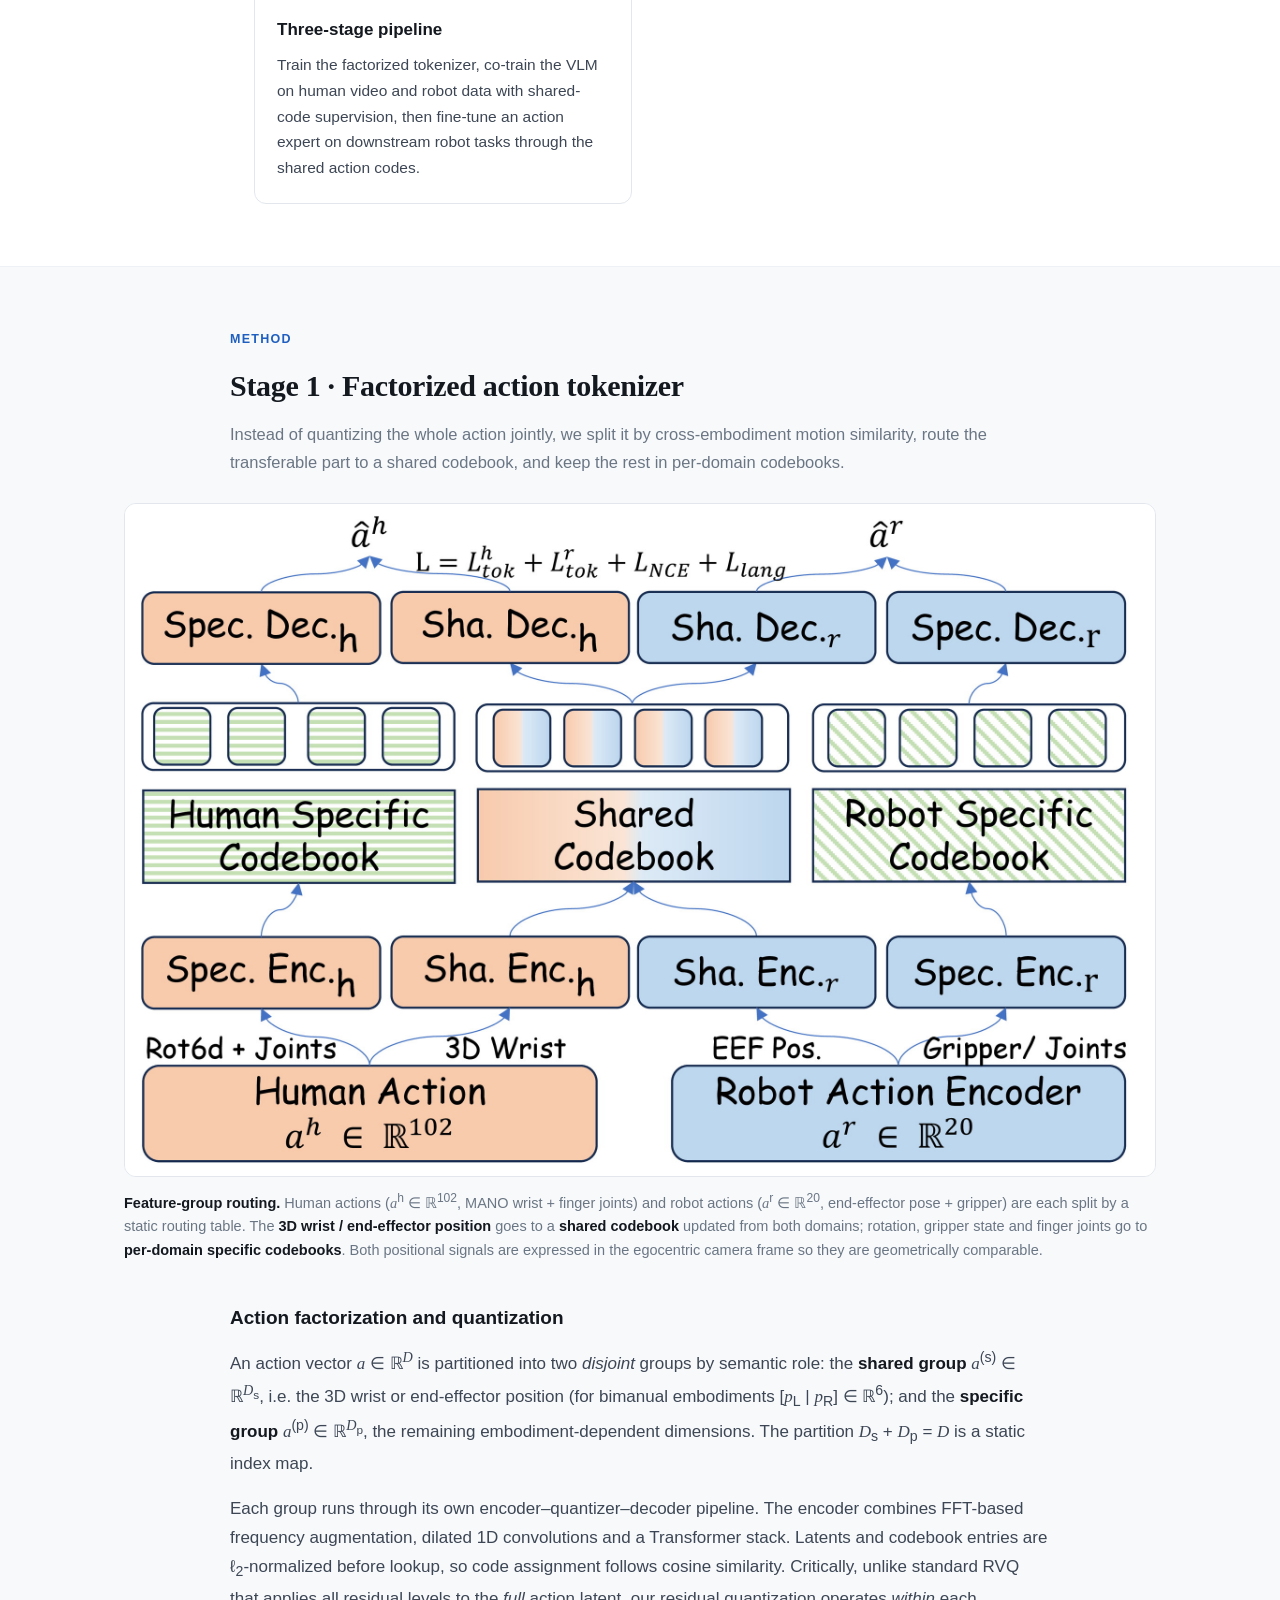
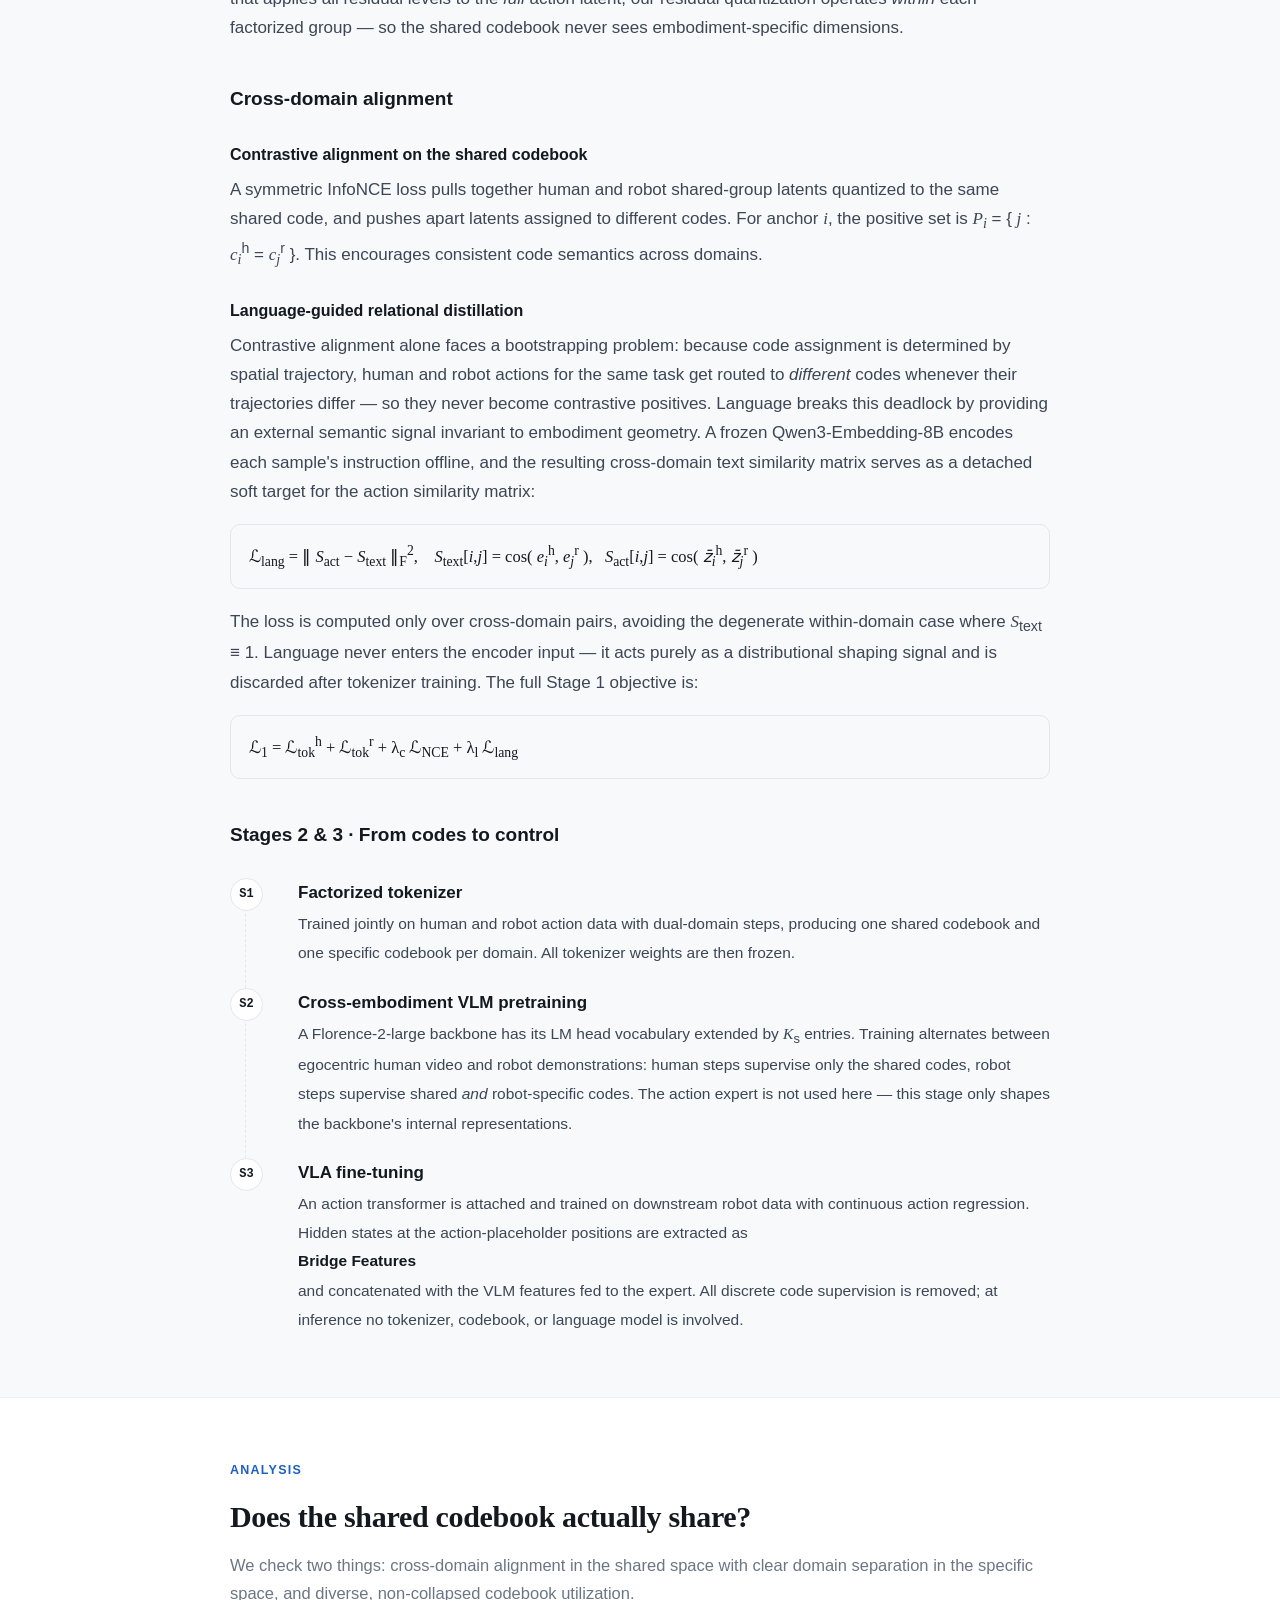
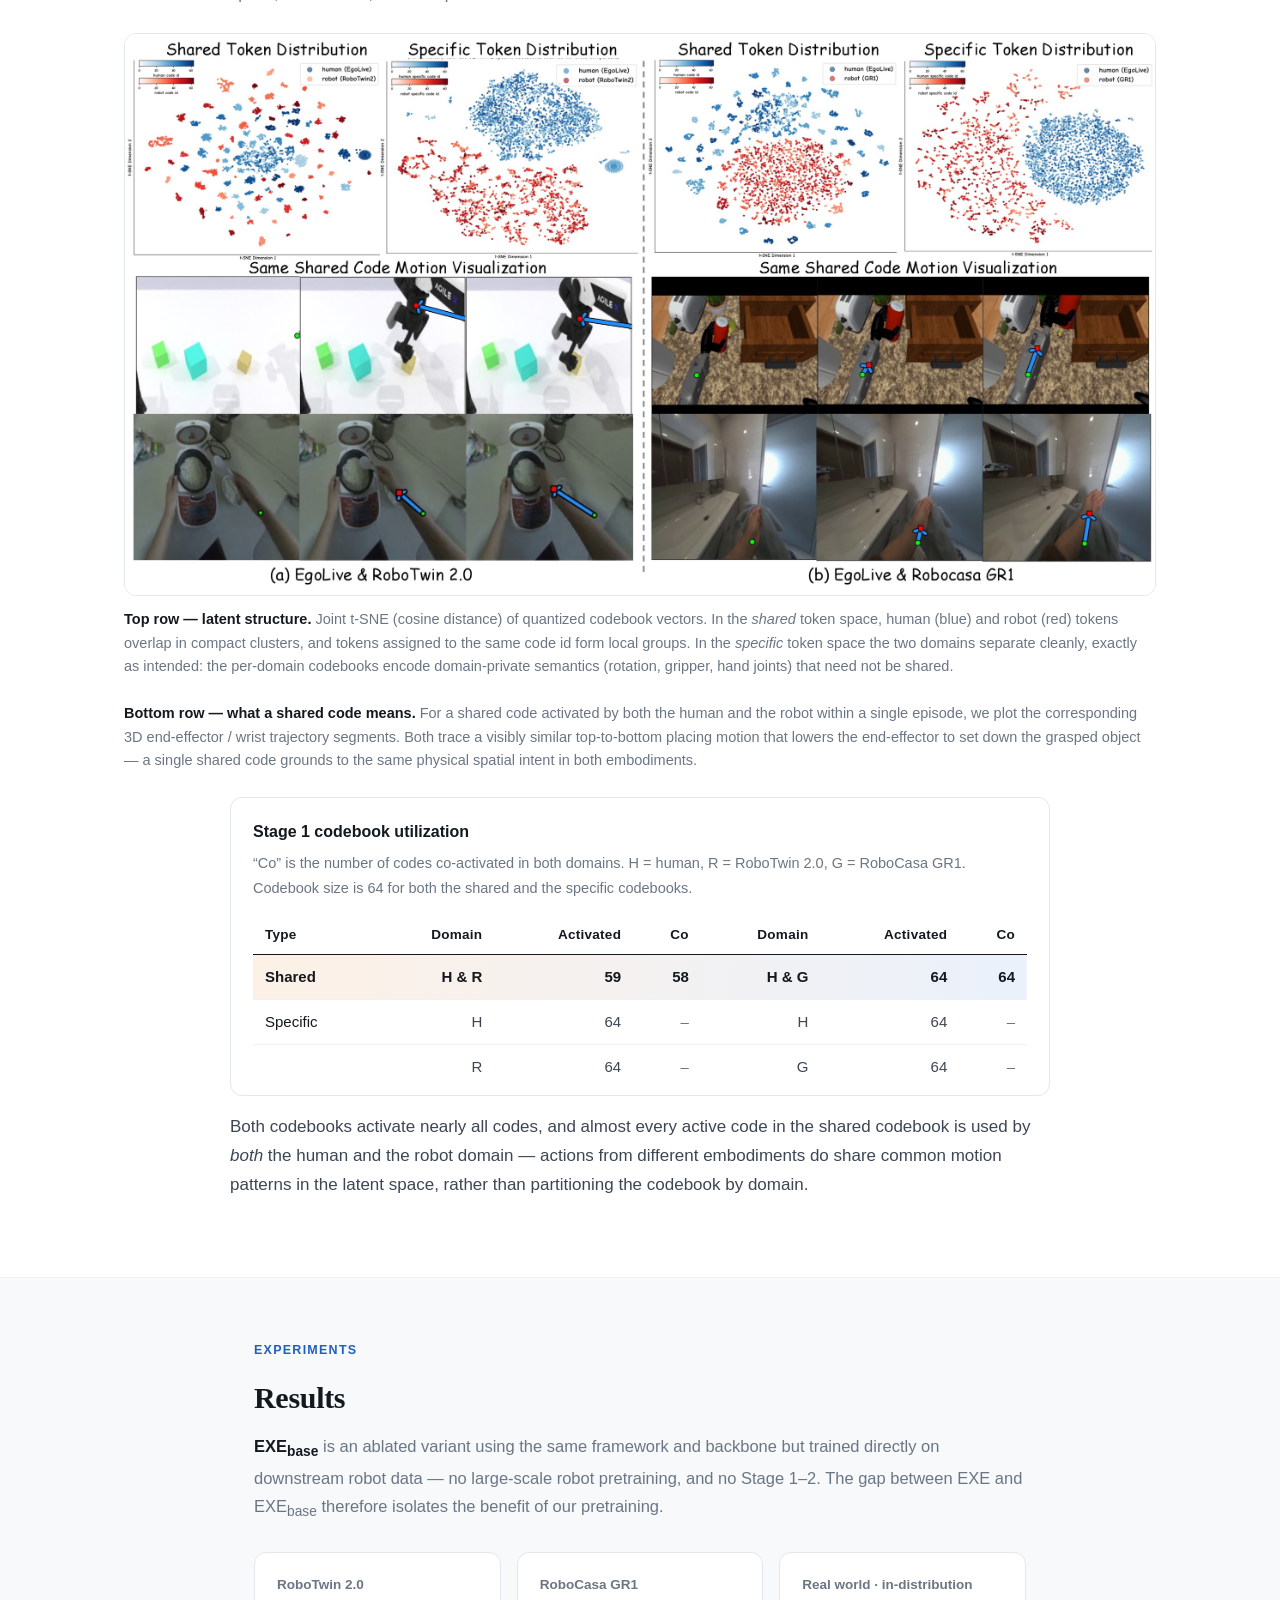
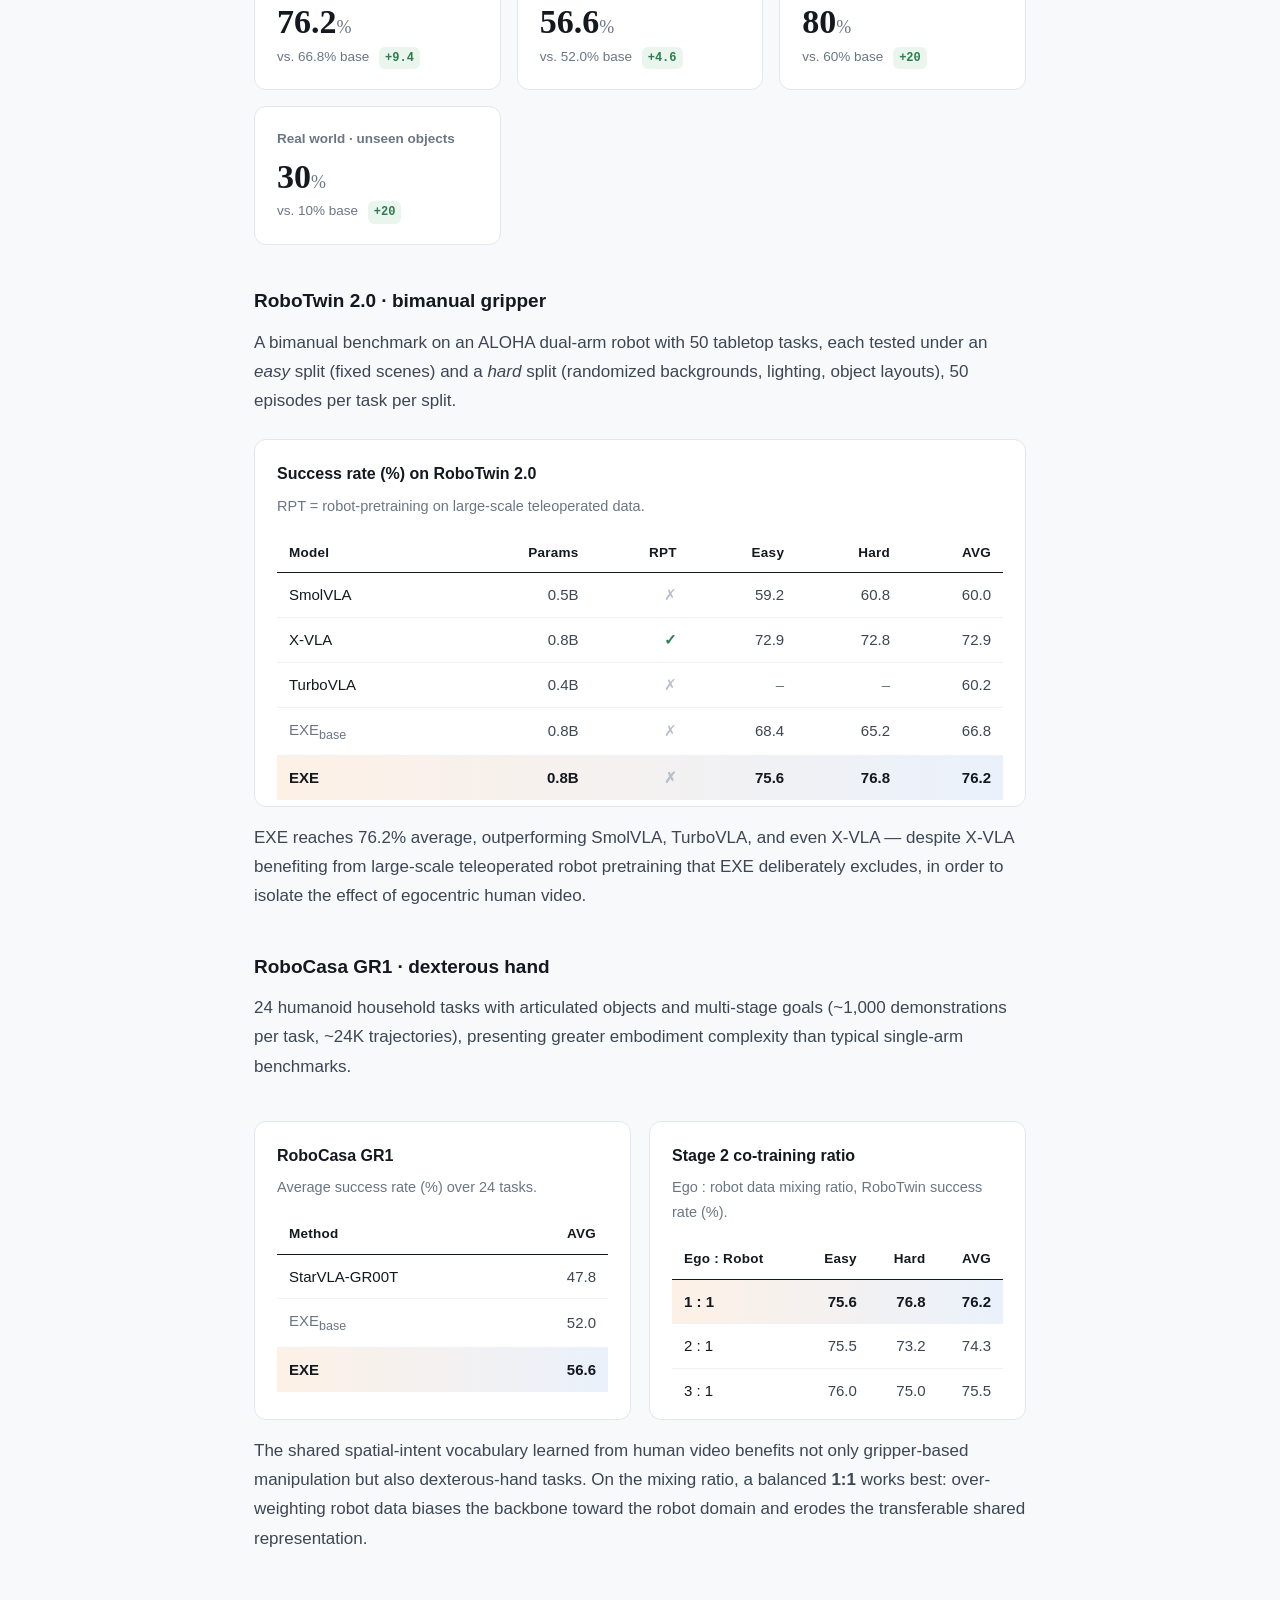
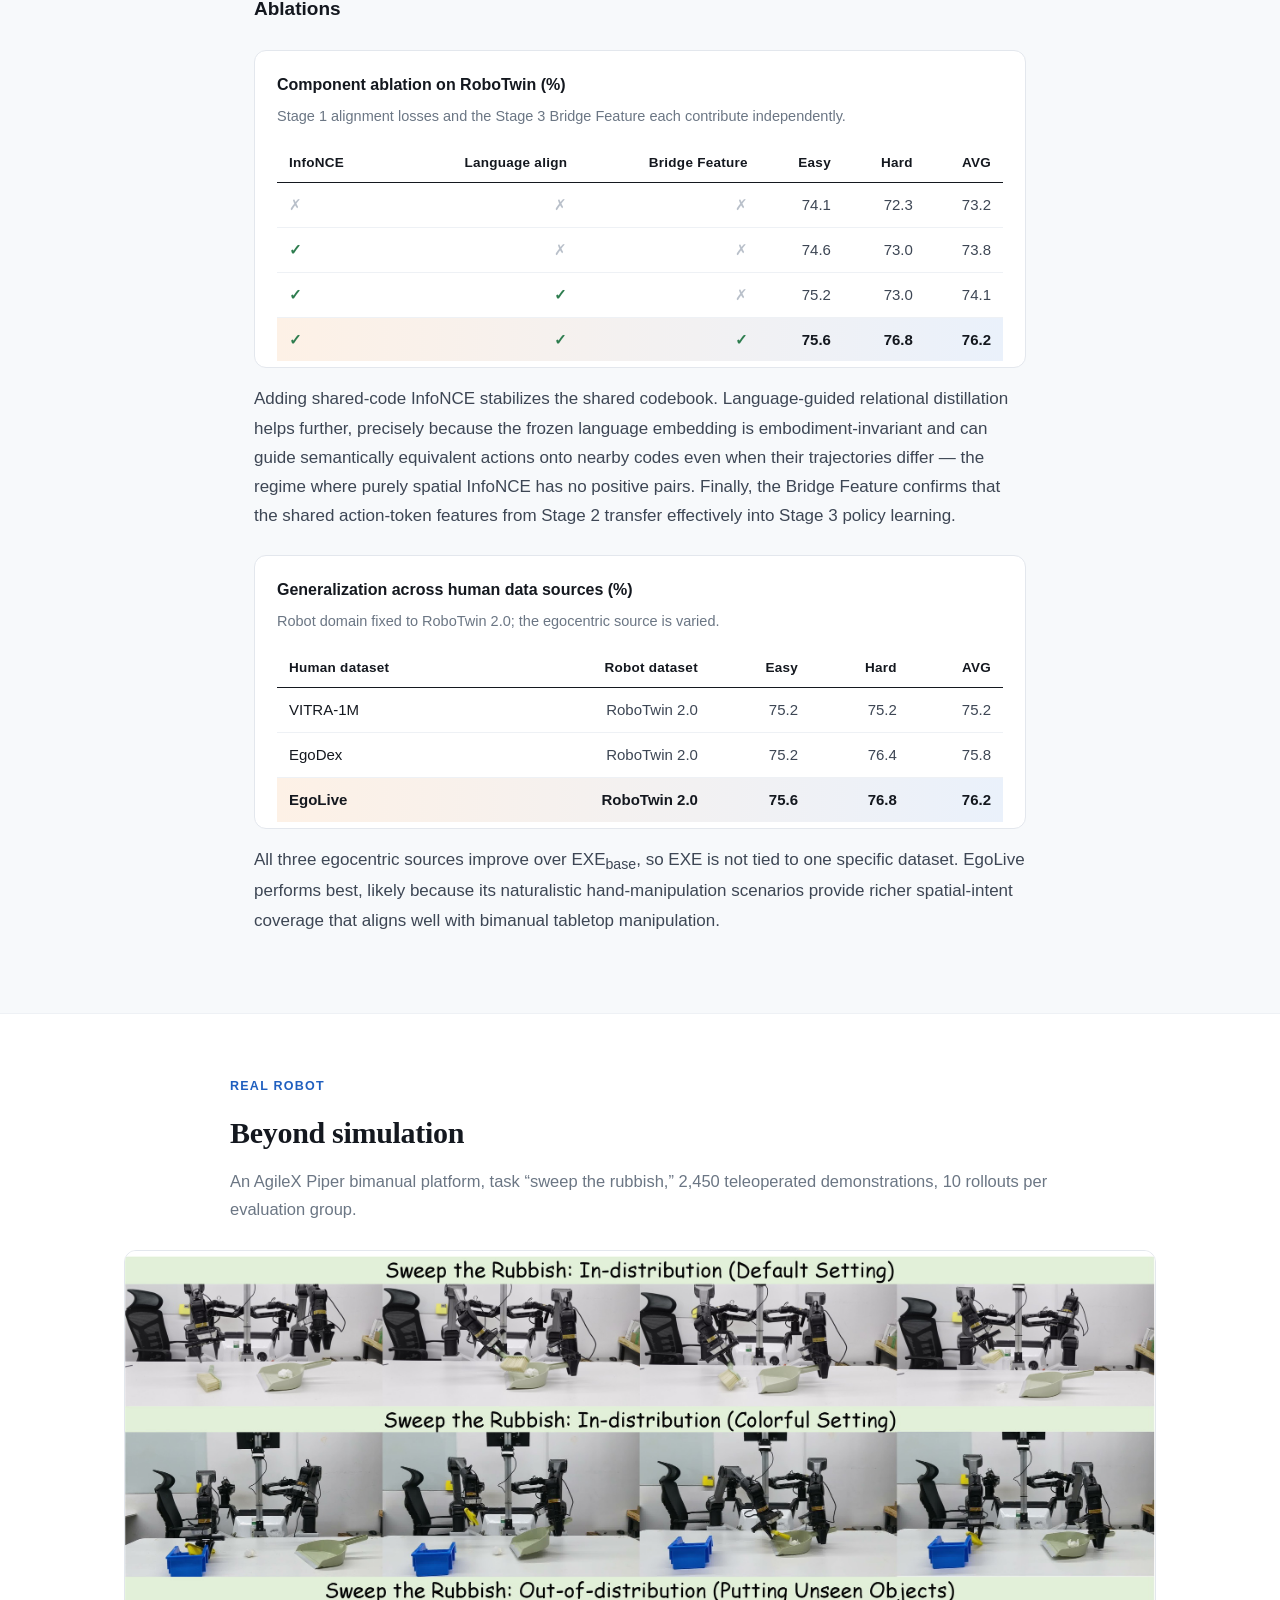
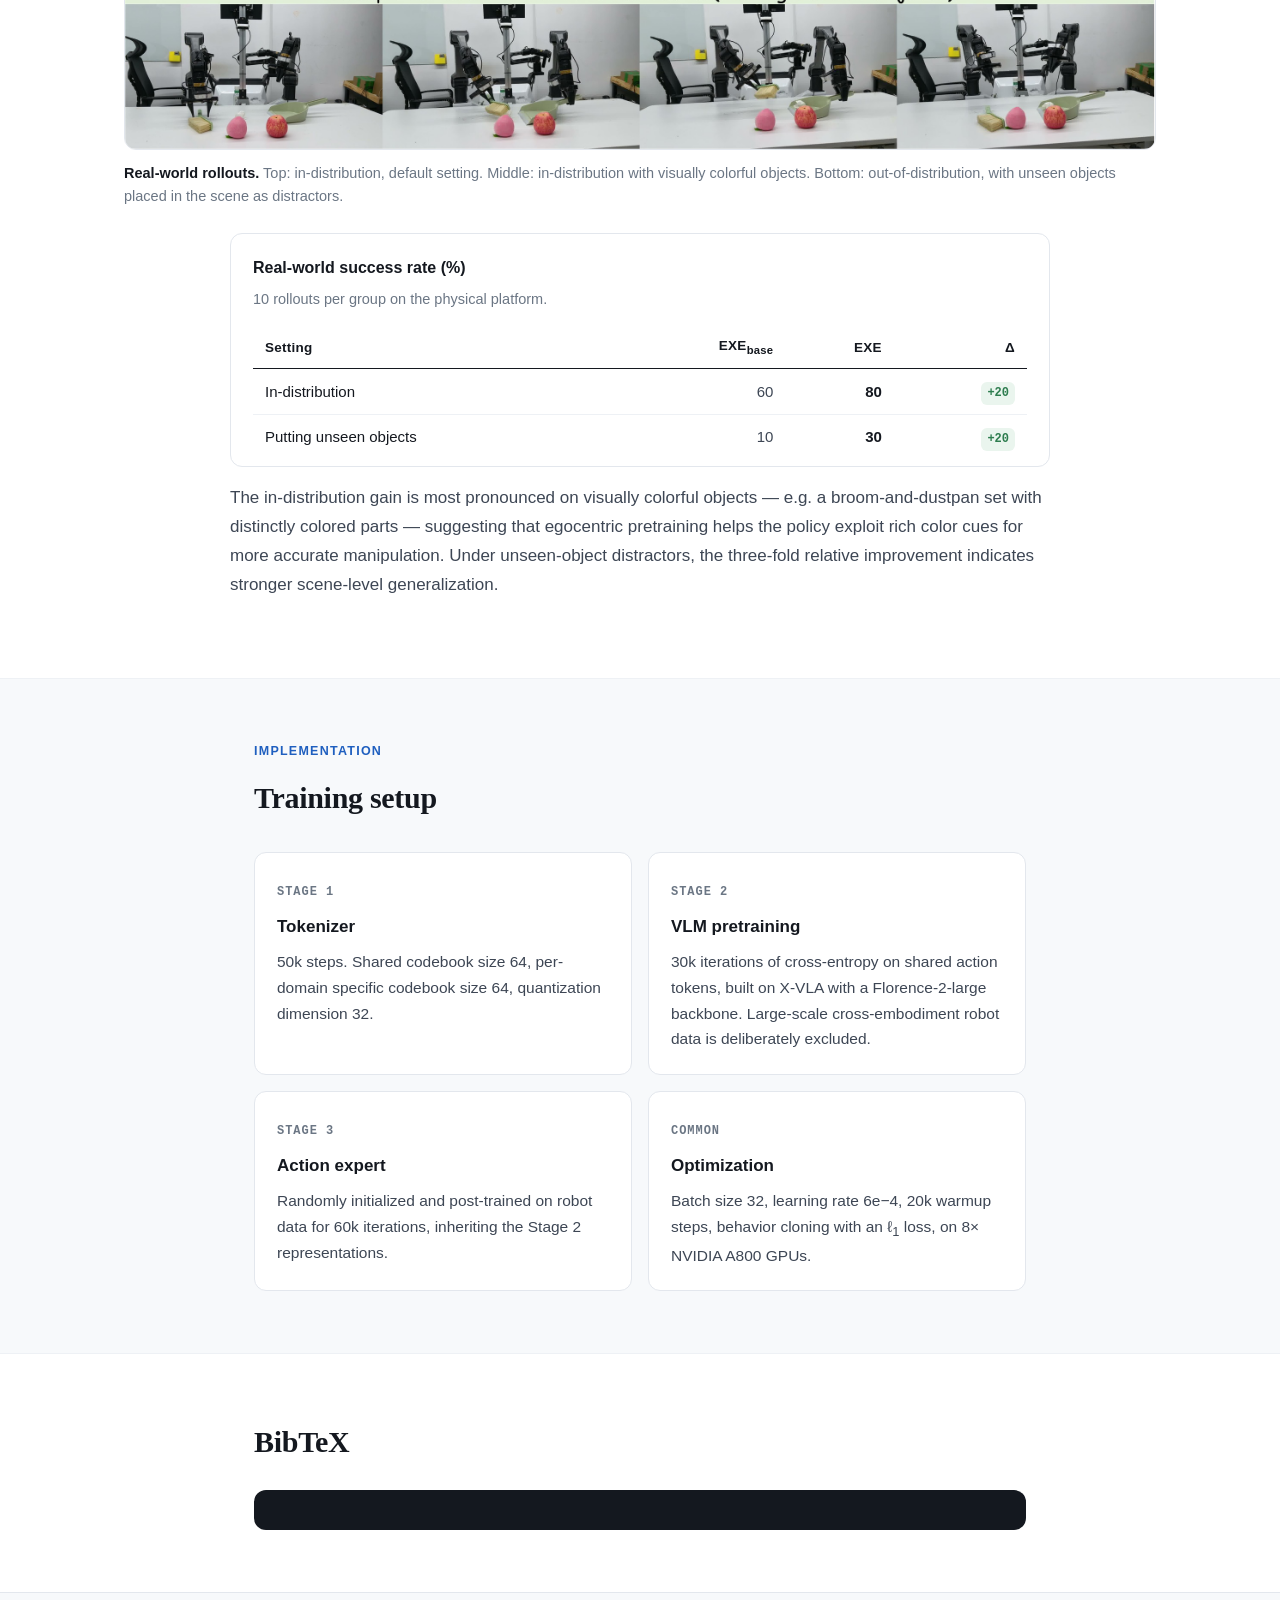
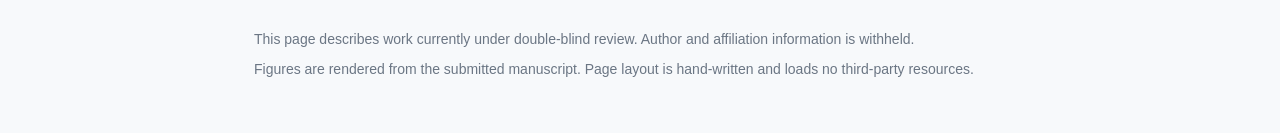
==== commit ba6514d7: "Leave BibTeX entries empty" ====
--- a/academic.html
+++ b/academic.html
@@ -647,13 +647,7 @@
 <section>
   <div class="wrap narrow">
     <h2>BibTeX</h2>
-    <pre><code>@inproceedings{exe2026,
-  title     = {EXE: Egocentric Cross-Embodiment Pretraining via
-               Factorized Latent Actions for VLA Models},
-  author    = {Cai, Qingyuan and Zhang, Bo and Huang, Yongzhen and Chen, Jianyu},
-  booktitle = {Under review},
-  year      = {2026}
-}</code></pre>
+    <pre><code></code></pre>
   </div>
 </section>
 
